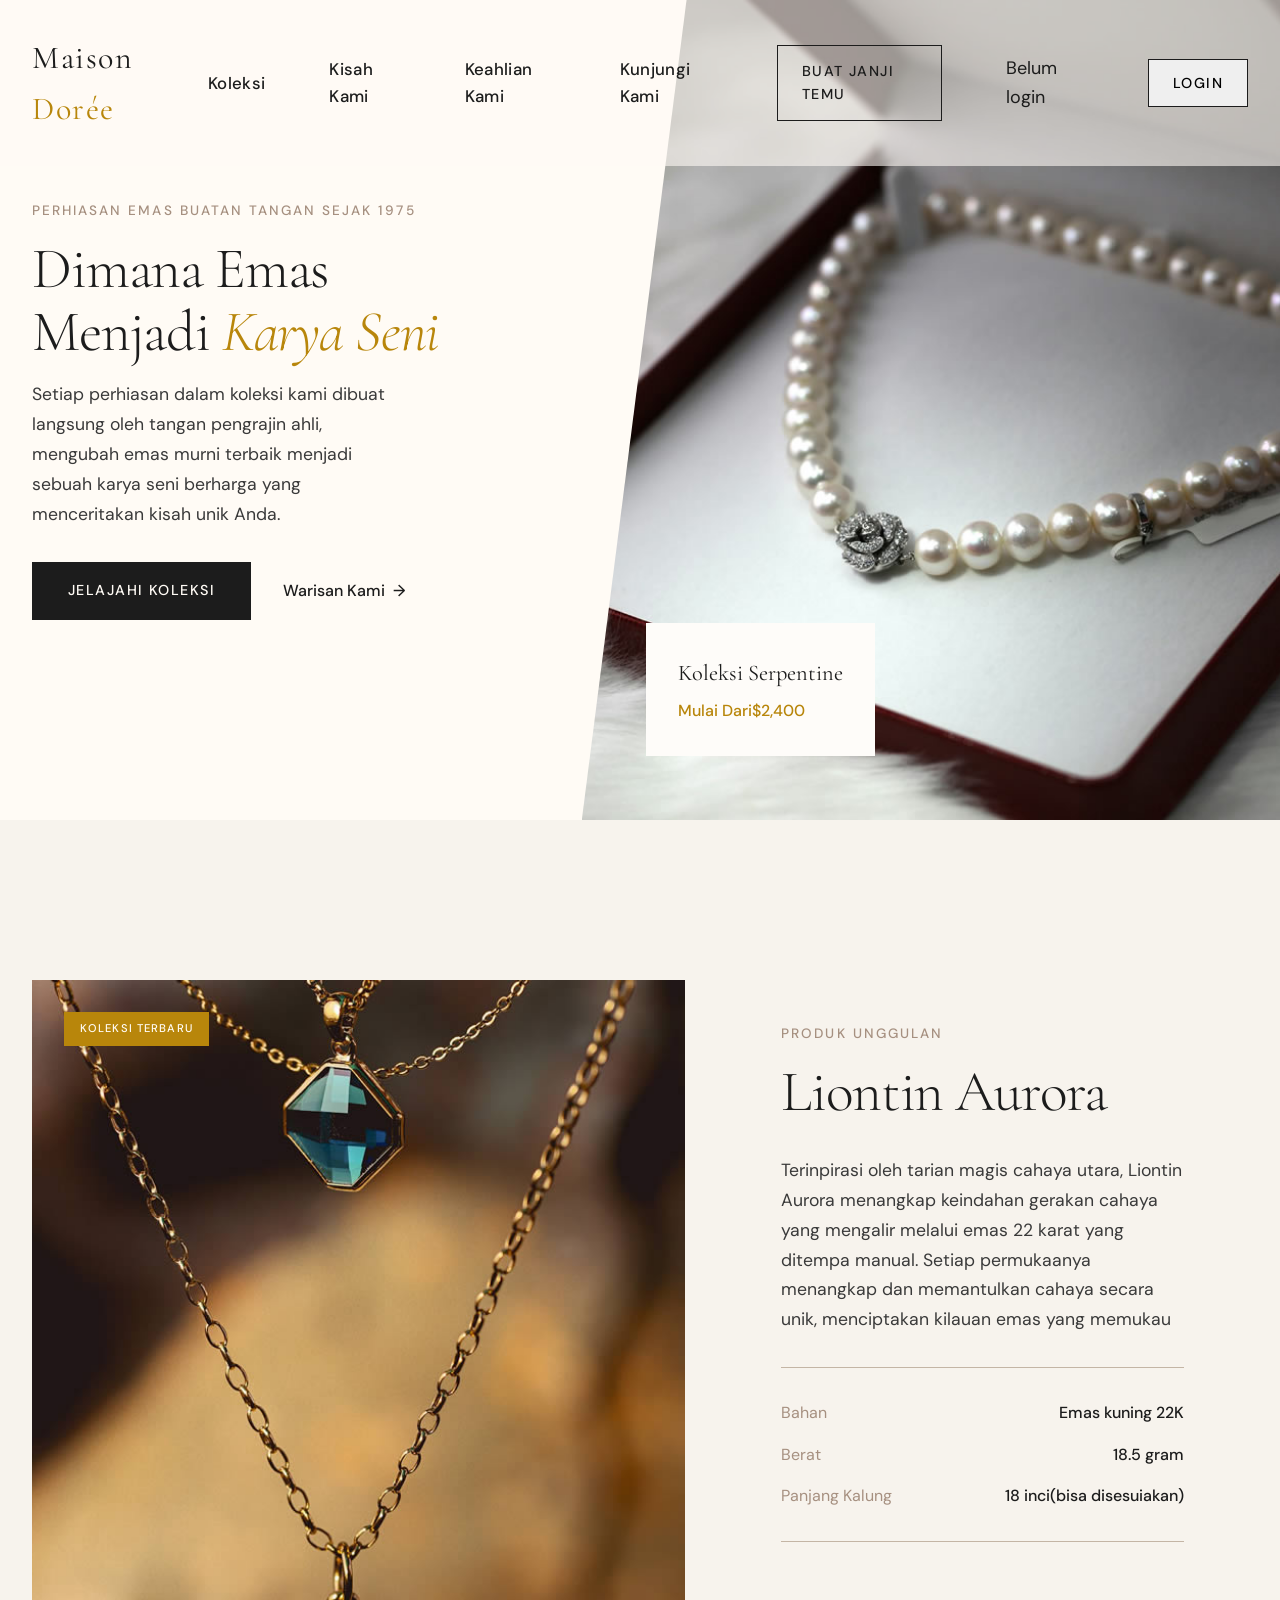
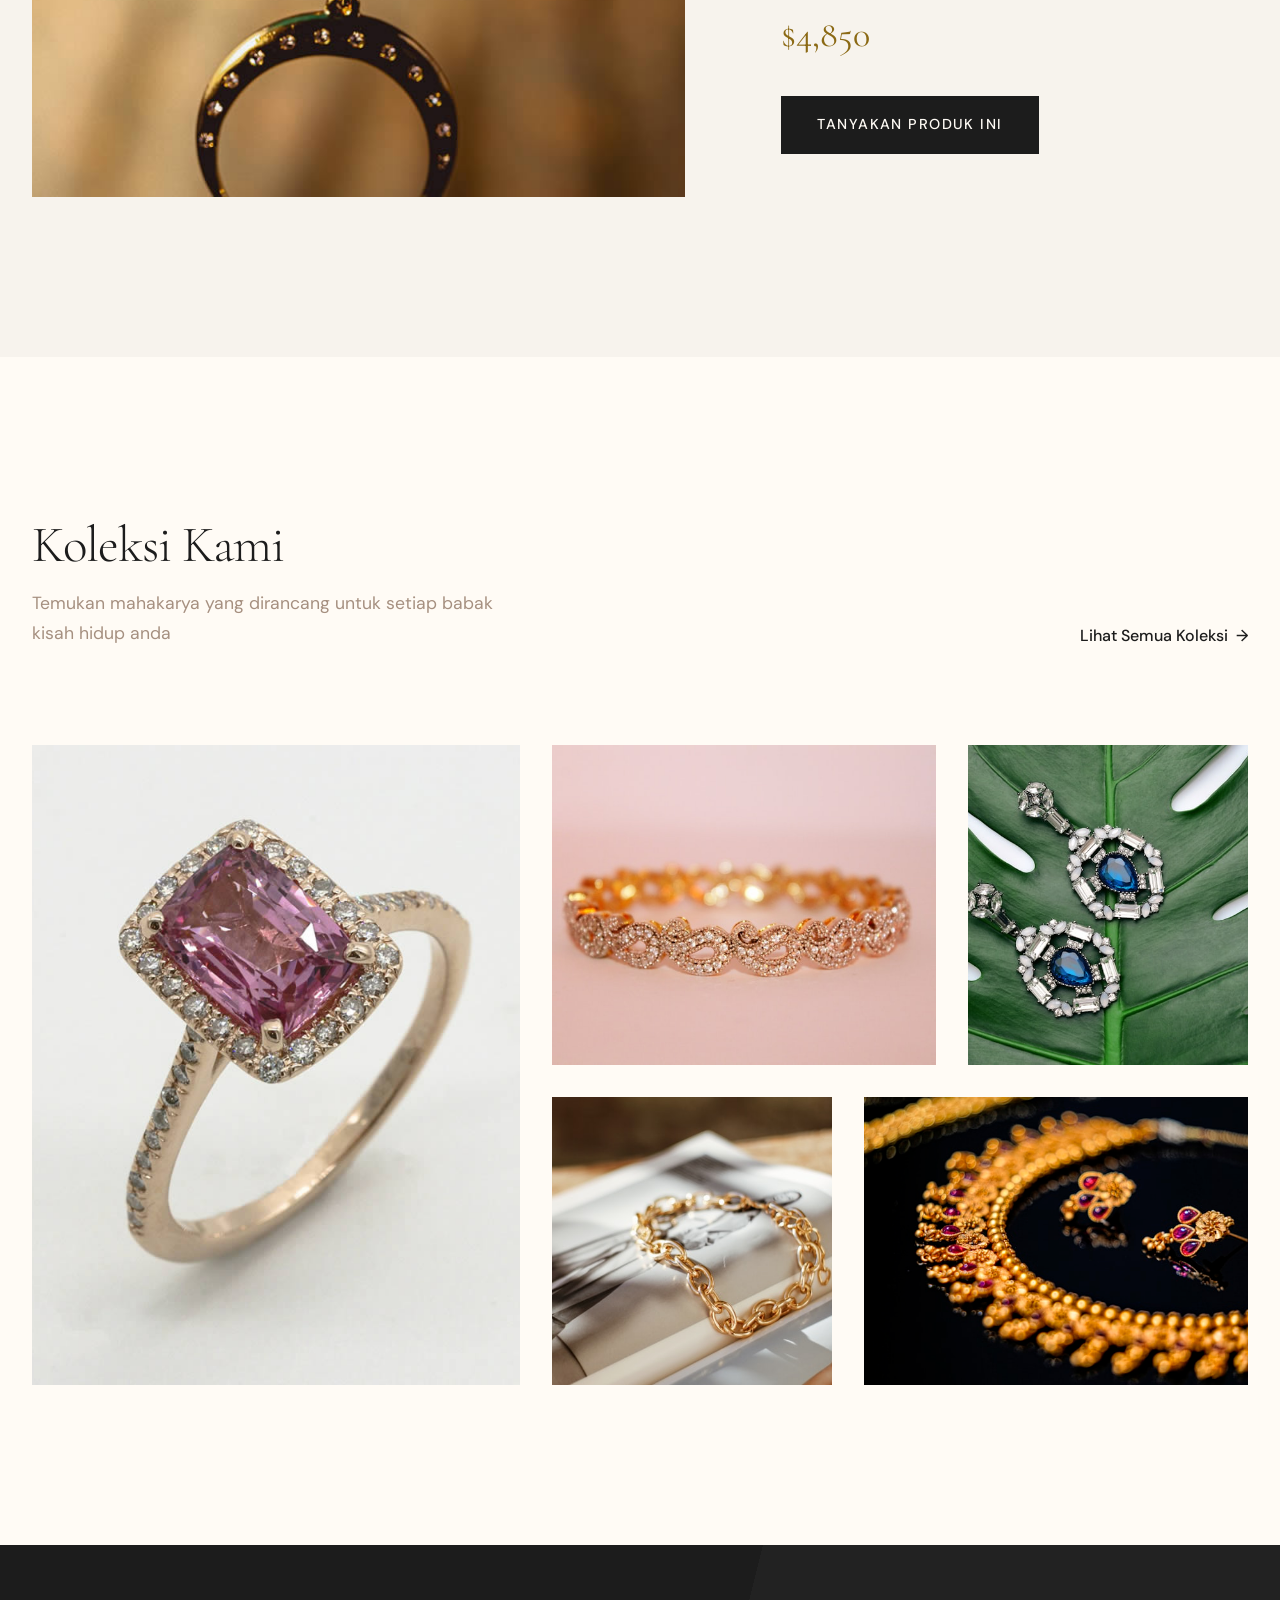
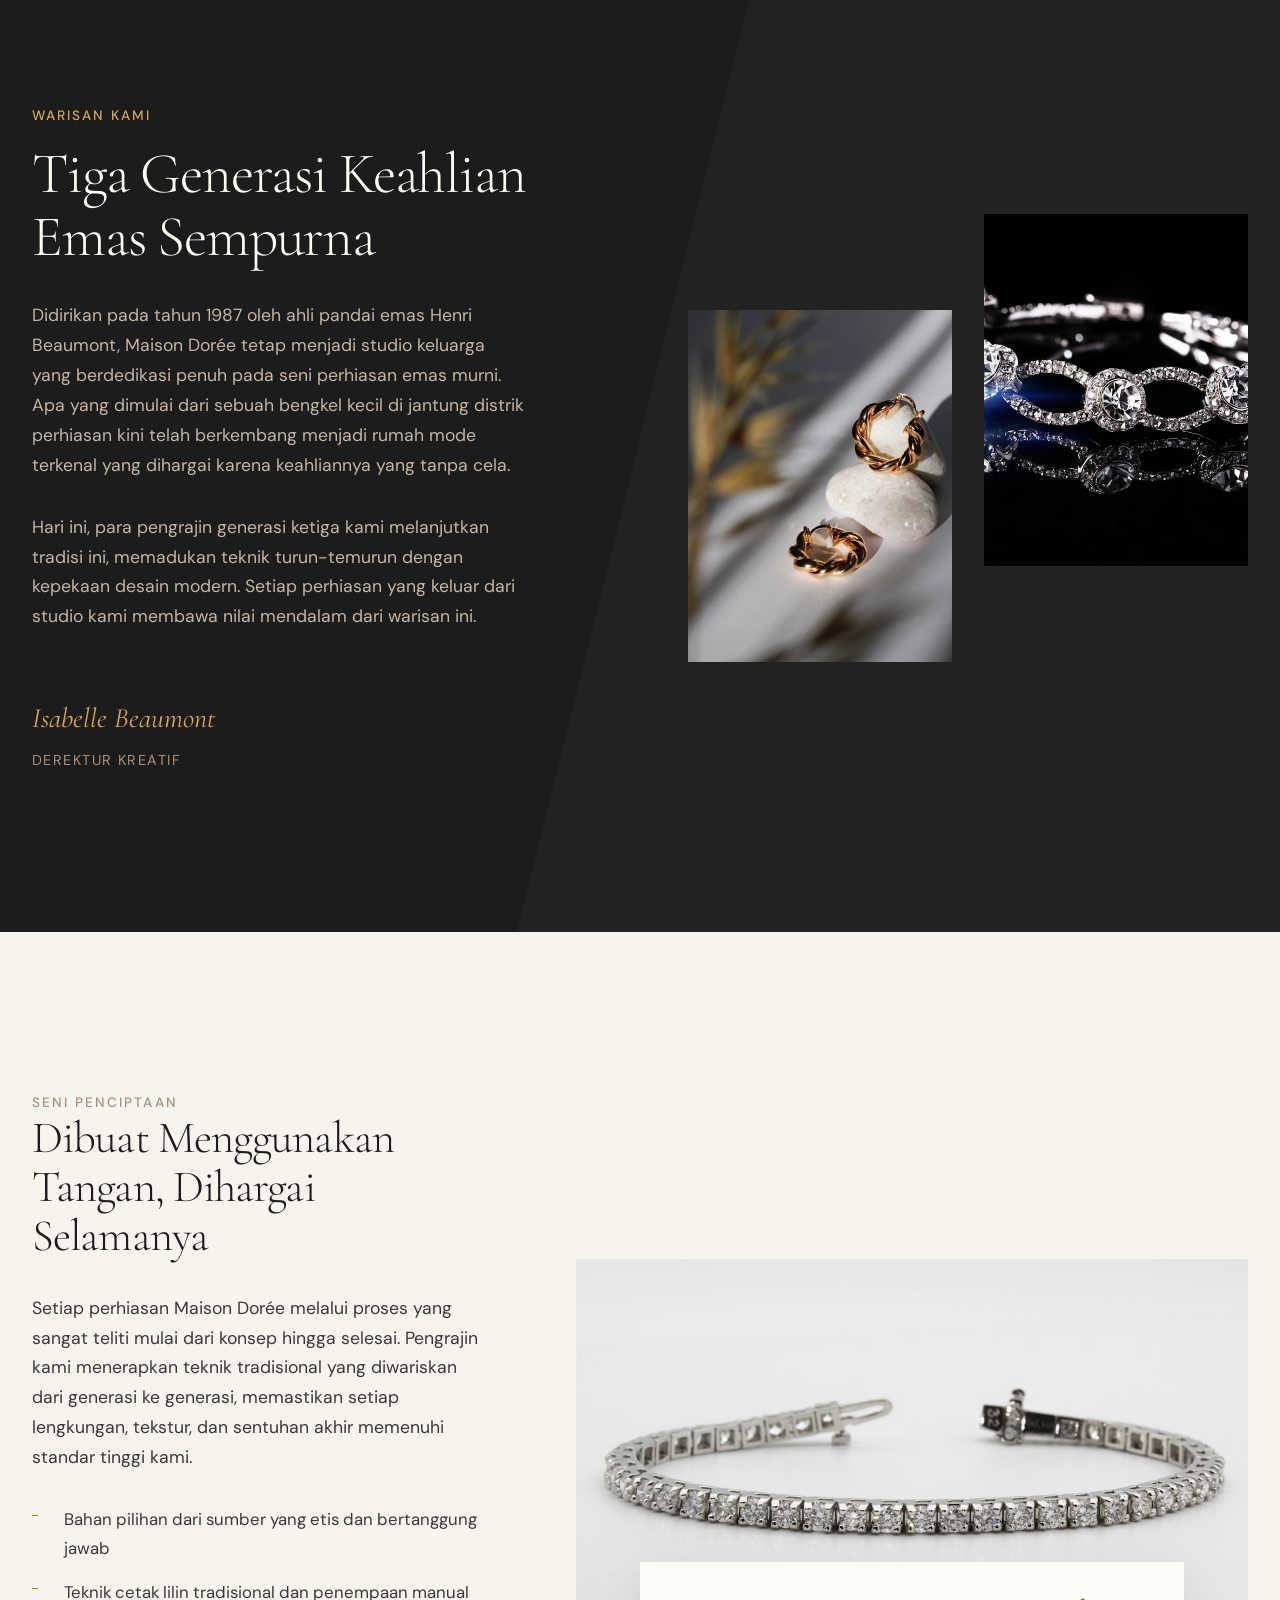
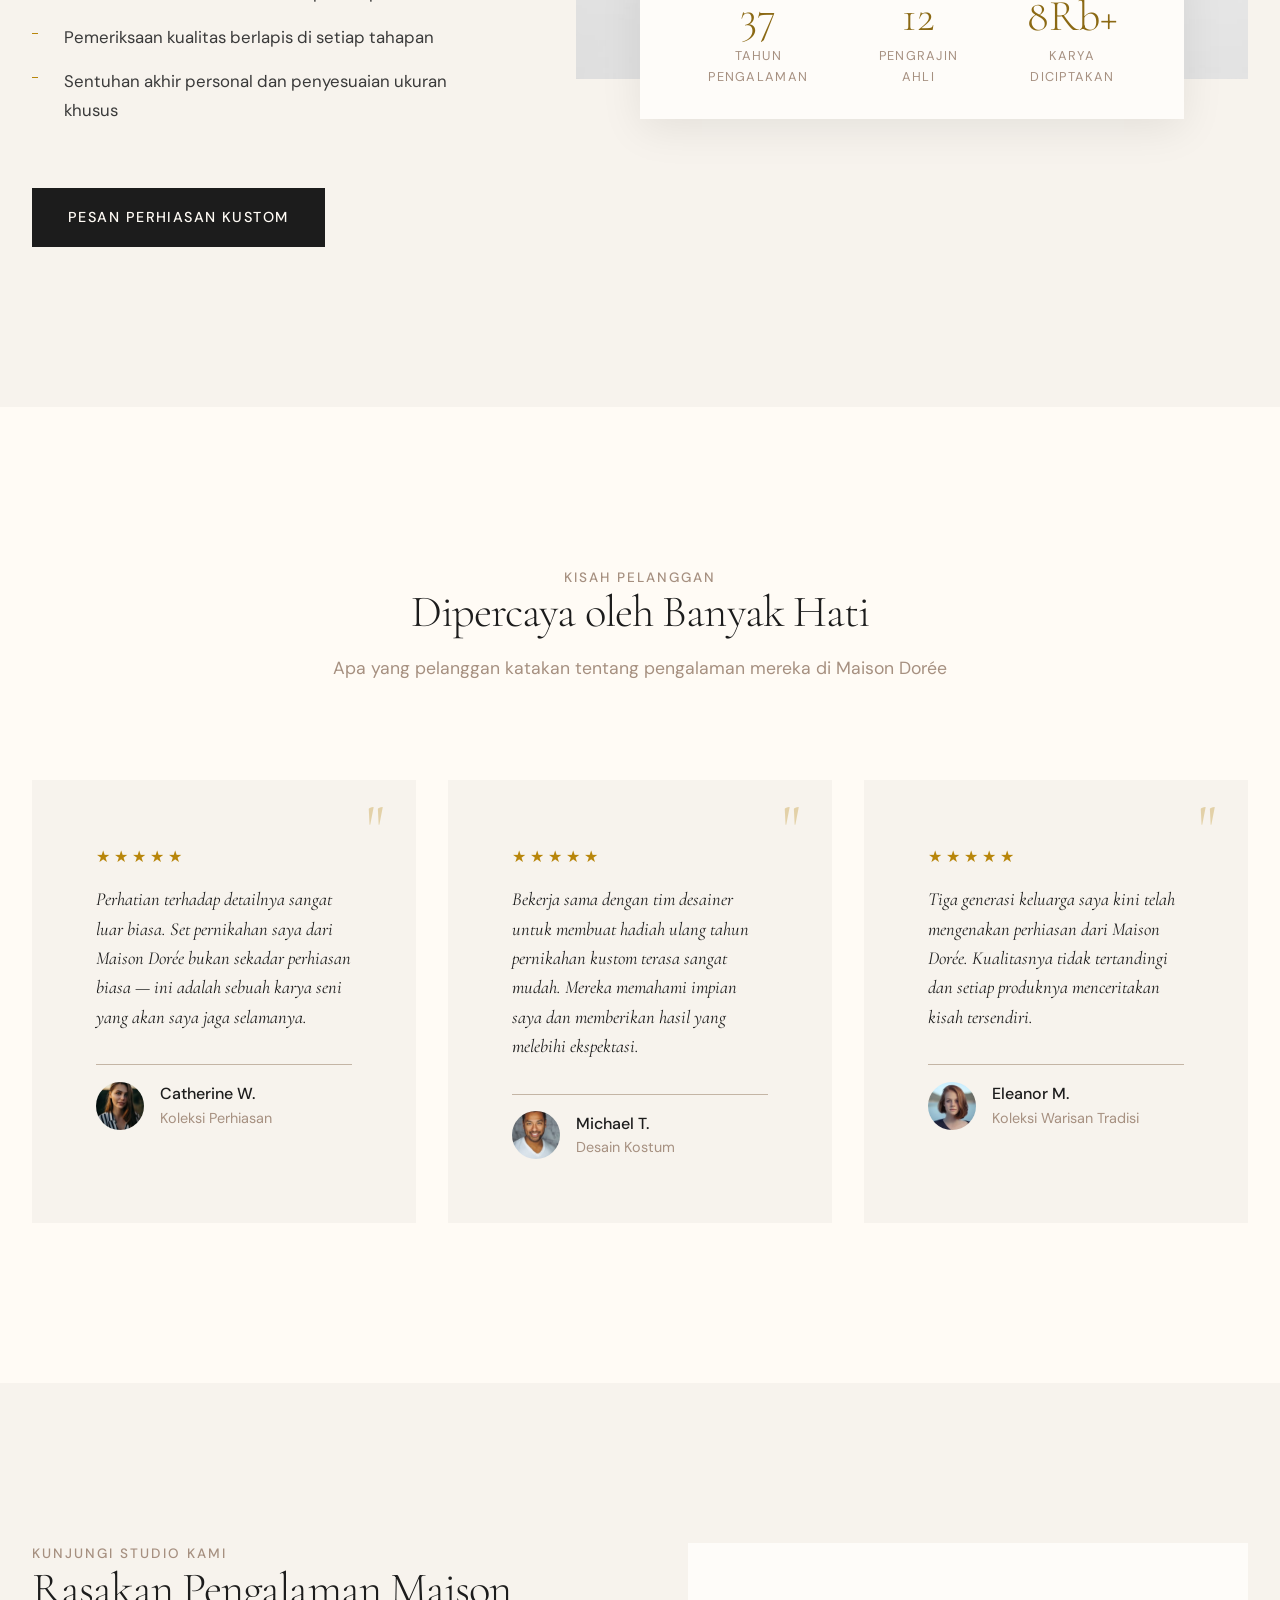
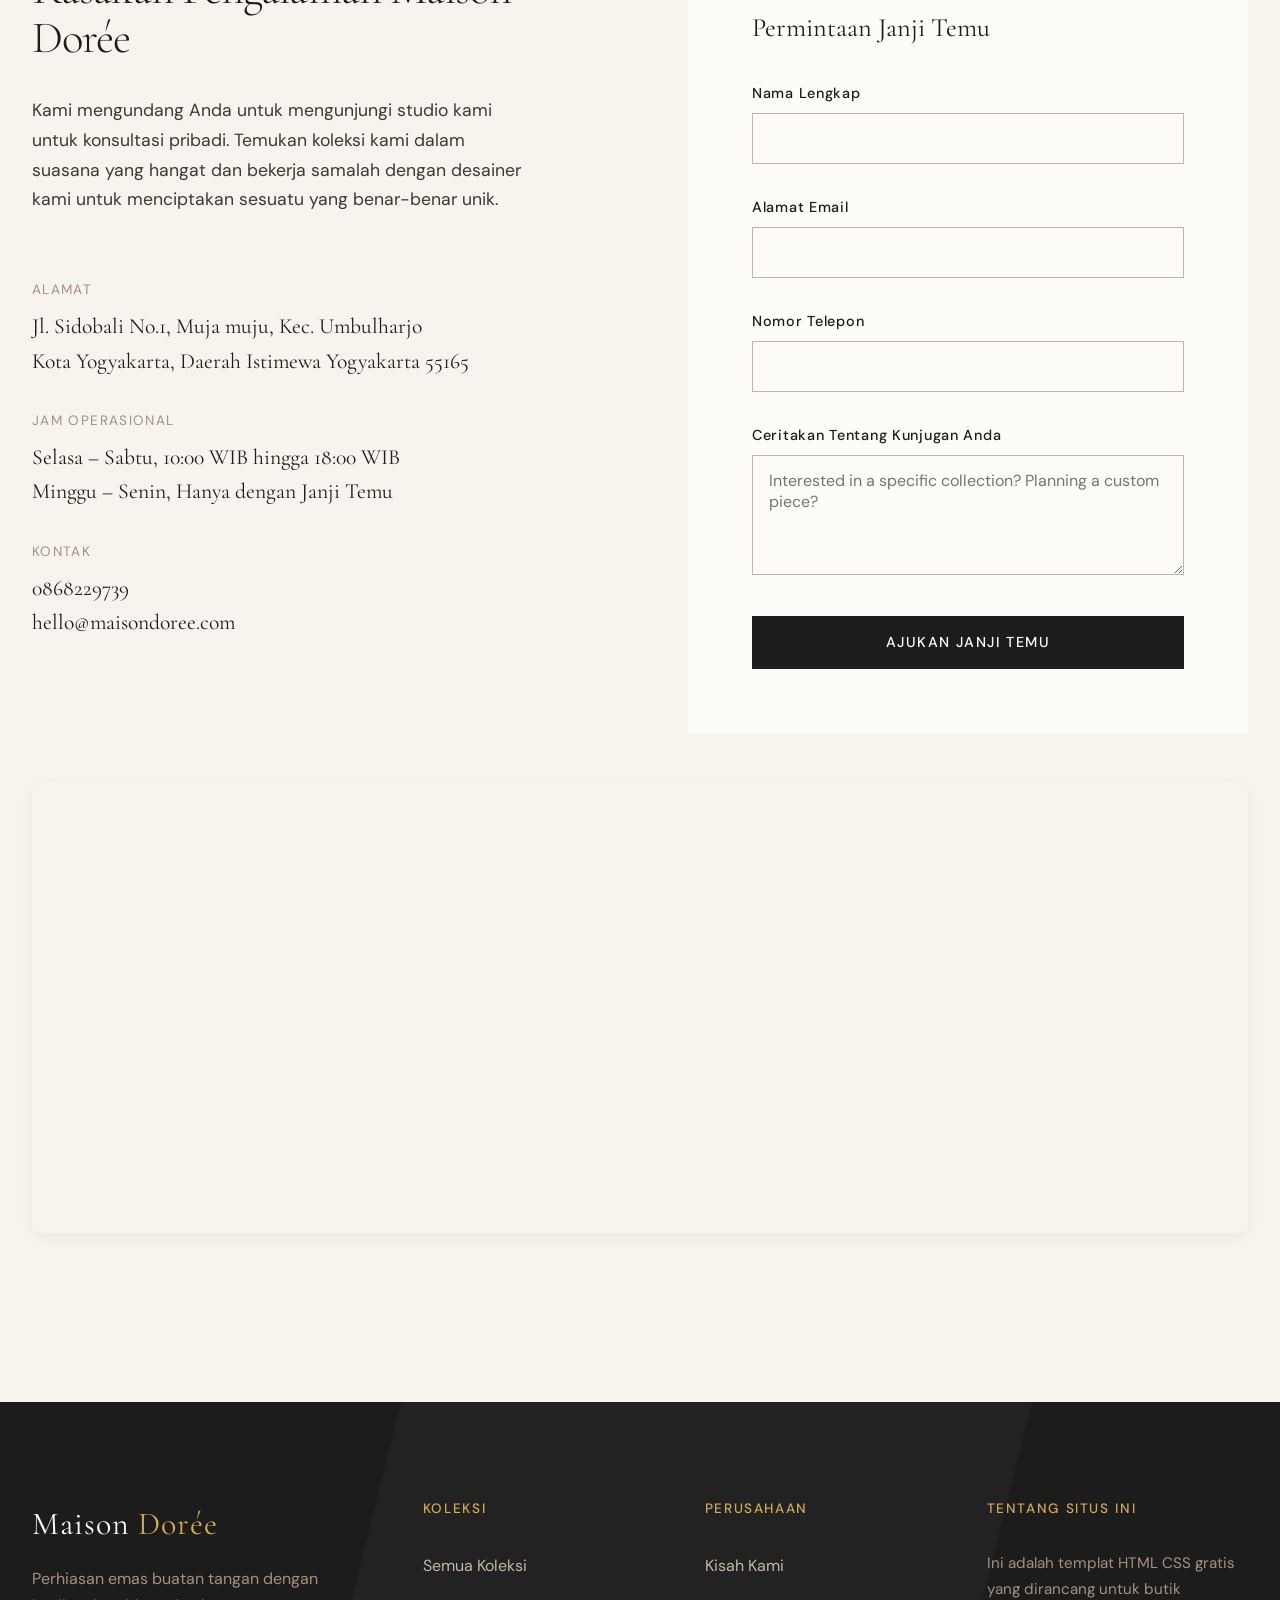
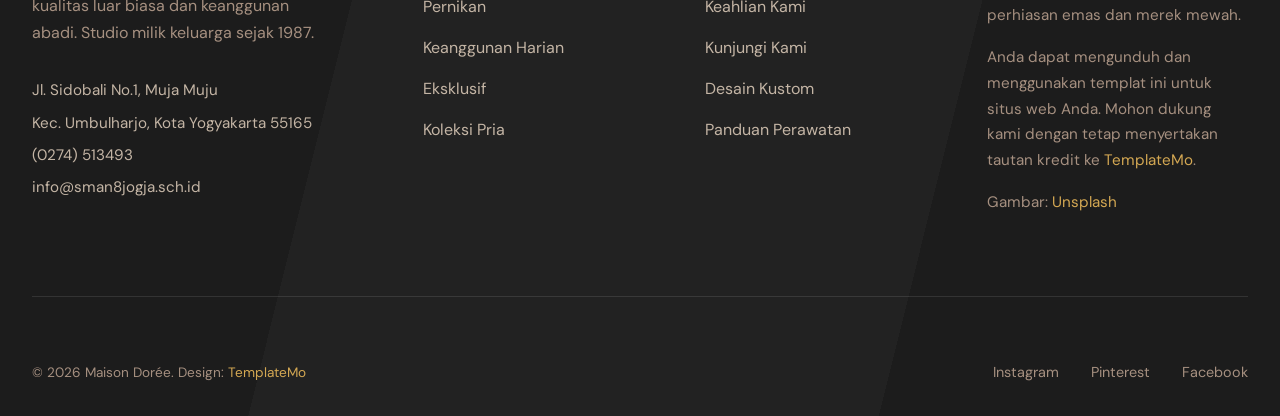
==== index.html @ 97352880 "Update index.html" ====
<!DOCTYPE html>
<html lang="en">
<head>
    <meta charset="UTF-8">
    <meta name="viewport" content="width=device-width, initial-scale=1.0">
    <title> Toko Emas </title>
    
    <!-- Google Fonts -->
    <link rel="preconnect" href="https://fonts.googleapis.com">
    <link rel="preconnect" href="https://fonts.gstatic.com" crossorigin>
    <link href="https://fonts.googleapis.com/css2?family=Cormorant+Garamond:ital,wght@0,300;0,400;0,500;0,600;1,300;1,400&family=DM+Sans:ital,wght@0,400;0,500;0,600;1,400&display=swap" rel="stylesheet">
    <link rel="stylesheet" href="templatemo-maison-style.css">
    <!--

TemplateMo 611 Maison Doree

https://templatemo.com/tm-611-maison-doree

-->
</head>
<body>
    <!-- Header -->
    <header class="site-header" id="header">
        <div class="container">
            <div class="header-inner">
                <a href="#" class="logo">Maison <span>Dorée</span></a>
                
                <nav class="nav-main">
                    <a href="#collections">Koleksi</a>
                    <a href="#story">Kisah Kami</a>
                    <a href="#craftsmanship">Keahlian Kami</a>
                    <a href="#contact">Kunjungi Kami</a>
                    <a href="#contact" class="nav-cta">Buat Janji Temu</a>
                    <p id="userInfo">Belum login</p>
                
<div id="authArea">
    <button onclick="window.location.href='login/form.html'" class="nav-cta">login</button>
</div> 
                </nav>
                
                
                <button class="menu-toggle" id="menuToggle" aria-label="Toggle menu">
                    <span></span>
                    <span></span>
                    <span></span>
                </button>
            </div>
        </div>
    </header>
    
    <!-- Mobile Navigation -->
    <div class="mobile-overlay" id="mobileOverlay"></div>
    <nav class="mobile-nav" id="mobileNav">
        <button class="mobile-nav-close" id="mobileNavClose">×</button>
        <ul class="mobile-nav-links">
            <li><a href="#collections">Koleksi</a></li>
            <li><a href="#story">Kisah Kami</a></li>
            <li><a href="#craftsmanship">Keahlian Kami</a></li>
            <li><a href="#contact">Kunjungi Kami</a></li>
        </ul>
        <div class="mobile-nav-cta">
            <a href="#contact" class="btn-primary">Buat Janji Temu</a>
        </div>
    </nav>
    
    <!-- Hero Section -->
    <section class="hero">
        <div class="hero-content">
            <p class="text-label hero-tagline">Perhiasan Emas Buatan Tangan Sejak 1975</p>
            <h1 class="heading-display hero-title">
                Dimana Emas<br>Menjadi <em>Karya Seni</em>
            </h1>
            <p class="text-body hero-description">
               Setiap perhiasan dalam koleksi kami dibuat langsung oleh tangan pengrajin ahli,
                mengubah emas murni terbaik menjadi sebuah karya seni berharga yang 
                menceritakan kisah unik Anda.
            </p>
            <div class="hero-actions">
                <a href="#collections" class="btn-primary">Jelajahi Koleksi</a>
                <a href="#story" class="btn-text">Warisan Kami</a>
            </div>
        </div>
        <div class="hero-image">
            <div class="hero-slide active" data-title="Serpentine Collection" data-price="From $2,400">
                <img src="images/maison-hero-01.jpg" 
                     alt="Serpentine gold jewelry collection">
            </div>
            <div class="hero-slide" data-title="Aurora Pendant" data-price="From $4,850">
                <img src="images/maison-hero-02.jpg" 
                     alt="Aurora gold pendant necklace">
            </div>
            <div class="hero-slide" data-title="Heritage Rings" data-price="From $3,200">
                <img src="images/maison-hero-03.jpg" 
                     alt="Heritage gold ring collection">
            </div>
            <div class="hero-image-overlay">
                <p class="overlay-title" id="heroTitle">Koleksi Serpentine</p>
                <p class="overlay-price" id="heroPrice">Mulai Dari$2,400</p>
            </div>
        </div>
    </section>
    
    <!-- Featured Piece -->
    <section class="featured-piece">
        <div class="container">
            <div class="featured-grid">
                <div class="featured-image-wrapper">
                    <div class="featured-image">
                        <img src="images/maison-hero-02.jpg" 
                             alt="Handcrafted gold necklace">
                    </div>
                    <div class="featured-badge">Koleksi Terbaru</div>
                </div>
                <div class="featured-content">
                    <p class="text-label featured-label">Produk Unggulan</p>
                    <h2 class="heading-display featured-title">
                        Liontin Aurora
                    </h2>
                    <p class="text-body featured-description">
                        Terinpirasi oleh tarian magis cahaya utara, 
                        Liontin Aurora menangkap keindahan gerakan cahaya yang mengalir 
                        melalui emas 22 karat yang ditempa manual. Setiap permukaanya menangkap
                        dan memantulkan cahaya secara unik, menciptakan kilauan emas yang memukau
                    </p>
                    <div class="featured-details">
                        <div class="detail-row">
                            <span class="detail-label">Bahan</span>
                            <span class="detail-value">Emas kuning 22K</span>
                        </div>
                        <div class="detail-row">
                            <span class="detail-label">Berat</span>
                            <span class="detail-value">18.5 gram</span>
                        </div>
                        <div class="detail-row">
                            <span class="detail-label">Panjang Kalung</span>
                            <span class="detail-value">18 inci(bisa disesuiakan)</span>
                        </div>
                    </div>
                    <p class="featured-price">$4,850</p>
                    <a href="#contact" class="btn-primary">Tanyakan ProduK Ini</a>
                </div>
            </div>
        </div>
    </section>
    
    <!-- Collections -->
    <section class="collections" id="collections">
        <div class="container">
            <div class="section-header">
                <div class="section-header-left">
                    <h2 class="heading-display section-title">Koleksi Kami</h2>
                    <p class="text-body section-subtitle">
                        Temukan mahakarya yang dirancang untuk setiap babak kisah hidup anda 
                    </p>
                </div>
                <a href="#" class="btn-text">Lihat Semua Koleksi</a>
            </div>
            
            <div class="collections-grid">
                <div class="collection-item">
                    <div class="collection-image">
                        <img src="images/maison-hero-03.jpg" 
                             alt="Bridal jewelry collection">
                    </div>
                    <div class="collection-overlay">
                        <h3 class="collection-name">Pernikahan</h3>
                        <p class="collection-count">24 produk</p>
                    </div>
                </div>
                
                <div class="collection-item">
                    <div class="collection-image">
                        <img src="images/maison-doree-01.jpg" 
                             alt="Everyday gold jewelry">
                    </div>
                    <div class="collection-overlay">
                        <h3 class="collection-name">Keanggunan Harian</h3>
                        <p class="collection-count">36 produk</p>
                    </div>
                </div>
                
                <div class="collection-item">
                    <div class="collection-image">
                        <img src="images/maison-doree-02.jpg" 
                             alt="Statement gold pieces">
                    </div>
                    <div class="collection-overlay">
                        <h3 class="collection-name">Eksklusif</h3>
                        <p class="collection-count">18 produk</p>
                    </div>
                </div>
                
                <div class="collection-item">
                    <div class="collection-image">
                        <img src="images/maison-doree-03.jpg" 
                             alt="Heritage collection">
                    </div>
                    <div class="collection-overlay">
                        <h3 class="collection-name">Warisan Tradisi</h3>
                        <p class="collection-count">12 produk</p>
                    </div>
                </div>
                
                <div class="collection-item">
                    <div class="collection-image">
                        <img src="images/maison-doree-04.jpg" 
                             alt="Men's gold collection">
                    </div>
                    <div class="collection-overlay">
                        <h3 class="collection-name">Koleksi Pria</h3>
                        <p class="collection-count">15 Produk</p>
                    </div>
                </div>
            </div>
        </div>
    </section>
    
    <!-- Our Story -->
    <section class="story" id="story">
        <div class="container">
            <div class="story-grid">
                <div class="story-content">
                    <p class="text-label story-label">Warisan Kami</p>
                    <h2 class="heading-display story-title">
                        Tiga Generasi Keahlian Emas Sempurna 
                    </h2>
                    <p class="text-body story-text">
                        Didirikan pada tahun 1987 oleh ahli pandai emas Henri Beaumont, 
                        Maison Dorée tetap menjadi studio keluarga yang berdedikasi penuh pada 
                        seni perhiasan emas murni. Apa yang dimulai dari sebuah bengkel kecil 
                        di jantung distrik perhiasan kini telah berkembang menjadi rumah mode 
                        terkenal yang dihargai karena keahliannya yang tanpa cela.
                    </p>
                    <p class="text-body story-text">
                        Hari ini, para pengrajin generasi ketiga kami melanjutkan tradisi ini, 
                        memadukan teknik turun-temurun dengan kepekaan desain modern. Setiap perhiasan 
                        yang keluar dari studio kami membawa nilai mendalam dari warisan ini.
                    </p>
                    <div class="story-signature">
                        <p class="signature-name">Isabelle Beaumont</p>
                        <p class="signature-title">Derektur Kreatif</p>
                    </div>
                </div>
                <div class="story-images">
                    <div class="story-image">
                        <img src="images/maison-doree-05.jpg" 
                             alt="Goldsmith at work">
                    </div>
                    <div class="story-image">
                        <img src="images/maison-doree-06.jpg" 
                             alt="Jewelry crafting detail">
                    </div>
                </div>
            </div>
        </div>
    </section>
    
    <!-- Craftsmanship -->
    <section class="craftsmanship" id="craftsmanship">
        <div class="container">
            <div class="craft-grid">
                <div class="craft-content">
                    <p class="text-label">Seni Penciptaan</p>
                    <h2 class="heading-display craft-title">
                        Dibuat Menggunakan Tangan, Dihargai Selamanya 
                    </h2>
                    <p class="text-body craft-text">
                        Setiap perhiasan Maison Dorée melalui proses yang sangat teliti 
                        mulai dari konsep hingga selesai. Pengrajin kami menerapkan teknik 
                        tradisional yang diwariskan dari generasi ke generasi, memastikan setiap 
                        lengkungan, tekstur, dan sentuhan akhir memenuhi standar tinggi kami.
                    </p>
                    <ul class="craft-list text-body">
                        <li>Bahan pilihan dari sumber yang etis dan bertanggung jawab</li>
                        <li>Teknik cetak lilin tradisional dan penempaan manual</li>
                        <li>Pemeriksaan kualitas berlapis di setiap tahapan</li>
                        <li>Sentuhan akhir personal dan penyesuaian ukuran khusus</li>
                    </ul>
                    <a href="#contact" class="btn-primary">Pesan Perhiasan Kustom</a>
                </div>
                <div class="craft-image-wrapper">
                    <div class="craft-image">
                        <img src="images/maison-doree-07.jpg" 
                             alt="Jewelry craftsmanship workshop">
                    </div>
                    <div class="craft-stats">
                        <div class="stat-item">
                            <p class="stat-number">37</p>
                            <p class="stat-label">Tahun Pengalaman</p>
                        </div>
                        <div class="stat-item">
                            <p class="stat-number">12</p>
                            <p class="stat-label">Pengrajin Ahli</p>
                        </div>
                        <div class="stat-item">
                            <p class="stat-number">8Rb+</p>
                            <p class="stat-label">Karya Diciptakan</p>
                        </div>
                    </div>
                </div>
            </div>
        </div>
    </section>
    
    <!-- Testimonials -->
    <section class="testimonials">
        <div class="container">
            <div class="testimonials-header">
                <p class="text-label">Kisah Pelanggan</p>
                <h2 class="heading-display testimonials-title">Dipercaya oleh Banyak Hati</h2>
                <p class="text-body testimonials-subtitle">Apa yang pelanggan katakan tentang pengalaman mereka di Maison Dorée</p>
            </div>
            
            <div class="testimonials-grid">
                <div class="testimonial-card">
                    <div class="testimonial-stars">
                        <span>★</span><span>★</span><span>★</span><span>★</span><span>★</span>
                    </div>
                    <p class="testimonial-text">
                        Perhatian terhadap detailnya sangat luar biasa. Set pernikahan saya dari Maison Dorée bukan sekadar perhiasan biasa — ini adalah sebuah karya seni yang akan saya jaga selamanya.
                    </p>
                    <div class="testimonial-author">
                        <div class="testimonial-avatar">
                            <img src="images/avatar-01.jpg" alt="Catherine W.">
                        </div>
                        <div class="testimonial-info">
                            <p class="testimonial-name">Catherine W.</p>
                            <p class="testimonial-detail">Koleksi Perhiasan</p>
                        </div>
                    </div>
                </div>
                
                <div class="testimonial-card">
                    <div class="testimonial-stars">
                        <span>★</span><span>★</span><span>★</span><span>★</span><span>★</span>
                    </div>
                    <p class="testimonial-text">
                        Bekerja sama dengan tim desainer untuk membuat hadiah ulang tahun pernikahan kustom terasa sangat mudah. Mereka memahami impian saya dan memberikan hasil yang melebihi ekspektasi.
                    </p>
                    <div class="testimonial-author">
                        <div class="testimonial-avatar">
                            <img src="images/avatar-02.jpg" alt="Michael T.">
                        </div>
                        <div class="testimonial-info">
                            <p class="testimonial-name">Michael T.</p>
                            <p class="testimonial-detail">Desain Kostum</p>
                        </div>
                    </div>
                </div>
                
                <div class="testimonial-card">
                    <div class="testimonial-stars">
                        <span>★</span><span>★</span><span>★</span><span>★</span><span>★</span>
                    </div>
                    <p class="testimonial-text">
                        Tiga generasi keluarga saya kini telah mengenakan perhiasan dari Maison Dorée. Kualitasnya tidak tertandingi dan setiap produknya menceritakan kisah tersendiri.
                    </p>
                    <div class="testimonial-author">
                        <div class="testimonial-avatar">
                            <img src="images/avatar-03.jpg" alt="Eleanor M.">
                        </div>
                        <div class="testimonial-info">
                            <p class="testimonial-name">Eleanor M.</p>
                            <p class="testimonial-detail">Koleksi Warisan Tradisi</p>
                        </div>
                    </div>
                </div>
            </div>
        </div>
    </section>
    
    <!-- Contact -->
    <section class="contact" id="contact">
        <div class="container">
            <div class="contact-grid">
                <div class="contact-content">
                    <p class="text-label">Kunjungi Studio Kami</p>
                    <h2 class="heading-display contact-title">
                        Rasakan Pengalaman Maison Dorée
                    </h2>
                    <p class="text-body contact-text">
                        Kami mengundang Anda untuk mengunjungi studio kami untuk konsultasi pribadi. 
                        Temukan koleksi kami dalam suasana yang hangat dan bekerja samalah dengan desainer kami 
                        untuk menciptakan sesuatu yang benar-benar unik.
                    </p>
                    
                    <div class="contact-details">
                        <div class="contact-item">
                            <p class="contact-item-label">Alamat</p>
                            <p class="contact-item-value">
                                Jl. Sidobali No.1, Muja muju, Kec. Umbulharjo<br>
                                Kota Yogyakarta, Daerah Istimewa Yogyakarta 55165
                            </p>
                        </div>
                        <div class="contact-item">
                            <p class="contact-item-label">Jam Operasional</p>
                            <p class="contact-item-value">
                                Selasa – Sabtu, 10:00 WIB hingga 18:00 WIB<br>
                                Minggu – Senin, Hanya dengan Janji Temu
                            </p>
                        </div>
                        <div class="contact-item">
                            <p class="contact-item-label">Kontak</p>
                            <p class="contact-item-value">
                                <a href="tel:+12125551234">0868229739</a><br>
                                <a href="mailto:hello@maisondoree.com">hello@maisondoree.com</a>
                            </p>
                        </div>
                    </div>
                </div>
                
                <div class="contact-form-wrapper">
                    <h3 class="form-title">Permintaan Janji Temu</h3>
                    <form id="appointmentForm">
                        <div class="form-group">
                            <label class="form-label" for="name">Nama Lengkap</label>
                            <input type="text" id="name" name="name" class="form-input" required>
                        </div>
                        <div class="form-group">
                            <label class="form-label" for="email">Alamat Email</label>
                            <input type="email" id="email" name="email" class="form-input" required>
                        </div>
                        <div class="form-group">
                            <label class="form-label" for="phone">Nomor Telepon</label>
                            <input type="tel" id="phone" name="phone" class="form-input">
                        </div>
                        <div class="form-group">
                            <label class="form-label" for="message">Ceritakan Tentang Kunjugan Anda</label>
                            <textarea id="message" name="message" class="form-textarea" 
                                placeholder="Interested in a specific collection? Planning a custom piece?"></textarea>
                        </div>
                        <button type="submit" class="form-submit">Ajukan Janji Temu</button>
                    </form>
                </div>
            </div>
            <div class="contact-map-wrapper" style="margin-top: 50px; width: 100%;">
                <iframe 
                    src="https://www.google.com/maps/embed?pb=!1m18!1m12!1m3!1d3952.8465132890635!2d110.39414597587788!3d-7.806037777494464!2m3!1f0!2f0!3f0!3m2!1i1024!2i768!4f13.1!3m3!1m2!1s0x2e7a57790b8f72eb%3A0x6b876fc15c06cb3!2sSMA%20Negeri%208%20Yogyakarta!5e0!3m2!1sid!2sid!4v1716820000000!5m2!1sid!2sid" 
                    width="100%" 
                    height="450" 
                    style="border:0; border-radius: 8px; box-shadow: 0 4px 15px rgba(0,0,0,0.05);" 
                    allowfullscreen="" 
                    loading="lazy" 
                    referrerpolicy="no-referrer-when-downgrade">
                </iframe>
            </div>
        </div>
    </section>
    
    <!-- Footer -->
    <footer class="site-footer">
        <div class="container">
            <div class="footer-grid">
                <!-- Column 1: Brand & Contact -->
                <div class="footer-brand">
                    <p class="footer-logo">Maison <span>Dorée</span></p>
                    <p class="footer-tagline">
                       Perhiasan emas buatan tangan dengan kualitas luar biasa dan keanggunan abadi. Studio milik keluarga sejak 1987.
                    </p>
                   <div class="footer-contact-info">
                       <p>Jl. Sidobali No.1, Muja Muju</p>
                       <p>Kec. Umbulharjo, Kota Yogyakarta 55165</p>
                       <p><a href="tel:+625371169">(0274) 513493</a></p>
                       <p><a href="mailto:info@sman8jogja.sch.id">info@sman8jogja.sch.id</a></p>
                   </div>
                       
                </div>
                
                <!-- Column 2: Quick Links -->
                <div class="footer-column">
                    <h4 class="footer-column-title">Koleksi</h4>
                    <ul class="footer-links">
                        <li><a href="#collections">Semua Koleksi</a></li>
                        <li><a href="#">Pernikan</a></li>
                        <li><a href="#">Keanggunan Harian</a></li>
                        <li><a href="#">Eksklusif</a></li>
                        <li><a href="#">Koleksi Pria</a></li>
                    </ul>
                </div>
                
                <!-- Column 3: Company -->
                <div class="footer-column">
                    <h4 class="footer-column-title">Perusahaan</h4>
                    <ul class="footer-links">
                        <li><a href="#story">Kisah Kami</a></li>
                        <li><a href="#craftsmanship">Keahlian Kami</a></li>
                        <li><a href="#contact">Kunjungi Kami</a></li>
                        <li><a href="#">Desain Kustom</a></li>
                        <li><a href="#">Panduan Perawatan</a></li>
                    </ul>
                </div>
                
                <!-- Column 4: About This Website -->
                <div class="footer-column footer-about">
                    <h4 class="footer-column-title">Tentang Situs Ini</h4>
                    <p>
                        Ini adalah templat HTML CSS gratis yang dirancang untuk butik perhiasan emas dan merek mewah.
                    </p>
                    <p>
                        Anda dapat mengunduh dan menggunakan templat ini untuk situs web Anda. Mohon dukung kami dengan tetap menyertakan tautan kredit ke <a href="https://templatemo.com" target="_blank">TemplateMo</a>.
                    </p>
                    <p>
                        Gambar: <a href="https://unsplash.com" target="_blank">Unsplash</a>
                    </p>
                </div>
            </div>
            
            <!-- Footer Bottom -->
            <div class="footer-bottom">
                <p class="footer-copyright">© 2026 Maison Dorée. Design: <a href="https://templatemo.com" target="_blank" rel="nofollow">TemplateMo</a></p>
                <div class="footer-social">
                    <a href="#">Instagram</a>
                    <a href="#">Pinterest</a>
                    <a href="#">Facebook</a>
                </div>
            </div>
        </div>
    </footer>
    <script src="templatemo-maison-doree.js"></script>  
    <script src="login/js/welcome.js"></script>
</body>
</html>
---- templatemo-maison-style.css ----
@charset "utf-8";
/* 

CSS Document 

TemplateMo 611 Maison Doree

https://templatemo.com/tm-611-maison-doree

*/

:root {
	--color-cream: #FFFBF5;
	--color-ivory: #F7F3ED;
	--color-warm-white: #FEFCF9;
	--color-gold: #B8860B;
	--color-gold-light: #D4A853;
	--color-gold-dark: #8B6914;
	--color-charcoal: #1C1C1C;
	--color-charcoal-soft: #3A3A3A;
	--color-taupe: #A69080;
	--color-taupe-light: #C4B5A5;

	--font-display: 'Cormorant Garamond', Georgia, serif;
	--font-body: 'DM Sans', -apple-system, sans-serif;

	--space-xs: 0.5rem;
	--space-sm: 1rem;
	--space-md: 2rem;
	--space-lg: 4rem;
	--space-xl: 6rem;
	--space-2xl: 10rem;
}

*,
*::before,
*::after {
	margin: 0;
	padding: 0;
	box-sizing: border-box;
}

html {
	scroll-behavior: smooth;
}

body {
	font-family: var(--font-body);
	font-size: 18px;
	line-height: 1.6;
	color: var(--color-charcoal);
	background-color: var(--color-cream);
	-webkit-font-smoothing: antialiased;
}

img {
	max-width: 100%;
	height: auto;
	display: block;
}

a {
	color: inherit;
	text-decoration: none;
}

/* Typography */
.heading-display {
	font-family: var(--font-display);
	font-weight: 300;
	line-height: 1.1;
	letter-spacing: -0.02em;
}

.heading-editorial {
	font-family: var(--font-display);
	font-weight: 400;
	font-style: italic;
	line-height: 1.2;
}

.text-label {
	font-family: var(--font-body);
	font-size: 0.85rem;
	font-weight: 500;
	letter-spacing: 0.15em;
	text-transform: uppercase;
	color: var(--color-taupe);
}

.text-body {
	font-family: var(--font-body);
	font-size: 1.1rem;
	line-height: 1.7;
	color: var(--color-charcoal-soft);
}

/* Layout Utilities */
.container {
	width: 100%;
	max-width: 1400px;
	margin: 0 auto;
	padding: 0 var(--space-md);
}

.container--narrow {
	max-width: 900px;
}

.container--wide {
	max-width: 1600px;
}

/* ========================================
           HEADER / NAVIGATION
        ======================================== */
.site-header {
	position: fixed;
	top: 0;
	left: 0;
	right: 0;
	z-index: 1000;
	padding: var(--space-md) 0;
	transition: background 0.4s ease, padding 0.4s ease;
}

.site-header::before {
	content: '';
	position: absolute;
	top: 0;
	left: 0;
	right: 0;
	bottom: 0;
	background-color: rgba(255, 251, 245, 0.6);
	z-index: -1;
}

.site-header.scrolled {
	background: rgba(255, 251, 245, 0.98);
	backdrop-filter: blur(10px);
	padding: var(--space-sm) 0;
	box-shadow: 0 1px 0 rgba(0, 0, 0, 0.05);
}

.site-header.scrolled::before {
	display: none;
}

.header-inner {
	display: flex;
	align-items: center;
	justify-content: space-between;
}

.logo {
	font-family: var(--font-display);
	font-size: 2rem;
	font-weight: 400;
	letter-spacing: 0.05em;
}

.logo span {
	color: var(--color-gold);
}

.nav-main {
	display: flex;
	align-items: center;
	gap: var(--space-lg);
}

.nav-main a:not(.nav-cta) {
	font-family: var(--font-body);
	font-size: 1.05rem;
	font-weight: 500;
	letter-spacing: 0.02em;
	position: relative;
	padding: var(--space-xs) 0;
	transition: color 0.3s ease;
}

.nav-main a:not(.nav-cta):hover {
	color: var(--color-gold);
}

.nav-cta {
	font-family: var(--font-body);
	font-size: 0.9rem;
	font-weight: 500;
	letter-spacing: 0.1em;
	text-transform: uppercase;
	padding: 0.875rem 1.5rem;
	border: 1px solid var(--color-charcoal);
	transition: all 0.3s ease;
}

.nav-cta:hover {
	background-color: var(--color-charcoal);
	color: var(--color-cream);
}

/* Mobile Menu Toggle */
.menu-toggle {
	display: none;
	flex-direction: column;
	gap: 5px;
	background: none;
	border: none;
	cursor: pointer;
	padding: 10px;
}

.menu-toggle span {
	display: block;
	width: 24px;
	height: 1.5px;
	background-color: var(--color-charcoal);
	transition: all 0.3s ease;
}

/* ========================================
           HERO SECTION
        ======================================== */
.hero {
	min-height: 600px;
	max-height: 820px;
	height: 100vh;
	display: grid;
	grid-template-columns: 1fr 1.2fr;
	background-color: var(--color-cream);
	overflow: hidden;
}

.hero-content {
	display: flex;
	flex-direction: column;
	justify-content: center;
	padding: var(--space-md) var(--space-lg);
	padding-left: max(var(--space-md), calc((100vw - 1400px) / 2 + var(--space-md)));
}

.hero-tagline {
	margin-bottom: var(--space-sm);
	opacity: 0;
	transform: translateY(20px);
	animation: fadeUp 0.8s ease forwards;
	animation-delay: 0.3s;
}

.hero-title {
	font-size: clamp(2.5rem, 4.5vw, 4rem);
	margin-bottom: var(--space-sm);
	opacity: 0;
	transform: translateY(30px);
	animation: fadeUp 0.8s ease forwards;
	animation-delay: 0.5s;
}

.hero-title em {
	font-style: italic;
	color: var(--color-gold);
}

.hero-description {
	max-width: 380px;
	margin-bottom: var(--space-md);
	opacity: 0;
	transform: translateY(20px);
	animation: fadeUp 0.8s ease forwards;
	animation-delay: 0.7s;
}

.hero-actions {
	display: flex;
	align-items: center;
	gap: var(--space-md);
	opacity: 0;
	transform: translateY(20px);
	animation: fadeUp 0.8s ease forwards;
	animation-delay: 0.9s;
}

.btn-primary {
	display: inline-flex;
	align-items: center;
	gap: var(--space-sm);
	font-family: var(--font-body);
	font-size: 0.9rem;
	font-weight: 500;
	letter-spacing: 0.1em;
	text-transform: uppercase;
	padding: 1.1rem 2.25rem;
	background-color: var(--color-charcoal);
	color: var(--color-cream);
	border: none;
	cursor: pointer;
	transition: all 0.3s ease;
}

.btn-primary:hover {
	background-color: var(--color-gold-dark);
}

.btn-text {
	font-family: var(--font-body);
	font-size: 1rem;
	font-weight: 500;
	color: var(--color-charcoal);
	position: relative;
}

.btn-text::after {
	content: '→';
	margin-left: 0.5rem;
	transition: margin-left 0.3s ease;
}

.btn-text:hover::after {
	margin-left: 0.75rem;
}

.hero-image {
	position: relative;
	overflow: hidden;
	clip-path: polygon(15% 0, 100% 0, 100% 100%, 0 100%);
}

.hero-slide {
	position: absolute;
	inset: 0;
	opacity: 0;
	transition: opacity 1s ease-in-out;
}

.hero-slide.active {
	opacity: 1;
}

.hero-slide img {
	width: 100%;
	height: 100%;
	object-fit: cover;
}

.hero-image-overlay {
	position: absolute;
	bottom: var(--space-lg);
	left: var(--space-lg);
	background-color: var(--color-warm-white);
	padding: var(--space-md);
	max-width: 280px;
	z-index: 10;
	opacity: 0;
	transform: translateY(20px);
	animation: fadeUp 0.8s ease forwards;
	animation-delay: 1.1s;
}

.overlay-title {
	font-family: var(--font-display);
	font-size: 1.4rem;
	font-weight: 400;
	margin-bottom: var(--space-xs);
	transition: opacity 0.5s ease;
}

.overlay-price {
	font-family: var(--font-body);
	font-size: 1rem;
	color: var(--color-gold);
	font-weight: 500;
	transition: opacity 0.5s ease;
}

@keyframes fadeUp {
	to {
		opacity: 1;
		transform: translateY(0);
	}
}

/* ========================================
           FEATURED PIECE SECTION
        ======================================== */
.featured-piece {
	padding: var(--space-2xl) 0;
	background-color: var(--color-ivory);
}

.featured-grid {
	display: grid;
	grid-template-columns: 1.4fr 1fr;
	gap: var(--space-xl);
	align-items: center;
}

.featured-image-wrapper {
	position: relative;
}

.featured-image {
	aspect-ratio: 4/5;
	overflow: hidden;
}

.featured-image img {
	width: 100%;
	height: 100%;
	object-fit: cover;
	transition: transform 0.8s ease;
}

.featured-image-wrapper:hover .featured-image img {
	transform: scale(1.03);
}

.featured-badge {
	position: absolute;
	top: var(--space-md);
	left: var(--space-md);
	background-color: var(--color-gold);
	color: var(--color-cream);
	font-family: var(--font-body);
	font-size: 0.7rem;
	font-weight: 500;
	letter-spacing: 0.1em;
	text-transform: uppercase;
	padding: 0.5rem 1rem;
}

.featured-content {
	padding-right: var(--space-lg);
}

.featured-label {
	margin-bottom: var(--space-sm);
}

.featured-title {
	font-size: clamp(2.75rem, 4.5vw, 4rem);
	margin-bottom: var(--space-md);
}

.featured-description {
	margin-bottom: var(--space-md);
}

.featured-details {
	display: flex;
	flex-direction: column;
	gap: var(--space-sm);
	margin-bottom: var(--space-lg);
	padding: var(--space-md) 0;
	border-top: 1px solid var(--color-taupe-light);
	border-bottom: 1px solid var(--color-taupe-light);
}

.detail-row {
	display: flex;
	justify-content: space-between;
	font-size: 1rem;
}

.detail-label {
	color: var(--color-taupe);
}

.detail-value {
	font-weight: 500;
}

.featured-price {
	font-family: var(--font-display);
	font-size: 2.25rem;
	font-weight: 400;
	color: var(--color-gold-dark);
	margin-bottom: var(--space-md);
}

/* ========================================
           COLLECTIONS SECTION
        ======================================== */
.collections {
	padding: var(--space-2xl) 0;
	background-color: var(--color-cream);
}

.section-header {
	display: flex;
	justify-content: space-between;
	align-items: flex-end;
	margin-bottom: var(--space-xl);
}

.section-header-left {
	max-width: 500px;
}

.section-title {
	font-size: clamp(2.25rem, 4vw, 3.5rem);
	margin-bottom: var(--space-sm);
}

.section-subtitle {
	color: var(--color-taupe);
}

/* Asymmetric Masonry Grid */
.collections-grid {
	display: grid;
	grid-template-columns: repeat(12, 1fr);
	grid-template-rows: repeat(2, auto);
	gap: var(--space-md);
}

.collection-item {
	position: relative;
	overflow: hidden;
	cursor: pointer;
}

.collection-item:nth-child(1) {
	grid-column: 1 / 6;
	grid-row: 1 / 3;
}

.collection-item:nth-child(2) {
	grid-column: 6 / 10;
	grid-row: 1 / 2;
}

.collection-item:nth-child(3) {
	grid-column: 10 / 13;
	grid-row: 1 / 2;
}

.collection-item:nth-child(4) {
	grid-column: 6 / 9;
	grid-row: 2 / 3;
}

.collection-item:nth-child(5) {
	grid-column: 9 / 13;
	grid-row: 2 / 3;
}

.collection-image {
	width: 100%;
	height: 100%;
	min-height: 280px;
	overflow: hidden;
}

.collection-item:nth-child(1) .collection-image {
	min-height: 600px;
}

.collection-image img {
	width: 100%;
	height: 100%;
	object-fit: cover;
	transition: transform 0.6s ease;
}

.collection-item:hover .collection-image img {
	transform: scale(1.05);
}

.collection-overlay {
	position: absolute;
	inset: 0;
	background: linear-gradient(to top, rgba(28, 28, 28, 0.7) 0%, transparent 60%);
	display: flex;
	flex-direction: column;
	justify-content: flex-end;
	padding: var(--space-md);
	opacity: 0;
	transition: opacity 0.4s ease;
}

.collection-item:hover .collection-overlay {
	opacity: 1;
}

.collection-name {
	font-family: var(--font-display);
	font-size: 1.75rem;
	font-weight: 400;
	color: var(--color-cream);
	margin-bottom: var(--space-xs);
}

.collection-count {
	font-size: 0.9rem;
	color: var(--color-taupe-light);
	letter-spacing: 0.05em;
}

/* ========================================
           ABOUT / STORY SECTION
        ======================================== */
.story {
	padding: var(--space-2xl) 0;
	background: linear-gradient(104deg,
			#1C1C1C 0%,
			#1C1C1C 50%,
			#222222 50%,
			#222222 100%);
	color: var(--color-cream);
	overflow: hidden;
}

.story-grid {
	display: grid;
	grid-template-columns: 1fr 1fr;
	gap: var(--space-xl);
	align-items: center;
}

.story-content {
	padding-right: var(--space-lg);
}

.story-label {
	color: var(--color-gold-light);
	margin-bottom: var(--space-sm);
}

.story-title {
	font-size: clamp(2.75rem, 4.5vw, 4.5rem);
	margin-bottom: var(--space-md);
	color: var(--color-cream);
}

.story-text {
	color: var(--color-taupe-light);
	margin-bottom: var(--space-md);
}

.story-signature {
	margin-top: var(--space-lg);
}

.signature-name {
	font-family: var(--font-display);
	font-style: italic;
	font-size: 1.75rem;
	color: var(--color-gold-light);
	margin-bottom: var(--space-xs);
}

.signature-title {
	font-size: 0.9rem;
	color: var(--color-taupe);
	letter-spacing: 0.1em;
	text-transform: uppercase;
}

.story-images {
	display: grid;
	grid-template-columns: 1fr 1fr;
	gap: var(--space-md);
	position: relative;
}

.story-image:first-child {
	margin-top: var(--space-xl);
}

.story-image {
	aspect-ratio: 3/4;
	overflow: hidden;
}

.story-image img {
	width: 100%;
	height: 100%;
	object-fit: cover;
}

/* ========================================
           CRAFTSMANSHIP SECTION
        ======================================== */
.craftsmanship {
	padding: var(--space-2xl) 0;
	background-color: var(--color-ivory);
	overflow: hidden;
}

.craft-grid {
	display: grid;
	grid-template-columns: 1fr 1.5fr;
	gap: var(--space-xl);
	align-items: center;
}

.craft-content {
	order: 1;
}

.craft-image-wrapper {
	order: 2;
	position: relative;
}

.craft-image {
	aspect-ratio: 16/10;
	overflow: hidden;
}

.craft-image img {
	width: 100%;
	height: 100%;
	object-fit: cover;
}

.craft-stats {
	position: absolute;
	bottom: -40px;
	left: var(--space-lg);
	right: var(--space-lg);
	display: flex;
	gap: var(--space-lg);
	background-color: var(--color-warm-white);
	padding: var(--space-md) var(--space-lg);
	box-shadow: 0 10px 40px rgba(0, 0, 0, 0.08);
}

.stat-item {
	text-align: center;
}

.stat-number {
	font-family: var(--font-display);
	font-size: 2.75rem;
	font-weight: 300;
	color: var(--color-gold-dark);
	line-height: 1;
	margin-bottom: var(--space-xs);
}

.stat-label {
	font-size: 0.8rem;
	letter-spacing: 0.1em;
	text-transform: uppercase;
	color: var(--color-taupe);
}

.craft-title {
	font-size: clamp(2.25rem, 3.5vw, 3rem);
	margin-bottom: var(--space-md);
}

.craft-text {
	margin-bottom: var(--space-md);
}

.craft-list {
	list-style: none;
	margin-bottom: var(--space-lg);
}

.craft-list li {
	position: relative;
	padding-left: var(--space-md);
	margin-bottom: var(--space-sm);
	font-size: 1.05rem;
}

.craft-list li::before {
	content: '';
	position: absolute;
	left: 0;
	top: 0.6em;
	width: 6px;
	height: 1px;
	background-color: var(--color-gold);
}

/* ========================================
           TESTIMONIALS SECTION
        ======================================== */
.testimonials {
	padding: var(--space-2xl) 0;
	background-color: var(--color-cream);
}

.testimonials-header {
	text-align: center;
	margin-bottom: var(--space-xl);
}

.testimonials-title {
	font-size: clamp(2.25rem, 3.5vw, 3rem);
	margin-bottom: var(--space-sm);
}

.testimonials-subtitle {
	color: var(--color-taupe);
}

.testimonials-grid {
	display: grid;
	grid-template-columns: repeat(3, 1fr);
	gap: var(--space-md);
}

.testimonial-card {
	background-color: var(--color-ivory);
	padding: var(--space-lg);
	position: relative;
	transition: transform 0.3s ease, box-shadow 0.3s ease;
}

.testimonial-card:hover {
	transform: translateY(-5px);
	box-shadow: 0 15px 40px rgba(0, 0, 0, 0.08);
}

.testimonial-card::before {
	content: '"';
	position: absolute;
	top: var(--space-sm);
	right: var(--space-md);
	font-family: var(--font-display);
	font-size: 4rem;
	line-height: 1;
	color: var(--color-gold);
	opacity: 0.3;
}

.testimonial-stars {
	display: flex;
	gap: 4px;
	margin-bottom: var(--space-sm);
}

.testimonial-stars span {
	color: var(--color-gold);
	font-size: 1rem;
}

.testimonial-text {
	font-family: var(--font-display);
	font-size: 1.15rem;
	font-style: italic;
	line-height: 1.6;
	color: var(--color-charcoal);
	margin-bottom: var(--space-md);
}

.testimonial-author {
	display: flex;
	align-items: center;
	gap: var(--space-sm);
	padding-top: var(--space-sm);
	border-top: 1px solid var(--color-taupe-light);
}

.testimonial-avatar {
	width: 48px;
	height: 48px;
	border-radius: 50%;
	overflow: hidden;
	flex-shrink: 0;
}

.testimonial-avatar img {
	width: 100%;
	height: 100%;
	object-fit: cover;
}

.testimonial-info {
	flex: 1;
}

.testimonial-name {
	font-family: var(--font-body);
	font-size: 1rem;
	font-weight: 500;
	color: var(--color-charcoal);
}

.testimonial-detail {
	font-size: 0.9rem;
	color: var(--color-taupe);
}

/* ========================================
           CONTACT / VISIT SECTION
        ======================================== */
.contact {
	padding: var(--space-2xl) 0;
	background-color: var(--color-ivory);
}

.contact-grid {
	display: grid;
	grid-template-columns: 1fr 1fr;
	gap: var(--space-xl);
}

.contact-content {
	padding-right: var(--space-lg);
}

.contact-title {
	font-size: clamp(2.25rem, 3.5vw, 3rem);
	margin-bottom: var(--space-md);
}

.contact-text {
	margin-bottom: var(--space-lg);
}

.contact-details {
	margin-bottom: var(--space-lg);
}

.contact-item {
	margin-bottom: var(--space-md);
}

.contact-item-label {
	font-size: 0.85rem;
	letter-spacing: 0.1em;
	text-transform: uppercase;
	color: var(--color-taupe);
	margin-bottom: var(--space-xs);
}

.contact-item-value {
	font-family: var(--font-display);
	font-size: 1.35rem;
}

.contact-item-value a {
	transition: color 0.3s ease;
}

.contact-item-value a:hover {
	color: var(--color-gold);
}

.contact-form-wrapper {
	background-color: var(--color-warm-white);
	padding: var(--space-lg);
}

.form-title {
	font-family: var(--font-display);
	font-size: 1.65rem;
	font-weight: 400;
	margin-bottom: var(--space-md);
}

.form-group {
	margin-bottom: var(--space-md);
}

.form-label {
	display: block;
	font-size: 0.9rem;
	font-weight: 500;
	letter-spacing: 0.05em;
	margin-bottom: var(--space-xs);
}

.form-input,
.form-textarea {
	width: 100%;
	padding: 0.875rem 1rem;
	font-family: var(--font-body);
	font-size: 1rem;
	border: 1px solid var(--color-taupe-light);
	background-color: transparent;
	transition: border-color 0.3s ease;
}

.form-input:focus,
.form-textarea:focus {
	outline: none;
	border-color: var(--color-gold);
}

.form-textarea {
	min-height: 120px;
	resize: vertical;
}

.form-submit {
	width: 100%;
	padding: 1.1rem;
	font-family: var(--font-body);
	font-size: 0.9rem;
	font-weight: 500;
	letter-spacing: 0.1em;
	text-transform: uppercase;
	background-color: var(--color-charcoal);
	color: var(--color-cream);
	border: none;
	cursor: pointer;
	transition: background-color 0.3s ease;
}

.form-submit:hover {
	background-color: var(--color-gold-dark);
}

/* ========================================
           FOOTER - 4 Column Layout
        ======================================== */
.site-footer {
	background: linear-gradient(104deg,
			#1C1C1C 0%,
			#1C1C1C 28%,
			#222222 28%,
			#222222 72%,
			#1C1C1C 72%,
			#1C1C1C 100%);
	color: var(--color-cream);
	padding: var(--space-xl) 0 var(--space-md);
	position: relative;
}

.footer-grid {
	display: grid;
	grid-template-columns: 1.5fr 1fr 1fr 1.2fr;
	gap: var(--space-lg);
	margin-bottom: var(--space-lg);
	padding-bottom: var(--space-lg);
	border-bottom: 1px solid rgba(255, 255, 255, 0.1);
}

/* Column 1: Brand */
.footer-brand {
	padding-right: var(--space-md);
}

.footer-logo {
	font-family: var(--font-display);
	font-size: 2rem;
	font-weight: 400;
	letter-spacing: 0.03em;
	margin-bottom: var(--space-sm);
}

.footer-logo span {
	color: var(--color-gold-light);
}

.footer-tagline {
	font-size: 1rem;
	color: var(--color-taupe);
	line-height: 1.7;
	margin-bottom: var(--space-md);
}

.footer-contact-info p {
	font-size: 0.95rem;
	color: var(--color-taupe-light);
	margin-bottom: var(--space-xs);
}

.footer-contact-info a {
	color: var(--color-taupe-light);
	transition: color 0.3s ease;
}

.footer-contact-info a:hover {
	color: var(--color-gold-light);
}

/* Column Headers */
.footer-column-title {
	font-family: var(--font-body);
	font-size: 0.85rem;
	font-weight: 500;
	letter-spacing: 0.12em;
	text-transform: uppercase;
	color: var(--color-gold-light);
	margin-bottom: var(--space-md);
}

/* Column Links */
.footer-links {
	list-style: none;
}

.footer-links li {
	margin-bottom: 0.75rem;
}

.footer-links a {
	font-size: 1rem;
	color: var(--color-taupe-light);
	transition: color 0.3s ease;
}

.footer-links a:hover {
	color: var(--color-cream);
}

/* Column 4: About Website */
.footer-about p {
	font-size: 0.95rem;
	color: var(--color-taupe);
	line-height: 1.7;
	margin-bottom: var(--space-sm);
}

.footer-about a {
	color: var(--color-gold-light);
	transition: color 0.3s ease;
}

.footer-about a:hover {
	color: var(--color-cream);
}

/* Footer Bottom */
.footer-bottom {
	display: flex;
	justify-content: space-between;
	align-items: center;
}

.footer-copyright {
	font-size: 0.85rem;
	color: var(--color-taupe);
}

.footer-copyright a {
	color: var(--color-gold-light);
	transition: color 0.3s ease;
}

.footer-copyright a:hover {
	color: var(--color-cream);
}

.footer-social {
	display: flex;
	gap: var(--space-md);
}

.footer-social a {
	font-size: 0.9rem;
	color: var(--color-taupe);
	transition: color 0.3s ease;
}

.footer-social a:hover {
	color: var(--color-gold-light);
}

/* ========================================
           RESPONSIVE STYLES
        ======================================== */
@media (max-width: 1200px) {
	.hero {
		grid-template-columns: 1fr 1fr;
	}

	.hero-content {
		padding: var(--space-md) var(--space-md);
		padding-left: var(--space-lg);
	}

	.collections-grid {
		grid-template-columns: repeat(6, 1fr);
	}

	.collection-item:nth-child(1) {
		grid-column: 1 / 4;
		grid-row: 1 / 2;
	}

	.collection-item:nth-child(2) {
		grid-column: 4 / 7;
		grid-row: 1 / 2;
	}

	.collection-item:nth-child(3) {
		grid-column: 1 / 3;
		grid-row: 2 / 3;
	}

	.collection-item:nth-child(4) {
		grid-column: 3 / 5;
		grid-row: 2 / 3;
	}

	.collection-item:nth-child(5) {
		grid-column: 5 / 7;
		grid-row: 2 / 3;
	}

	.collection-item:nth-child(1) .collection-image {
		min-height: 350px;
	}
}

@media (max-width: 1100px) {
	.logo {
		font-size: 1.5rem;
	}

	.nav-main {
		gap: var(--space-md);
	}

	.nav-main a:not(.nav-cta) {
		font-size: 0.85rem;
	}

	.nav-cta {
		font-size: 0.75rem;
		padding: 0.7rem 1rem;
	}

	.craft-stats {
		gap: var(--space-md);
		padding: var(--space-sm) var(--space-md);
		left: var(--space-md);
		right: var(--space-md);
	}
}

@media (max-width: 860px) {
	.nav-main {
		display: none;
	}

	.menu-toggle {
		display: flex;
	}

	.hero {
		grid-template-columns: 1fr;
		height: auto;
		max-height: none;
	}

	.hero-content {
		padding: calc(var(--space-lg) + 60px) var(--space-md) var(--space-lg);
		order: 2;
	}

	.hero-image {
		order: 1;
		height: 400px;
		clip-path: none;
	}

	.hero-image-overlay {
		display: none;
	}

	.featured-grid,
	.story-grid,
	.craft-grid,
	.contact-grid {
		grid-template-columns: 1fr;
	}

	.featured-content {
		padding-right: 0;
		order: 2;
	}

	.featured-image-wrapper {
		order: 1;
	}

	.story-content {
		padding-right: 0;
	}

	.craft-content {
		order: 2;
	}

	.craft-image-wrapper {
		order: 1;
	}

	.craft-stats {
		position: static;
		margin-top: var(--space-md);
		justify-content: center;
	}

	.testimonials-grid {
		grid-template-columns: 1fr;
		gap: var(--space-md);
	}

	.contact-content {
		padding-right: 0;
	}

	.footer-grid {
		grid-template-columns: 1fr 1fr;
		gap: var(--space-lg);
	}

	.footer-brand {
		grid-column: 1 / -1;
		padding-right: 0;
	}

	.footer-bottom {
		flex-direction: column;
		gap: var(--space-md);
		text-align: center;
	}
}

@media (max-width: 768px) {
	.collections-grid {
		grid-template-columns: 1fr 1fr;
	}

	.collection-item:nth-child(1) {
		grid-column: 1 / -1;
		grid-row: auto;
	}

	.collection-item:nth-child(2),
	.collection-item:nth-child(3),
	.collection-item:nth-child(4),
	.collection-item:nth-child(5) {
		grid-column: auto;
		grid-row: auto;
	}

	.collection-item:nth-child(1) .collection-image {
		min-height: 300px;
	}

	.collection-overlay {
		opacity: 1;
	}

	.story-images {
		grid-template-columns: 1fr;
		gap: var(--space-sm);
	}

	.story-image:first-child {
		margin-top: 0;
	}

	.section-header {
		flex-direction: column;
		align-items: flex-start;
		gap: var(--space-md);
	}

	.testimonials-grid {
		grid-template-columns: repeat(2, 1fr);
	}

	.testimonial-card:nth-child(3) {
		grid-column: 1 / -1;
	}
}

@media (max-width: 576px) {
	:root {
		--space-lg: 3rem;
		--space-xl: 4rem;
		--space-2xl: 6rem;
	}

	.hero-actions {
		flex-direction: column;
		align-items: flex-start;
	}

	.collections-grid {
		grid-template-columns: 1fr;
	}

	.collection-item:nth-child(n) {
		grid-column: 1;
	}

	.craft-stats {
		flex-direction: column;
		gap: var(--space-md);
	}

	.testimonials-grid {
		grid-template-columns: 1fr;
	}

	.testimonial-card:nth-child(3) {
		grid-column: auto;
	}

	.footer-grid {
		grid-template-columns: 1fr;
	}
}

/* Mobile Navigation */
.mobile-nav {
	position: fixed;
	top: 0;
	right: -100%;
	width: 100%;
	max-width: 400px;
	height: 100vh;
	height: 100dvh;
	background-color: var(--color-warm-white);
	z-index: 2000;
	padding: var(--space-xl) var(--space-md);
	transition: right 0.4s ease;
	display: flex;
	flex-direction: column;
	overflow-y: auto;
	overscroll-behavior: contain;
}

.mobile-nav.active {
	right: 0;
}

.mobile-nav-close {
	position: absolute;
	top: var(--space-md);
	right: var(--space-md);
	background: none;
	border: none;
	font-size: 1.5rem;
	cursor: pointer;
	color: var(--color-charcoal);
}

.mobile-nav-links {
	list-style: none;
	margin-top: var(--space-xl);
}

.mobile-nav-links li {
	margin-bottom: var(--space-md);
}

.mobile-nav-links a {
	font-family: var(--font-display);
	font-size: 2rem;
	font-weight: 400;
	color: var(--color-charcoal);
	transition: color 0.3s ease;
}

.mobile-nav-links a:hover {
	color: var(--color-gold);
}

.mobile-nav-cta {
	margin-top: var(--space-xl);
	padding-bottom: var(--space-md);
}

.mobile-overlay {
	position: fixed;
	inset: 0;
	background-color: rgba(0, 0, 0, 0.4);
	z-index: 1999;
	opacity: 0;
	visibility: hidden;
	transition: opacity 0.4s ease, visibility 0.4s ease;
}

.mobile-overlay.active {
	opacity: 1;
	visibility: visible;
}
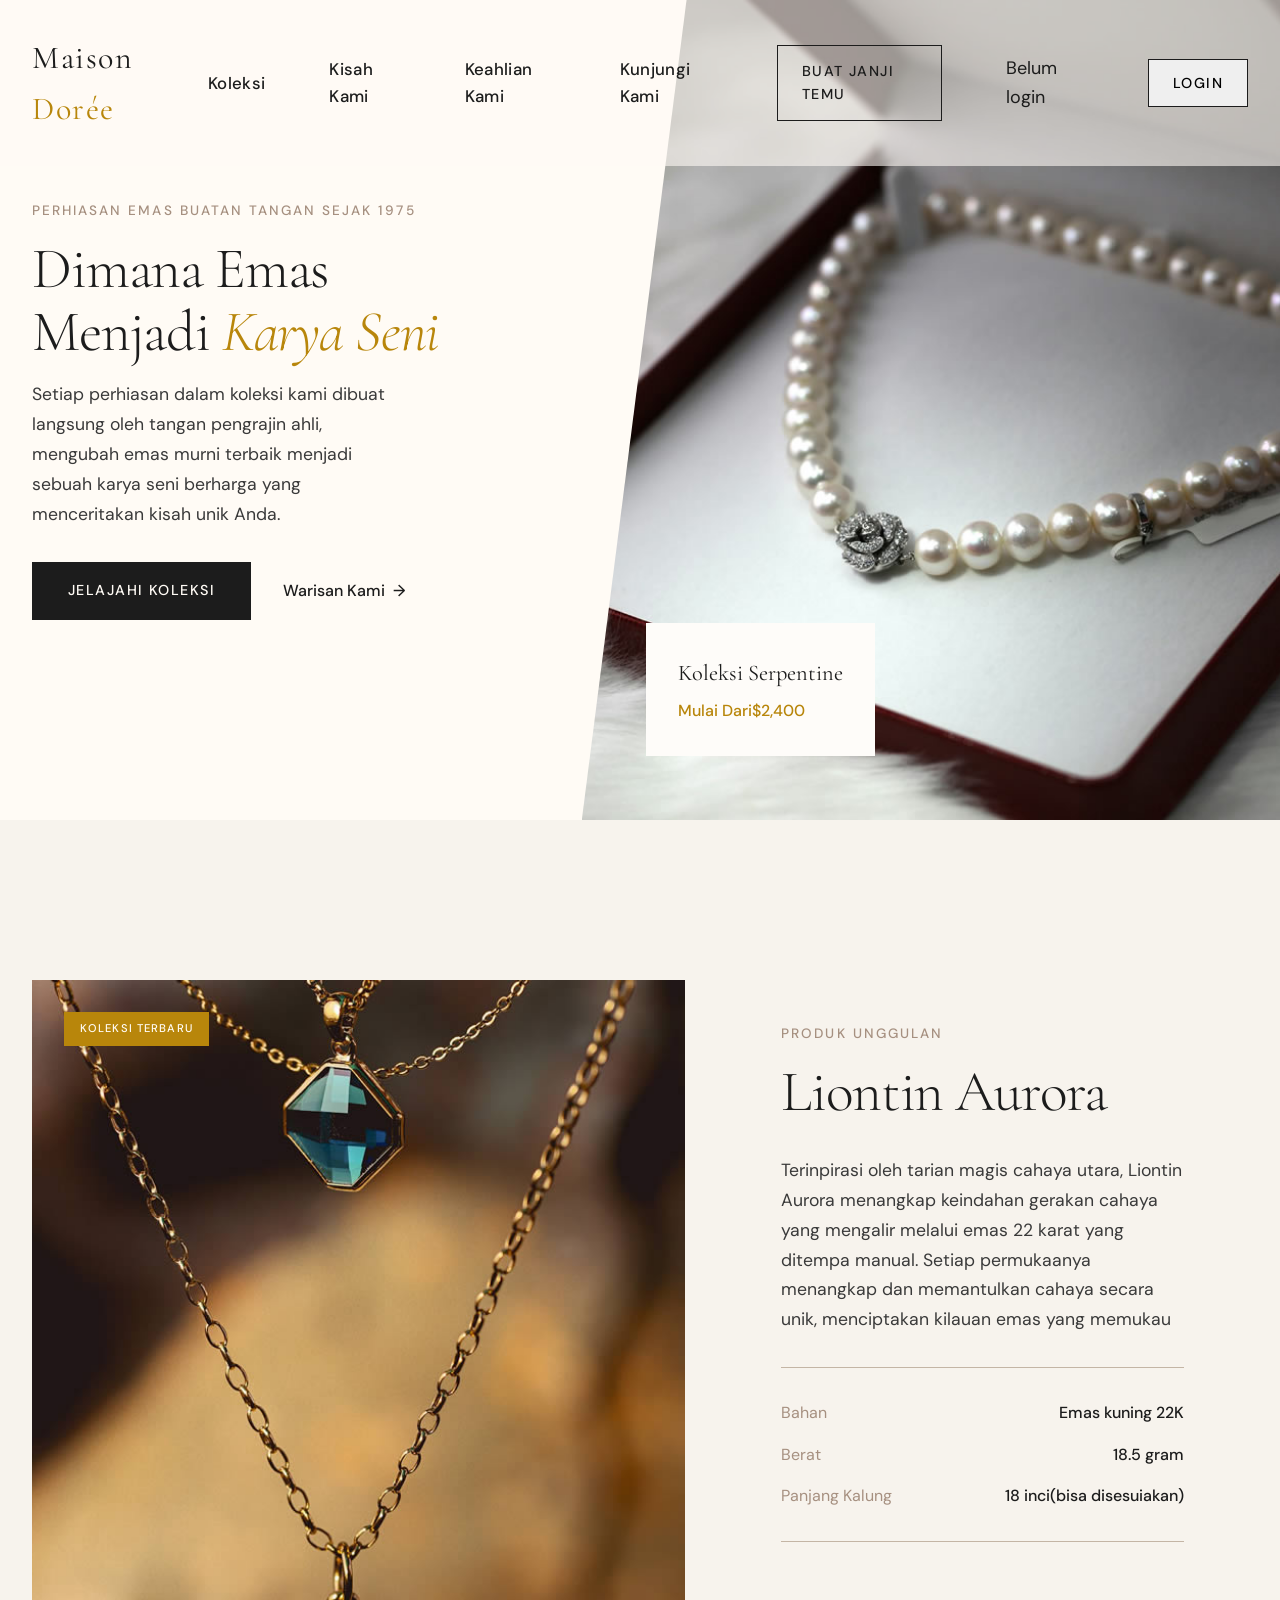
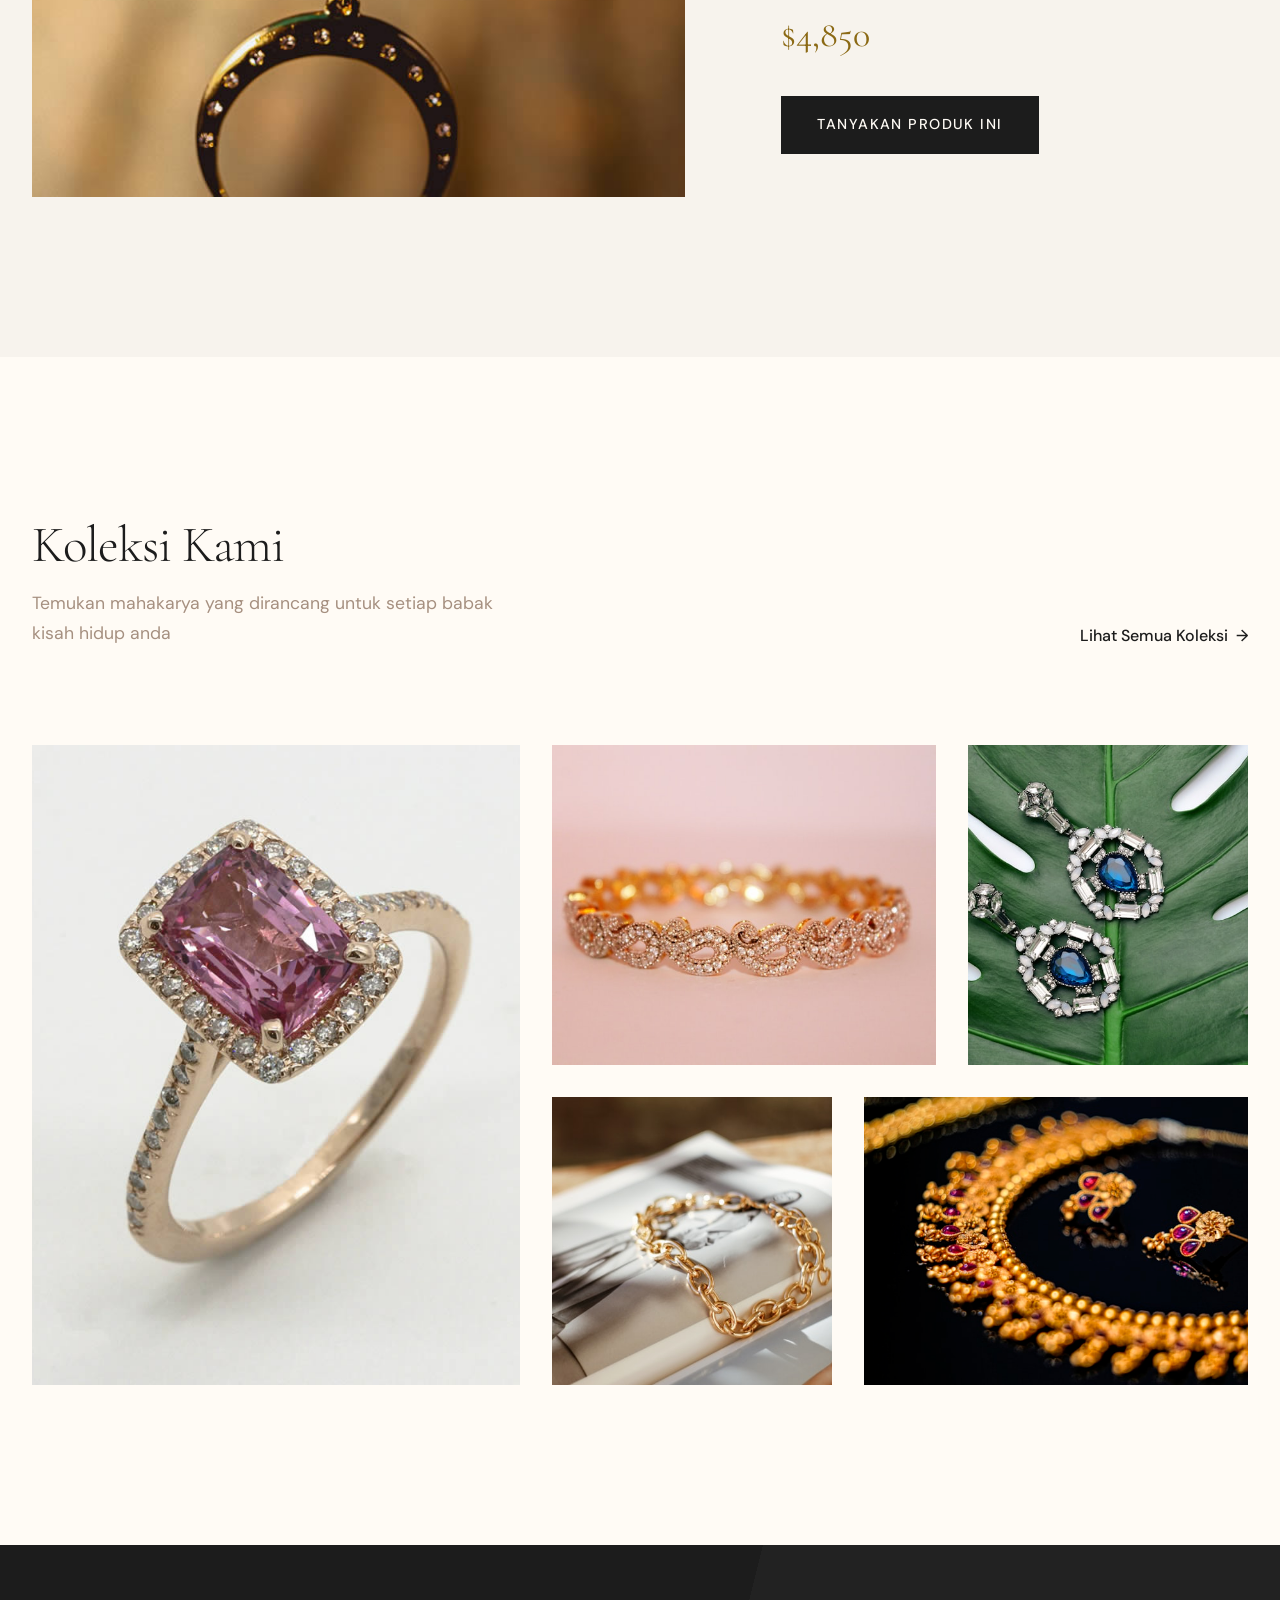
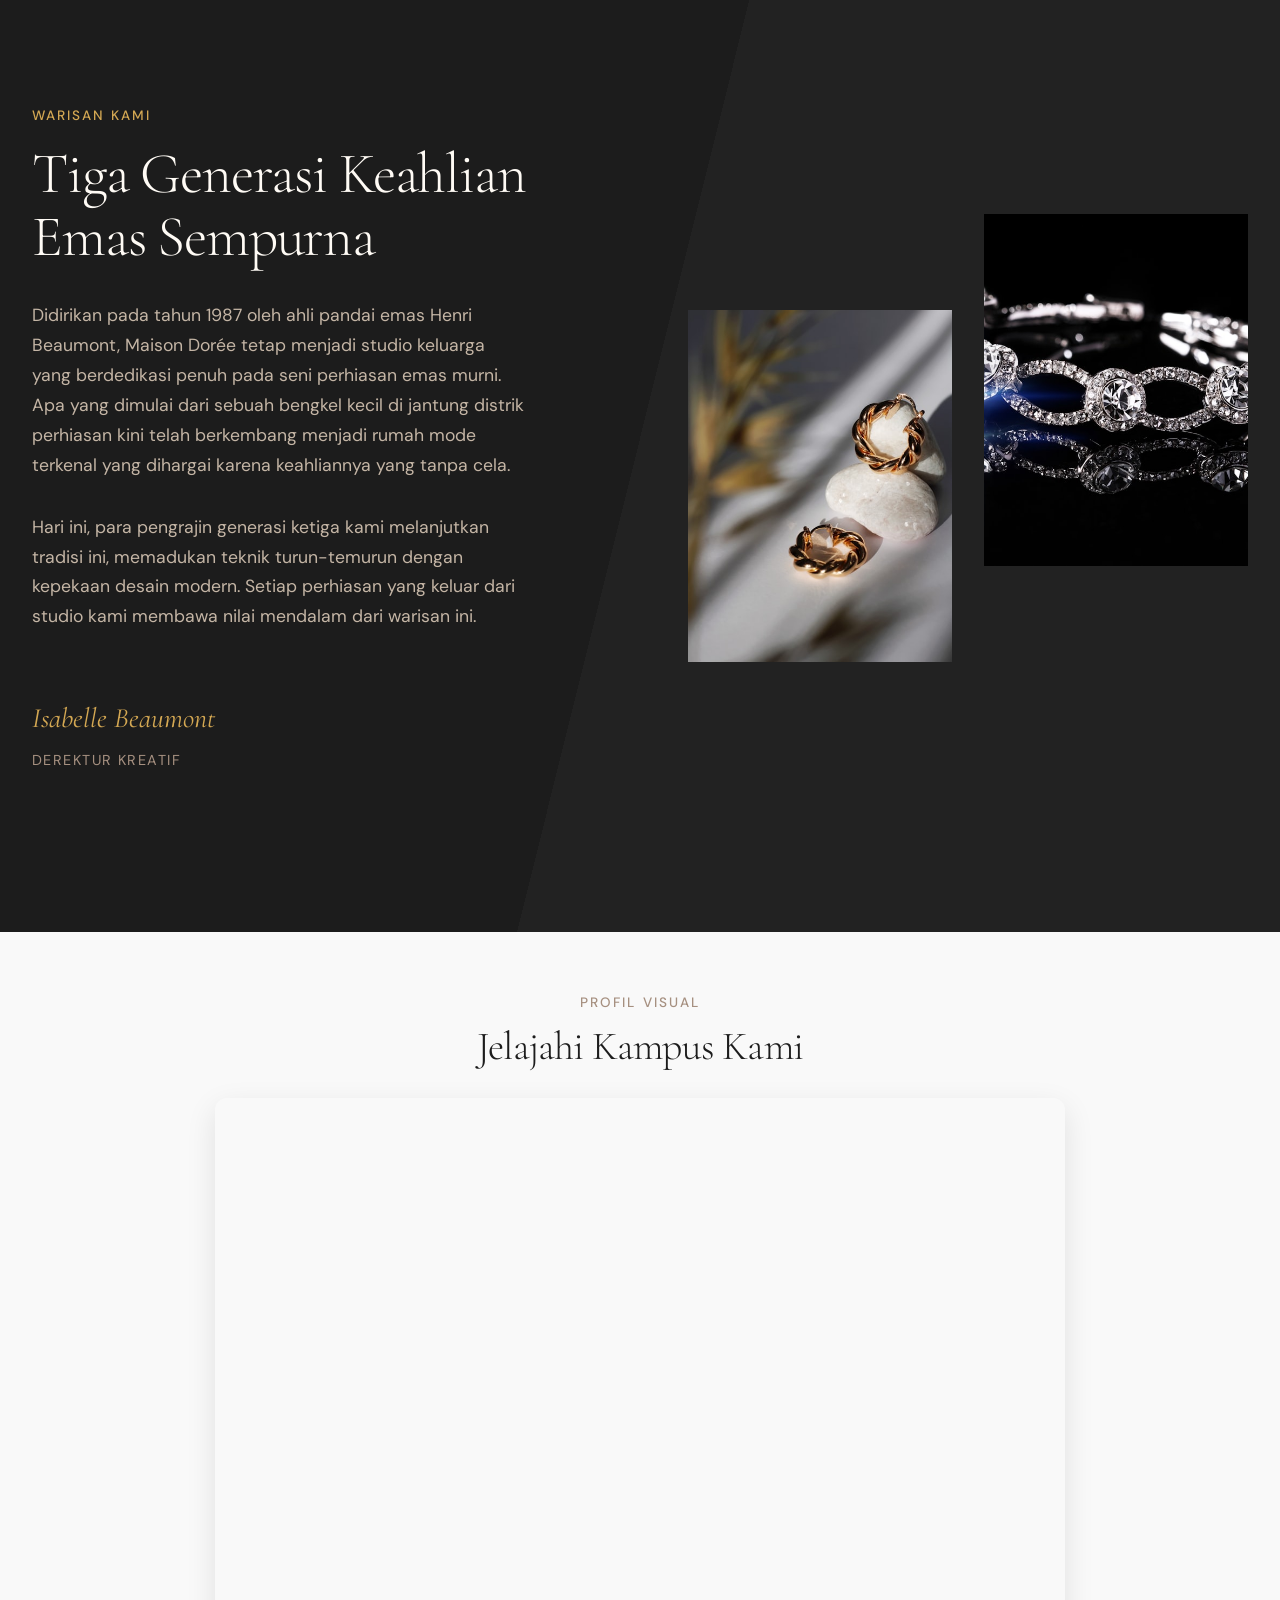
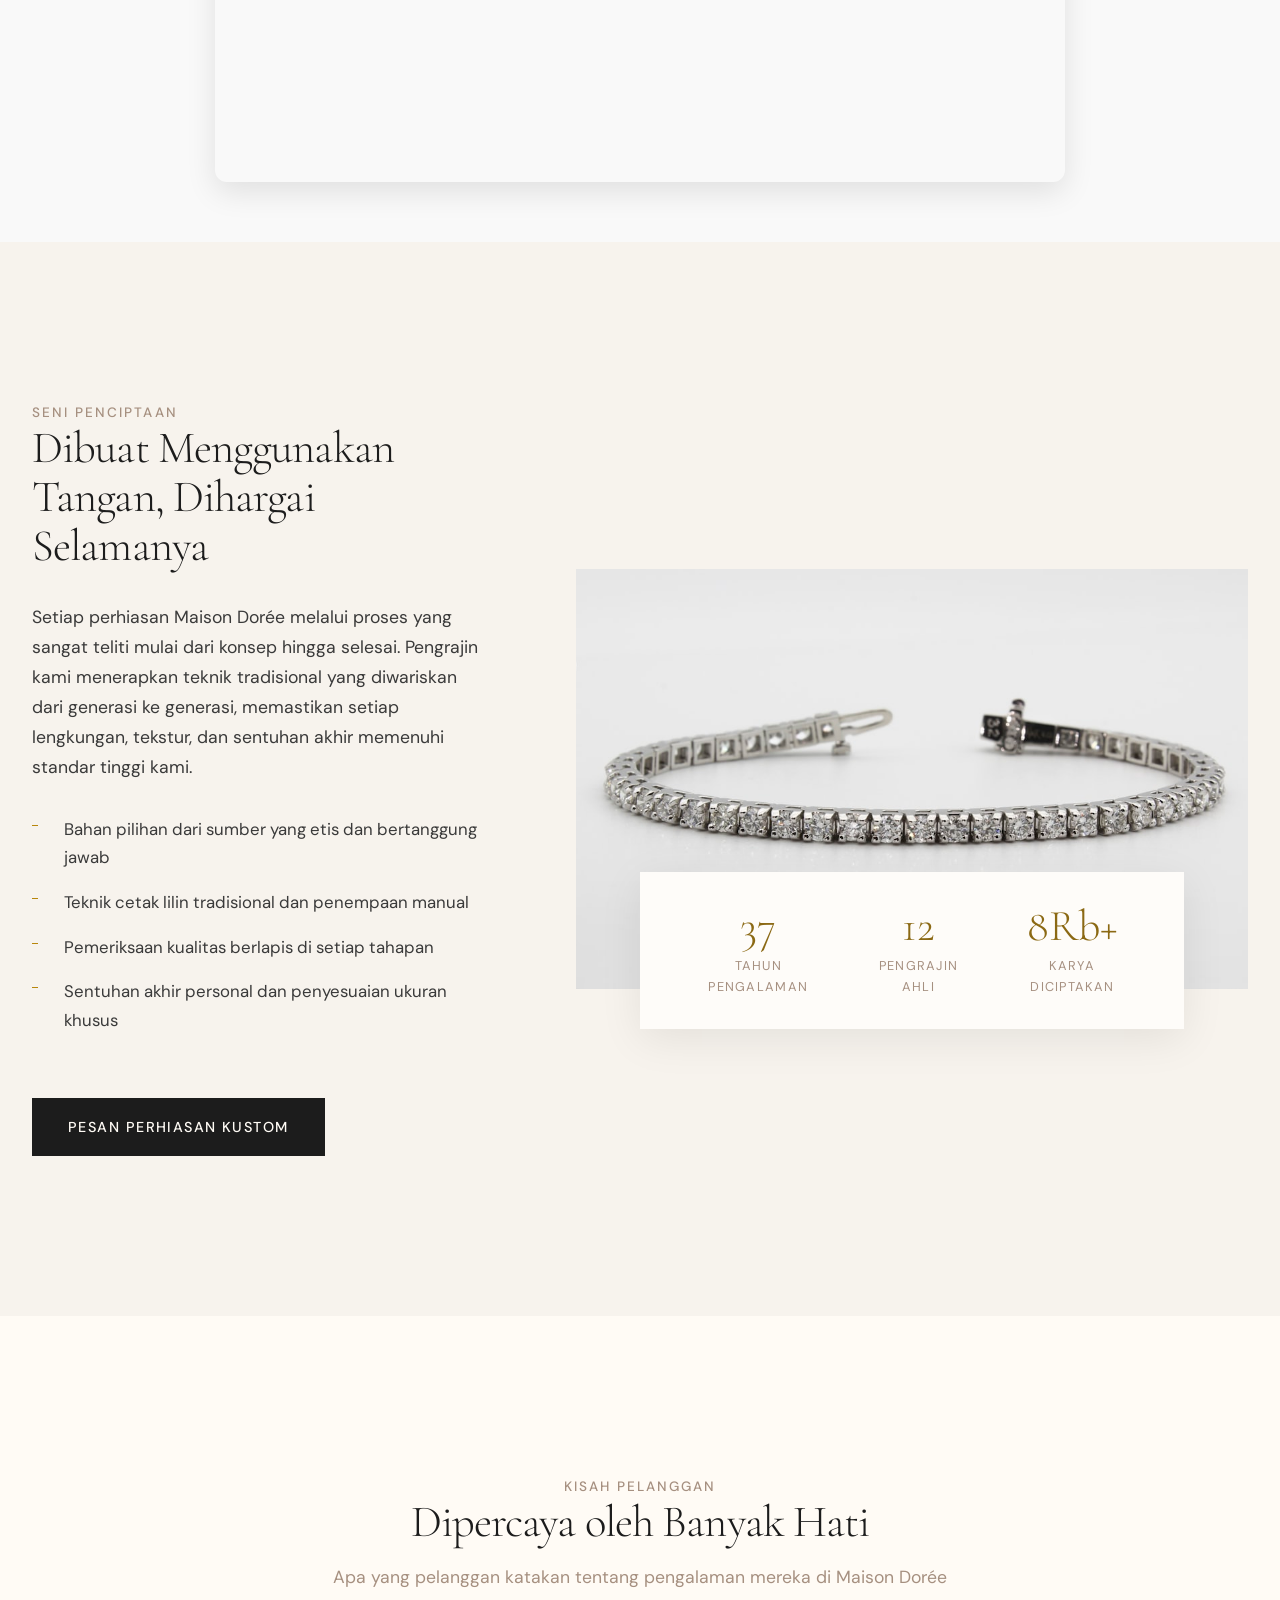
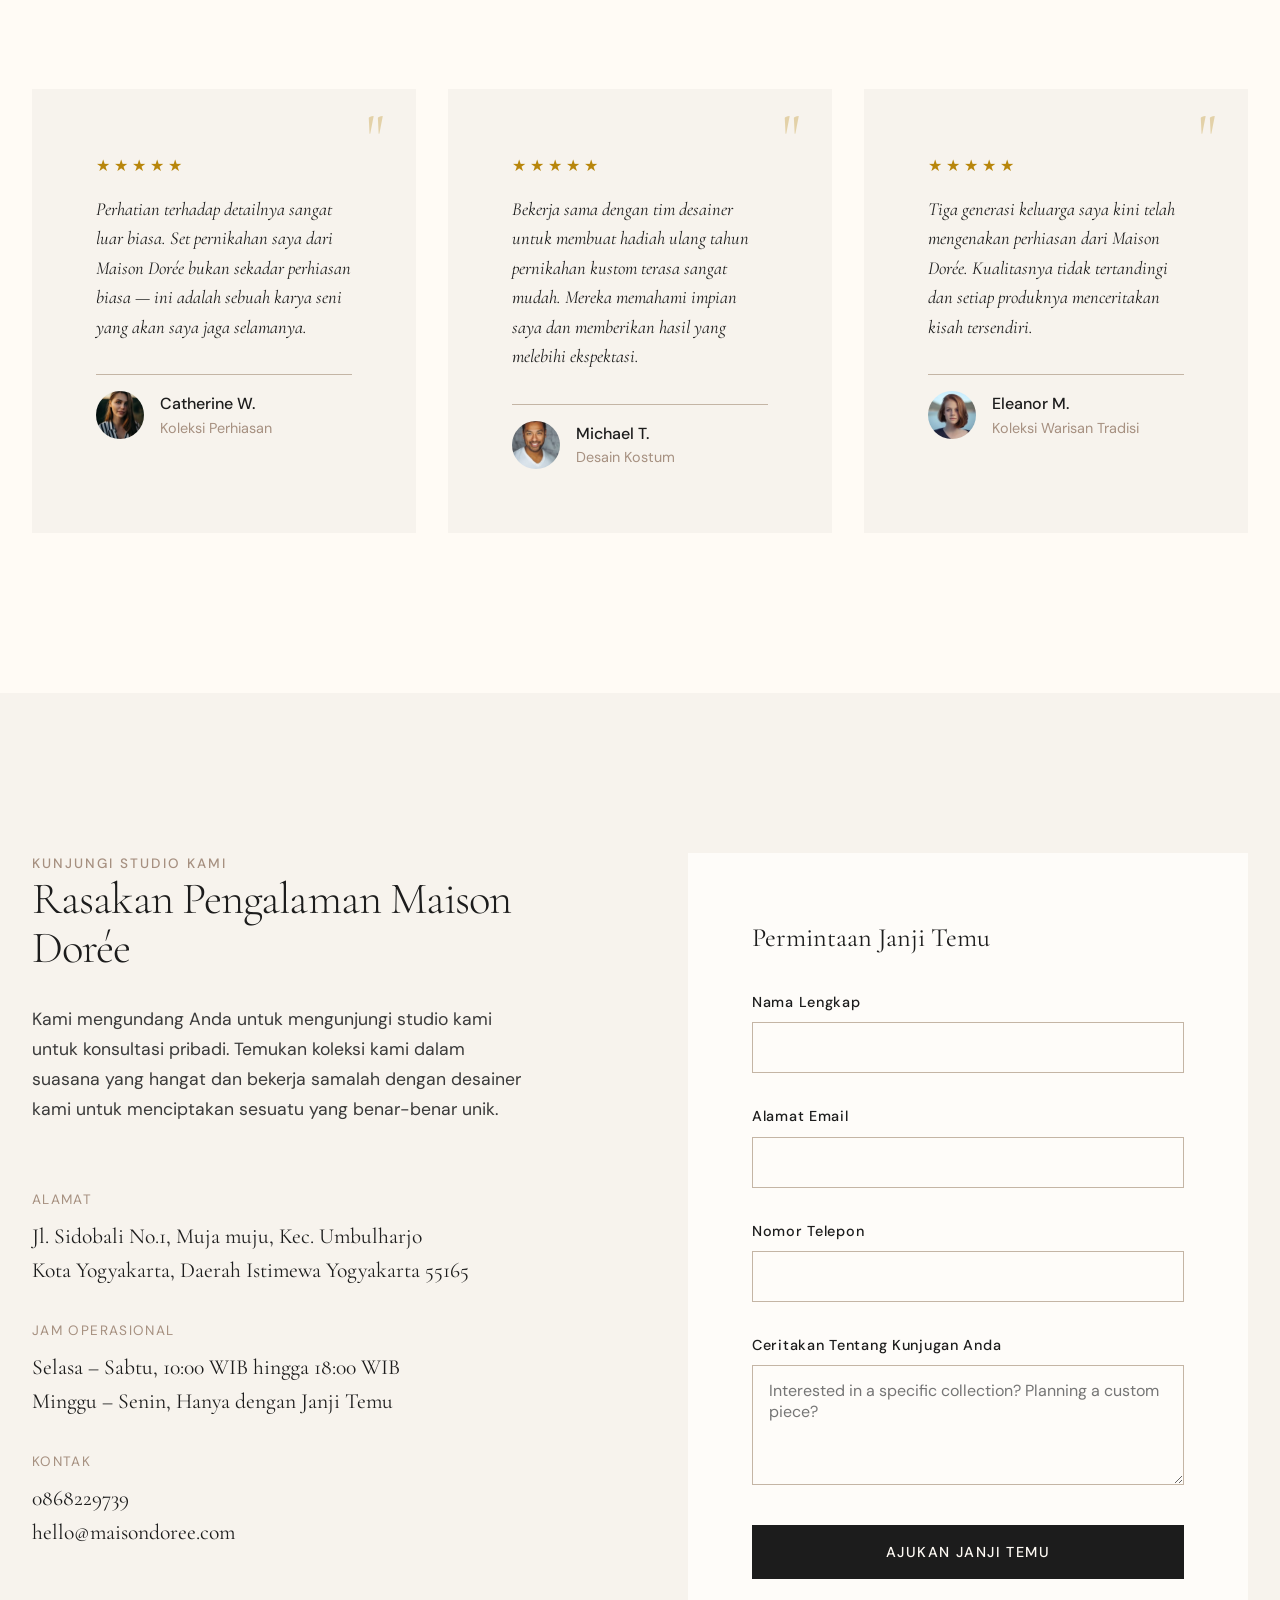
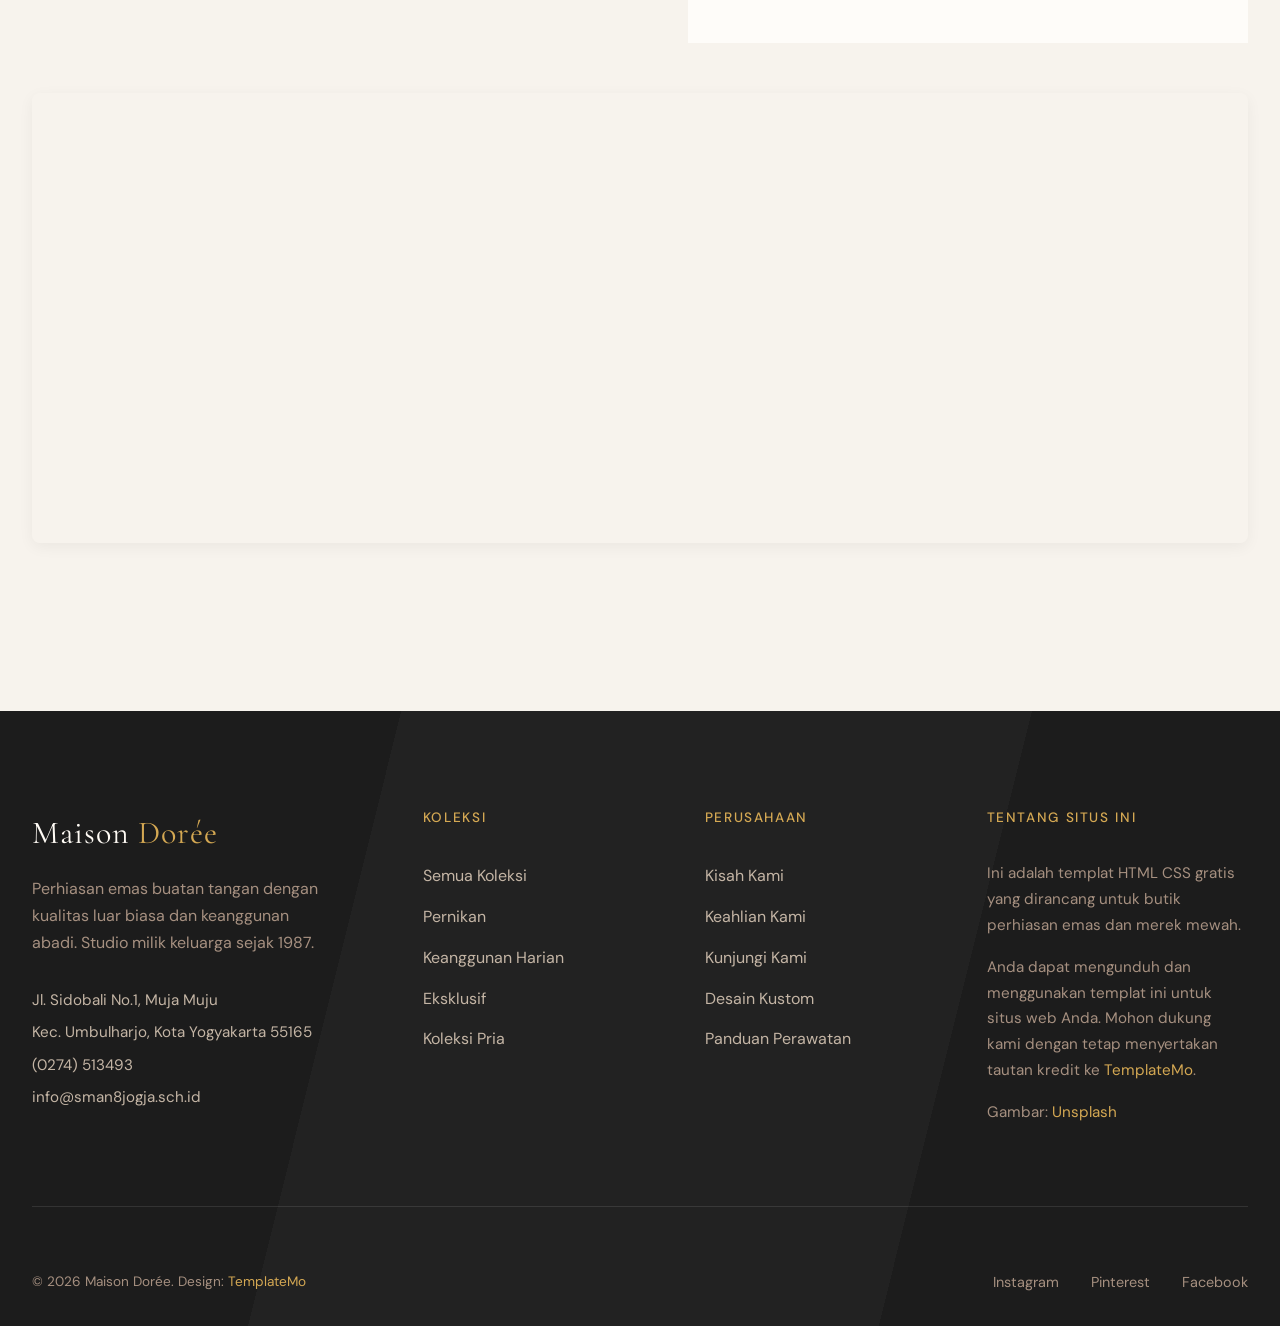
==== commit 9cf0cdf6: "Update index.html" ====
--- a/index.html
+++ b/index.html
@@ -254,6 +254,22 @@
             </div>
         </div>
     </section>
+    <section class="school-video" style="padding: 60px 0; background-color: #f9f9f9; text-align: center;">
+        <div class="container">
+            <p class="text-label" style="margin-bottom: 10px;">Profil Visual</p>
+            <h2 class="heading-display" style="margin-bottom: 30px; font-size: 2.5rem;">Jelajahi Kampus Kami</h2>
+            
+            <div class="video-container" style="position: relative; width: 100%; max-width: 850px; margin: 0 auto; padding-bottom: 56.25%; height: 0; overflow: hidden; border-radius: 12px; box-shadow: 0 10px 30px rgba(0,0,0,0.1);">
+                <iframe 
+                    style="position: absolute; top: 0; left: 0; width: 100%; height: 100%; border: 0;"
+                    src="https://www.youtube.com/embed/dt9mRDJ97Q0" 
+                    title="Video Pembuatan Hiasan Emas" 
+                    allow="accelerometer; autoplay; clipboard-write; encrypted-media; gyroscope; picture-in-picture; web-share" 
+                    allowfullscreen>
+                </iframe>
+            </div>
+        </div>
+    </section>
     
     <!-- Craftsmanship -->
     <section class="craftsmanship" id="craftsmanship">
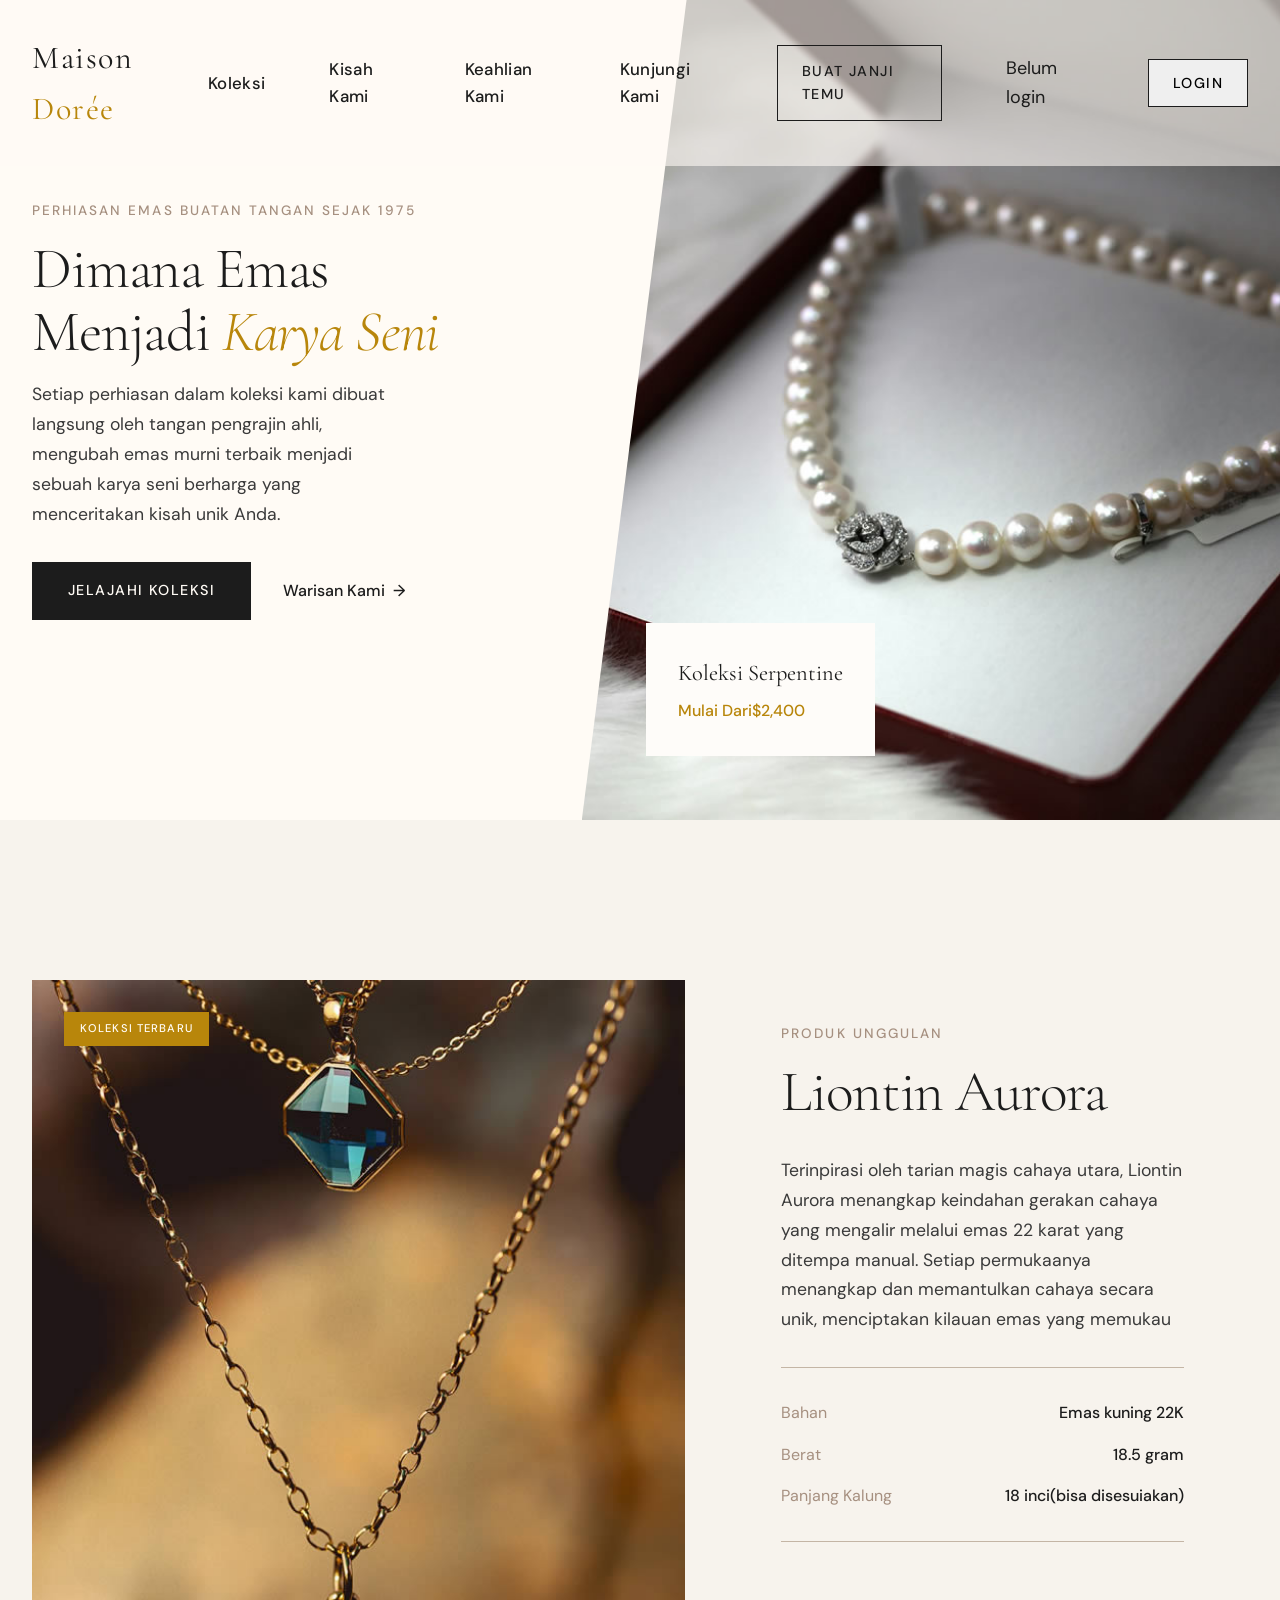
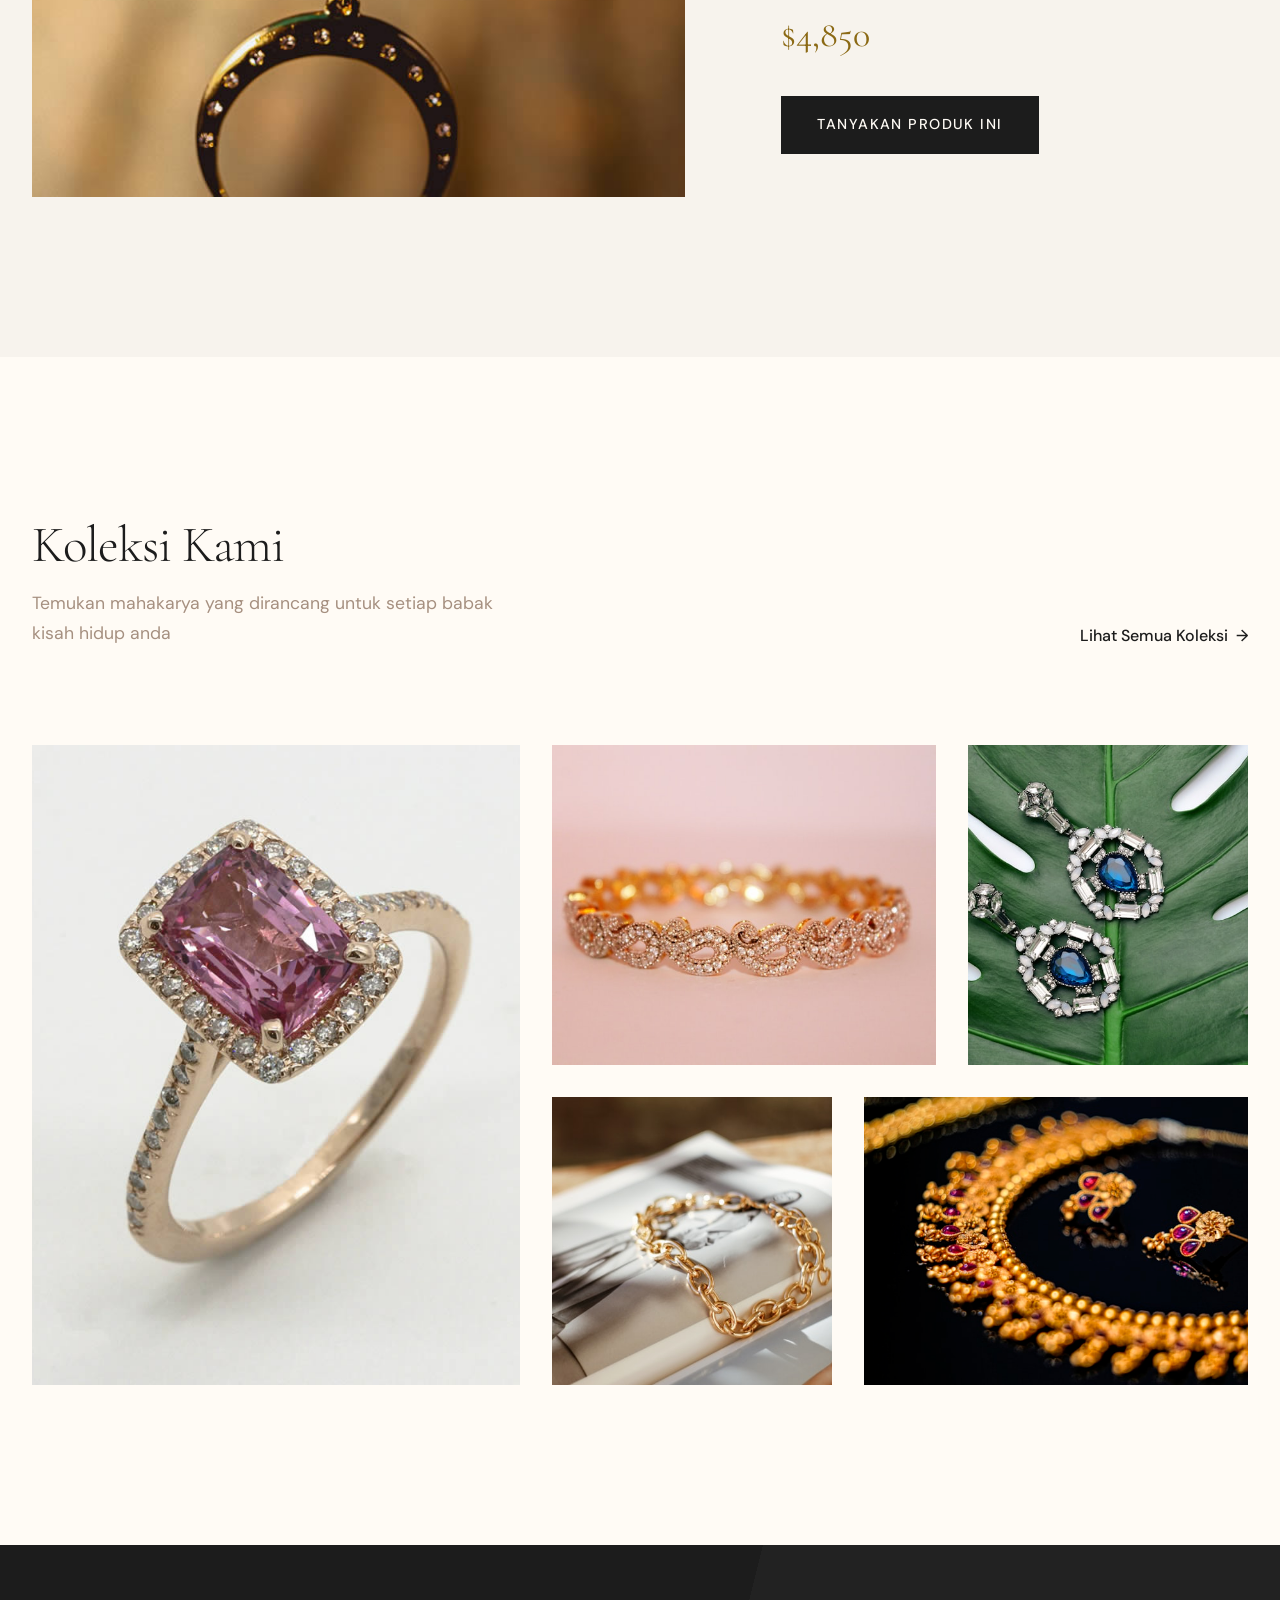
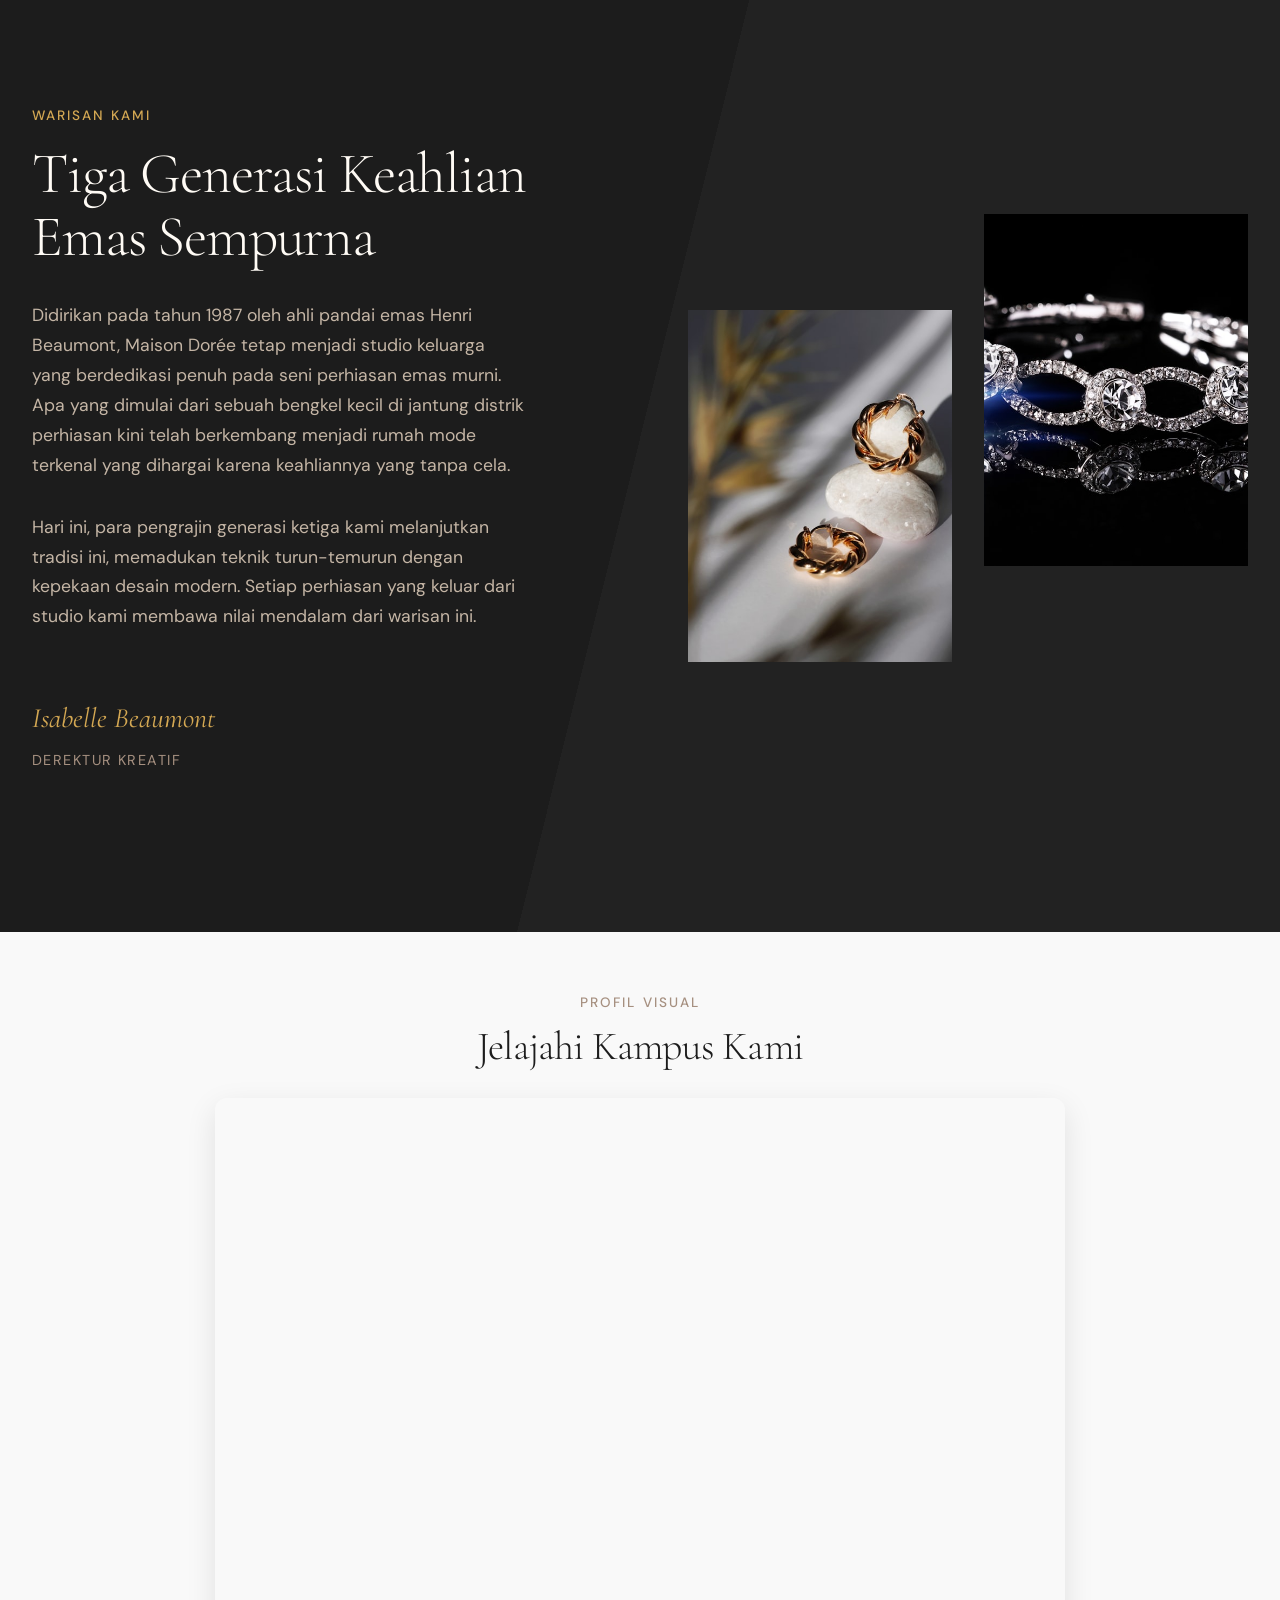
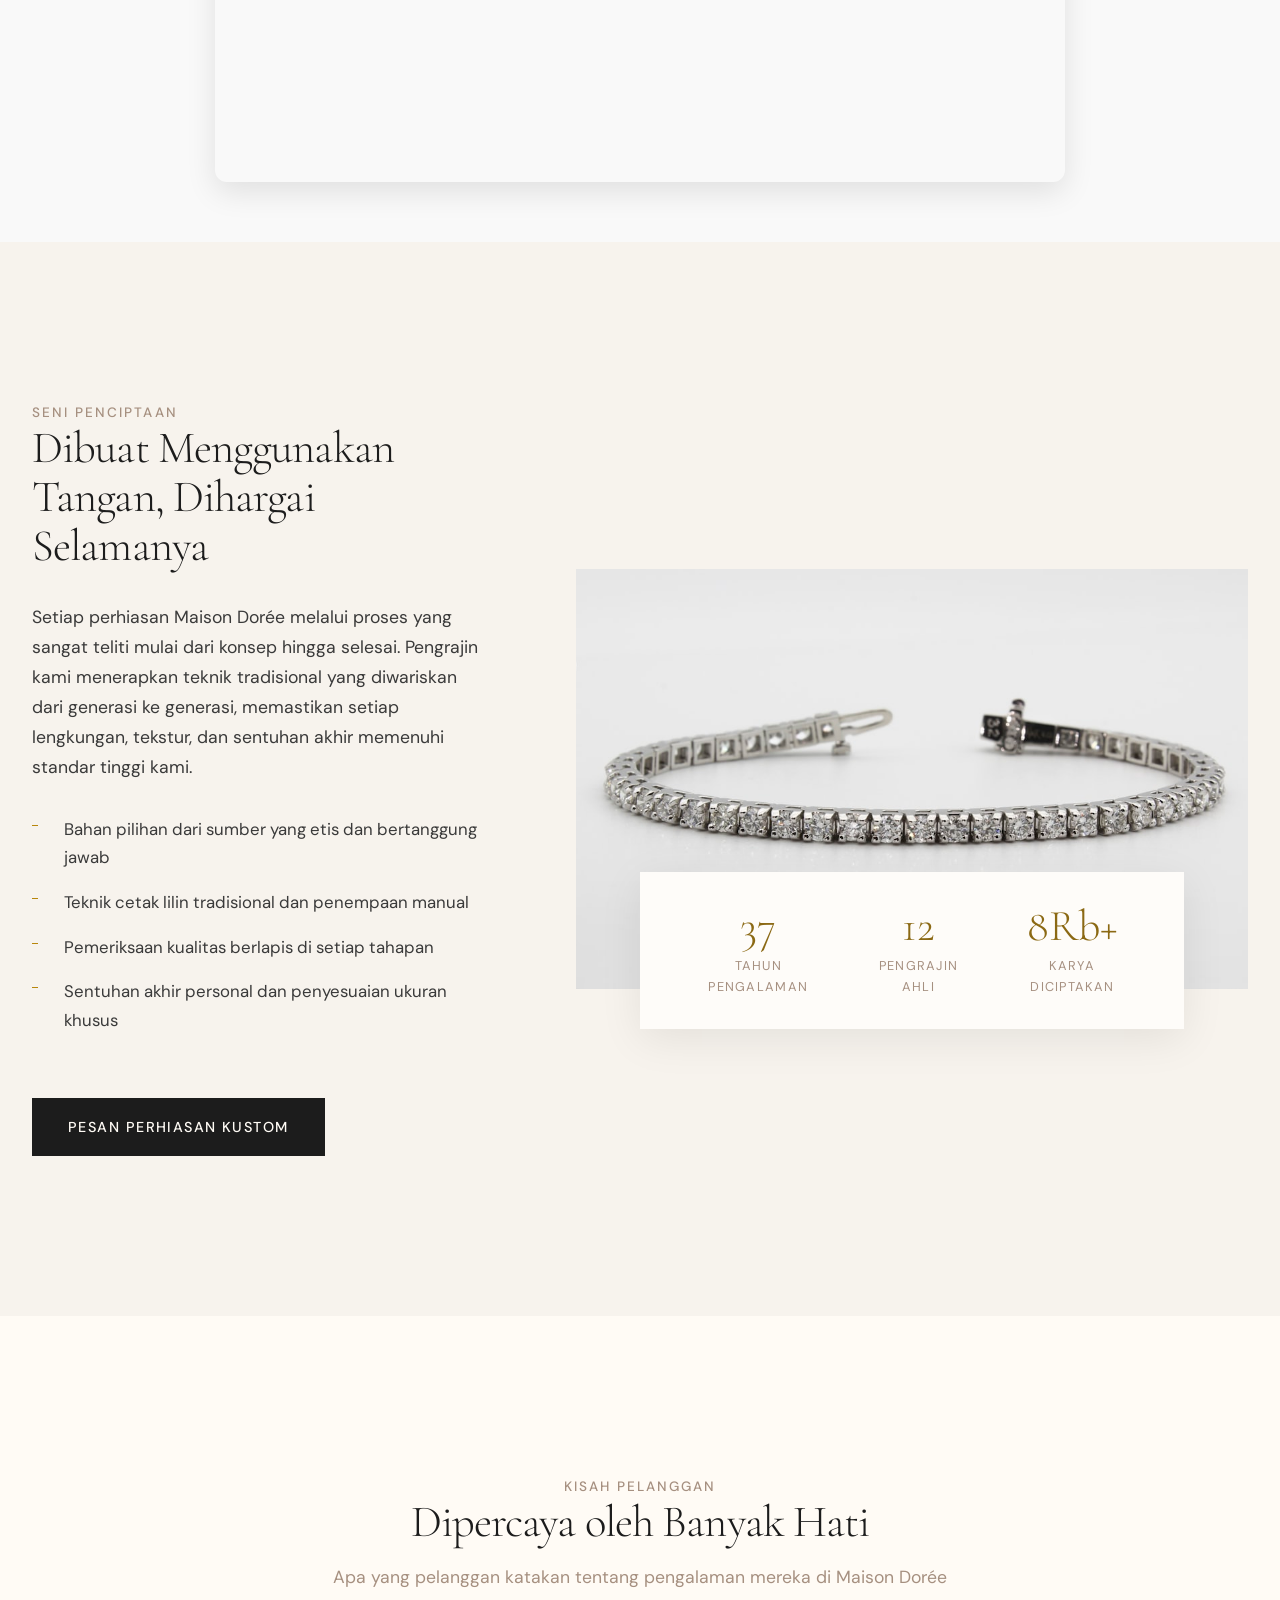
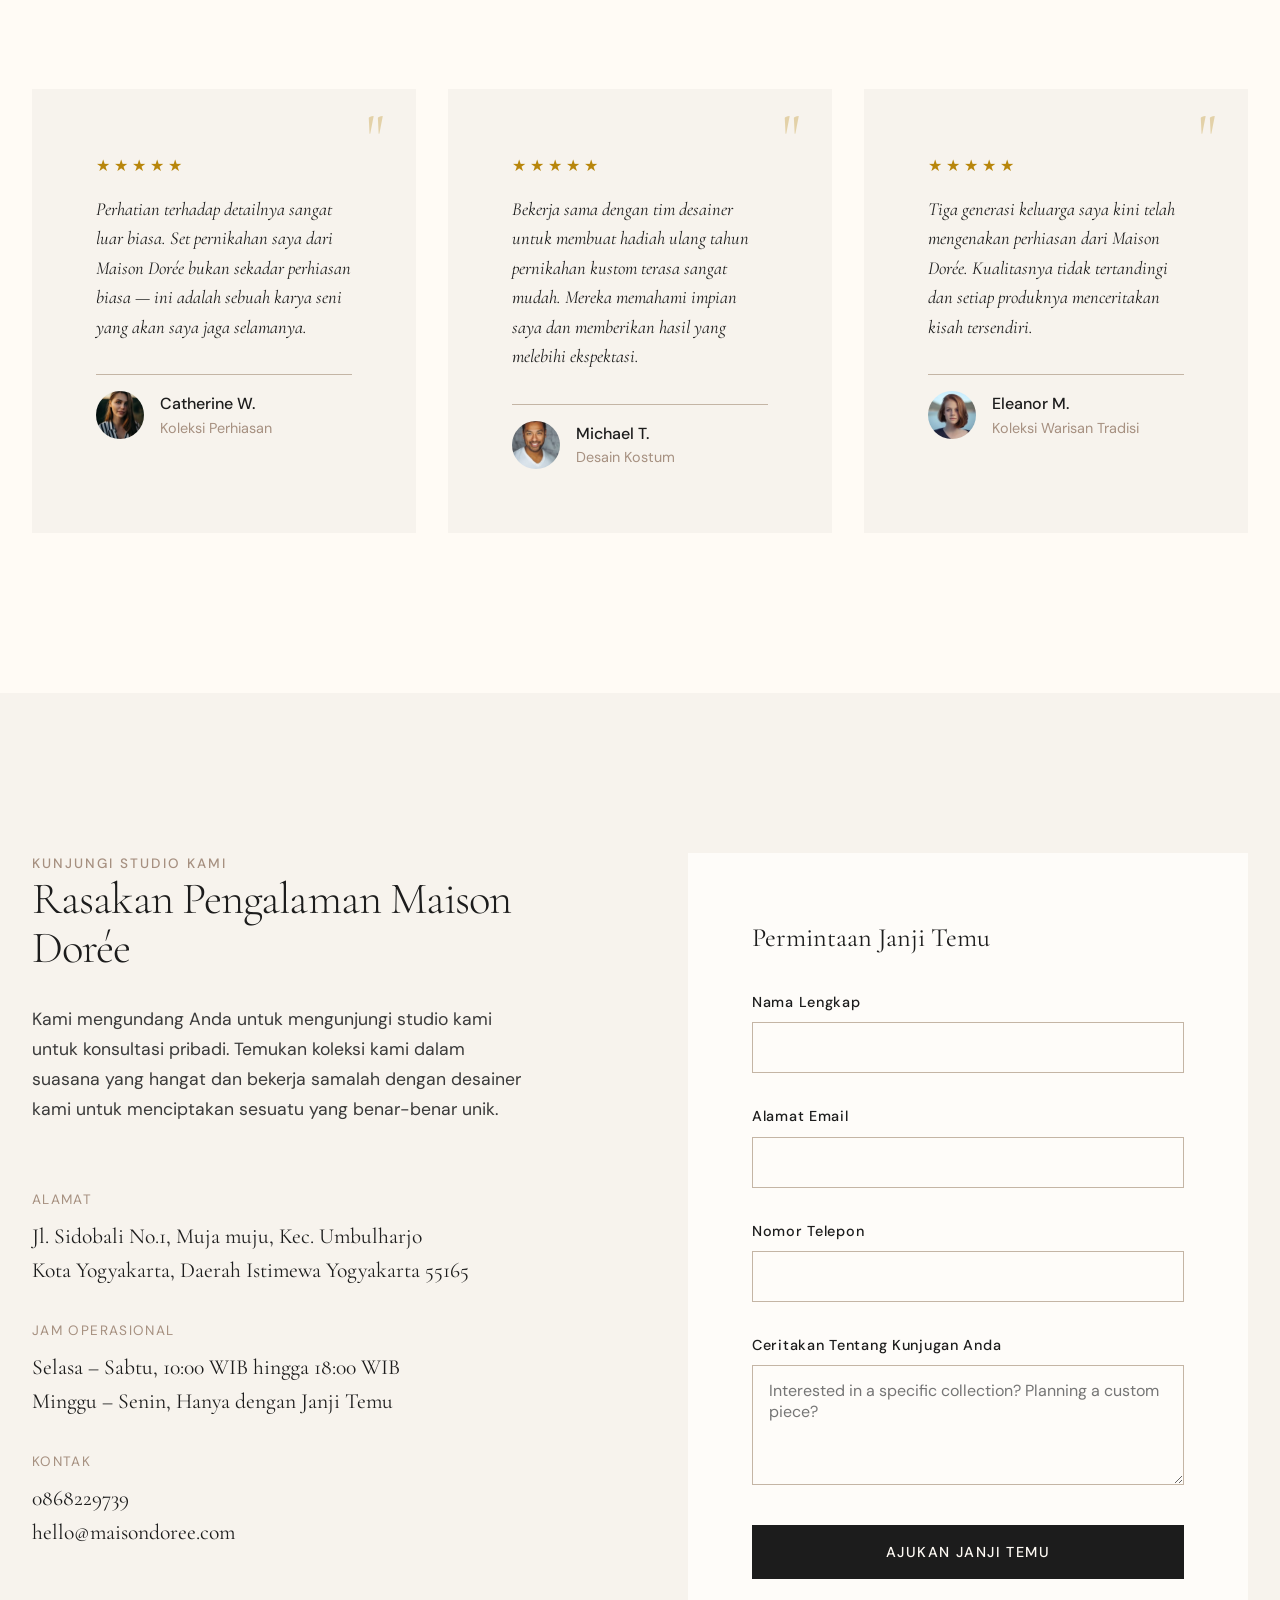
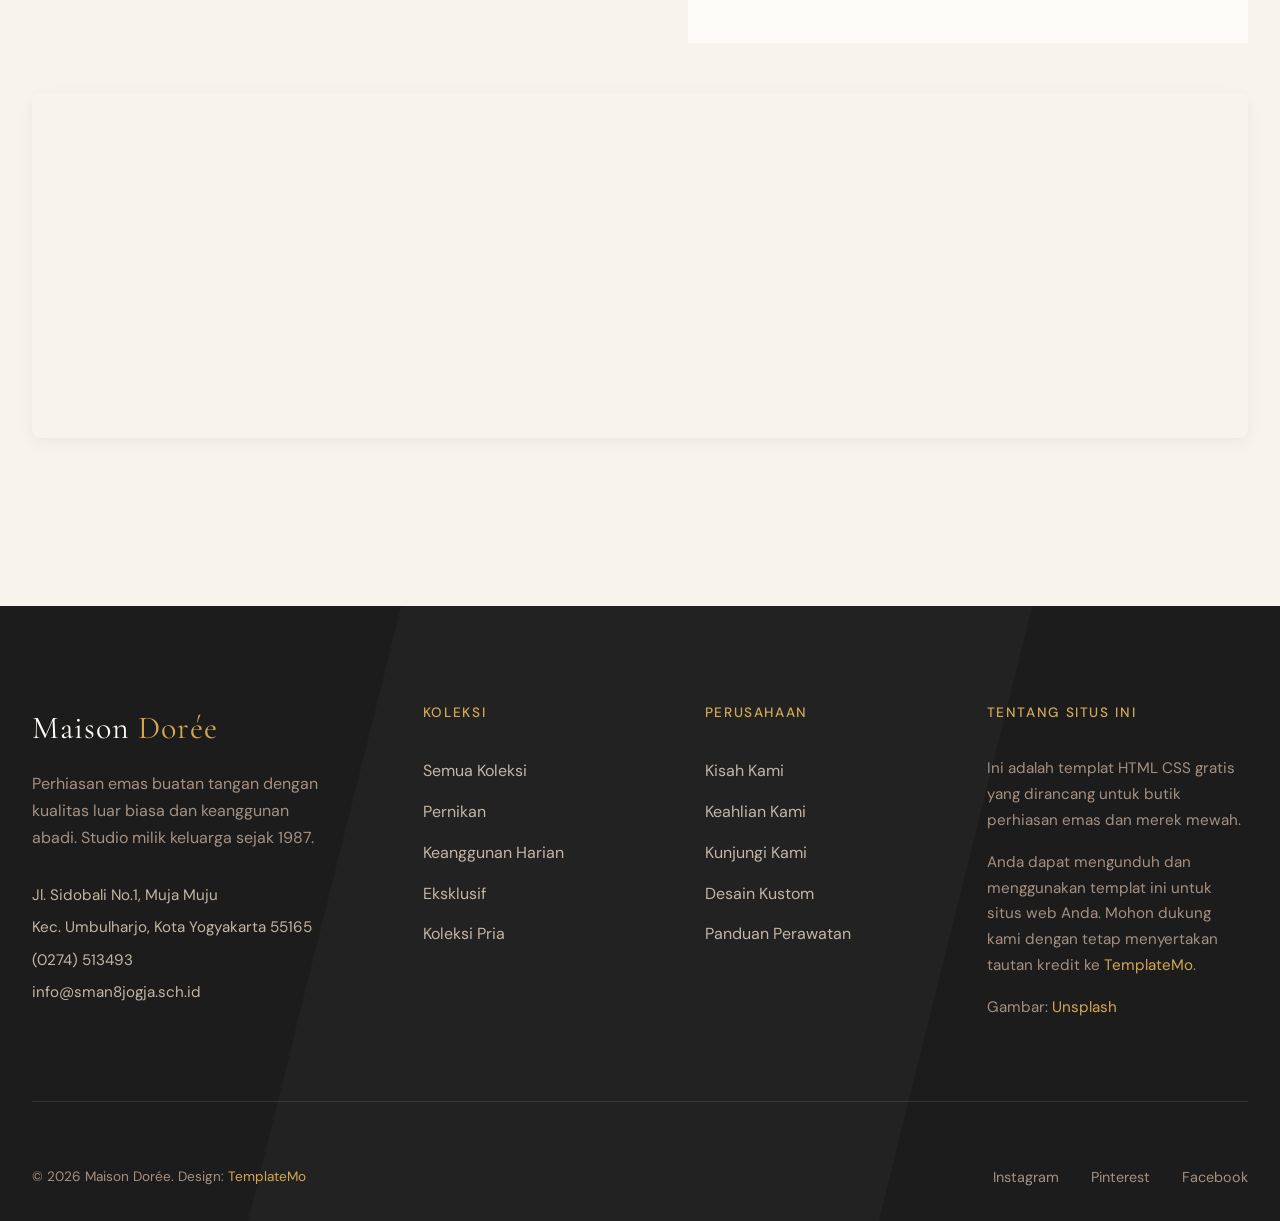
==== commit 2aadf9e9: "Update index.html" ====
--- a/index.html
+++ b/index.html
@@ -451,9 +451,9 @@
             </div>
             <div class="contact-map-wrapper" style="margin-top: 50px; width: 100%;">
                 <iframe 
-                    src="https://www.google.com/maps/embed?pb=!1m18!1m12!1m3!1d3952.8465132890635!2d110.39414597587788!3d-7.806037777494464!2m3!1f0!2f0!3f0!3m2!1i1024!2i768!4f13.1!3m3!1m2!1s0x2e7a57790b8f72eb%3A0x6b876fc15c06cb3!2sSMA%20Negeri%208%20Yogyakarta!5e0!3m2!1sid!2sid!4v1716820000000!5m2!1sid!2sid" 
+                    src="https://www.google.com/maps/embed?pb=!1m14!1m8!1m3!1d15811.386052964893!2d110.394146!3d-7.8060378!3m2!1i1024!2i768!4f13.1!3m3!1m2!1s0x2e7a57790b8f72eb%3A0x6b876fc15c06cb3!2sSMA%20Negeri%208%20Yogyakarta!5e0!3m2!1sid!2sid!4v1716823500000!5m2!1sid!2sid" 
                     width="100%" 
-                    height="450" 
+                    height="345" 
                     style="border:0; border-radius: 8px; box-shadow: 0 4px 15px rgba(0,0,0,0.05);" 
                     allowfullscreen="" 
                     loading="lazy" 
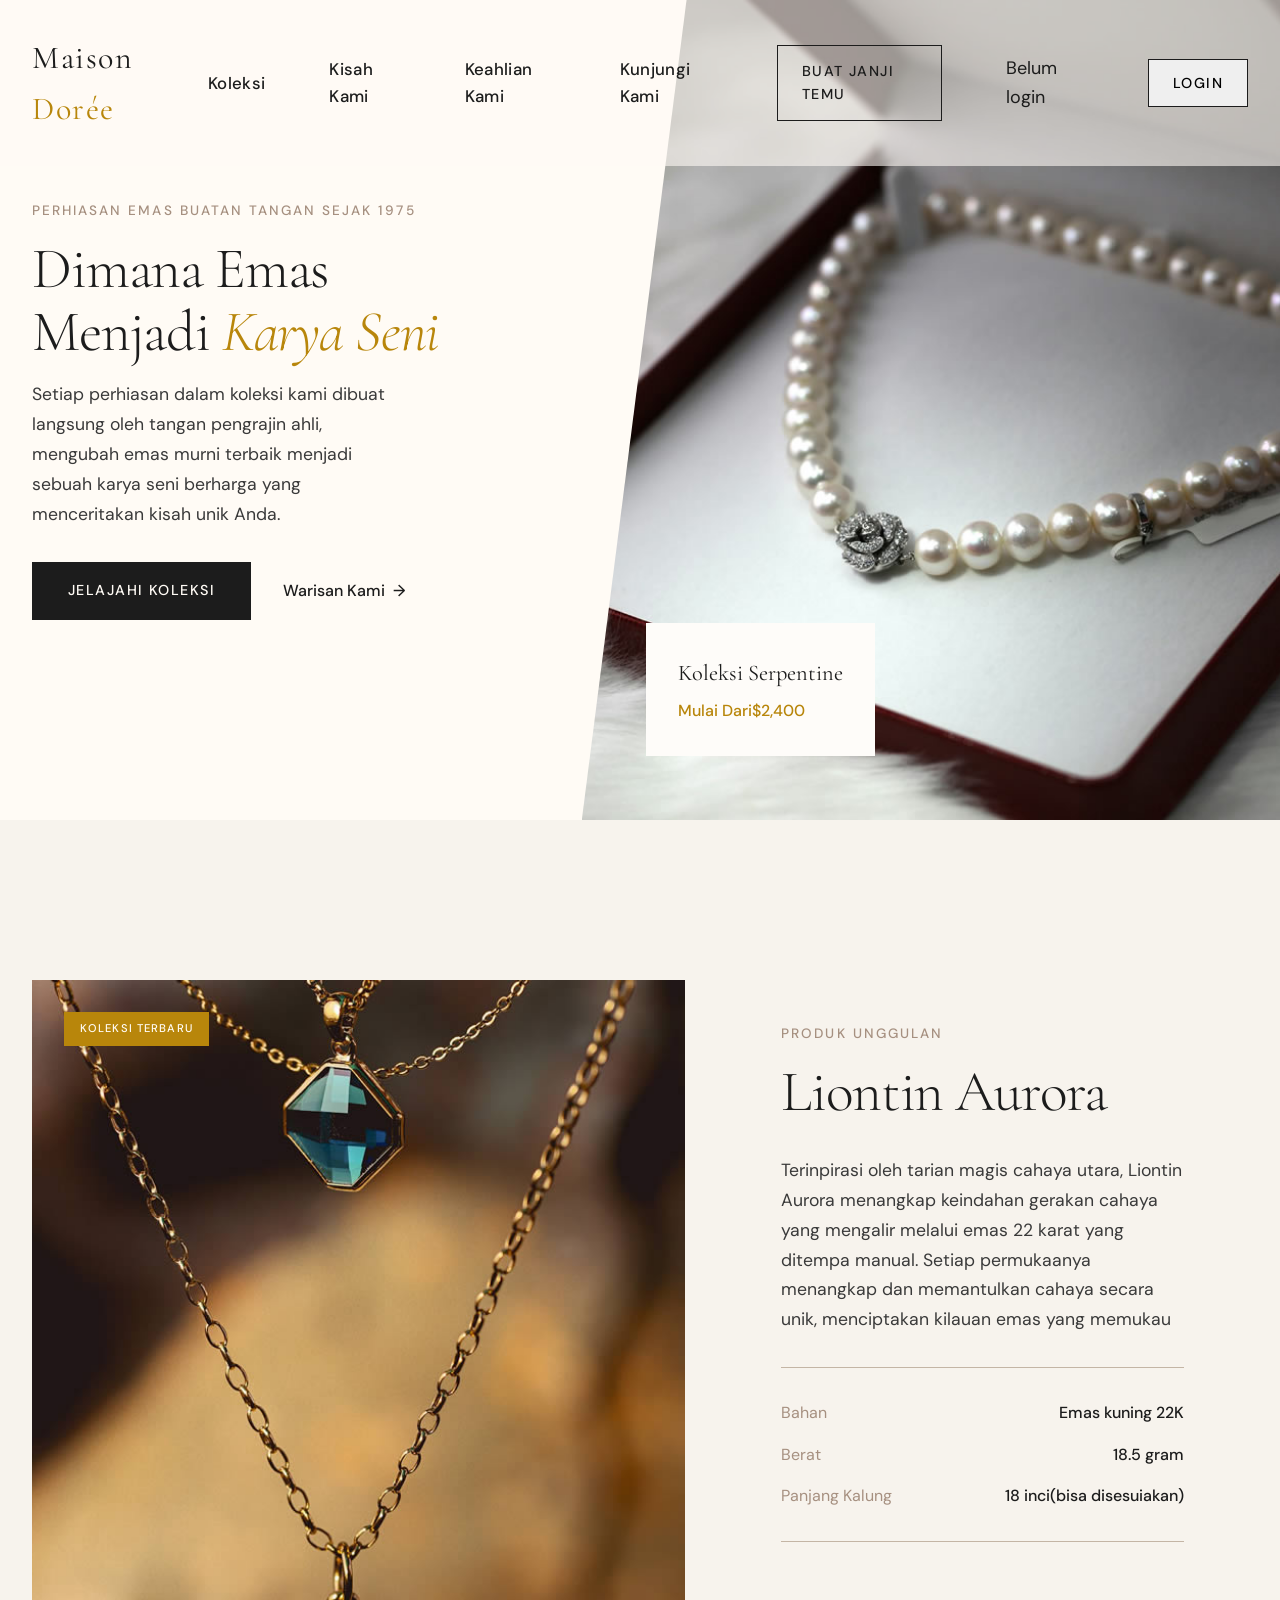
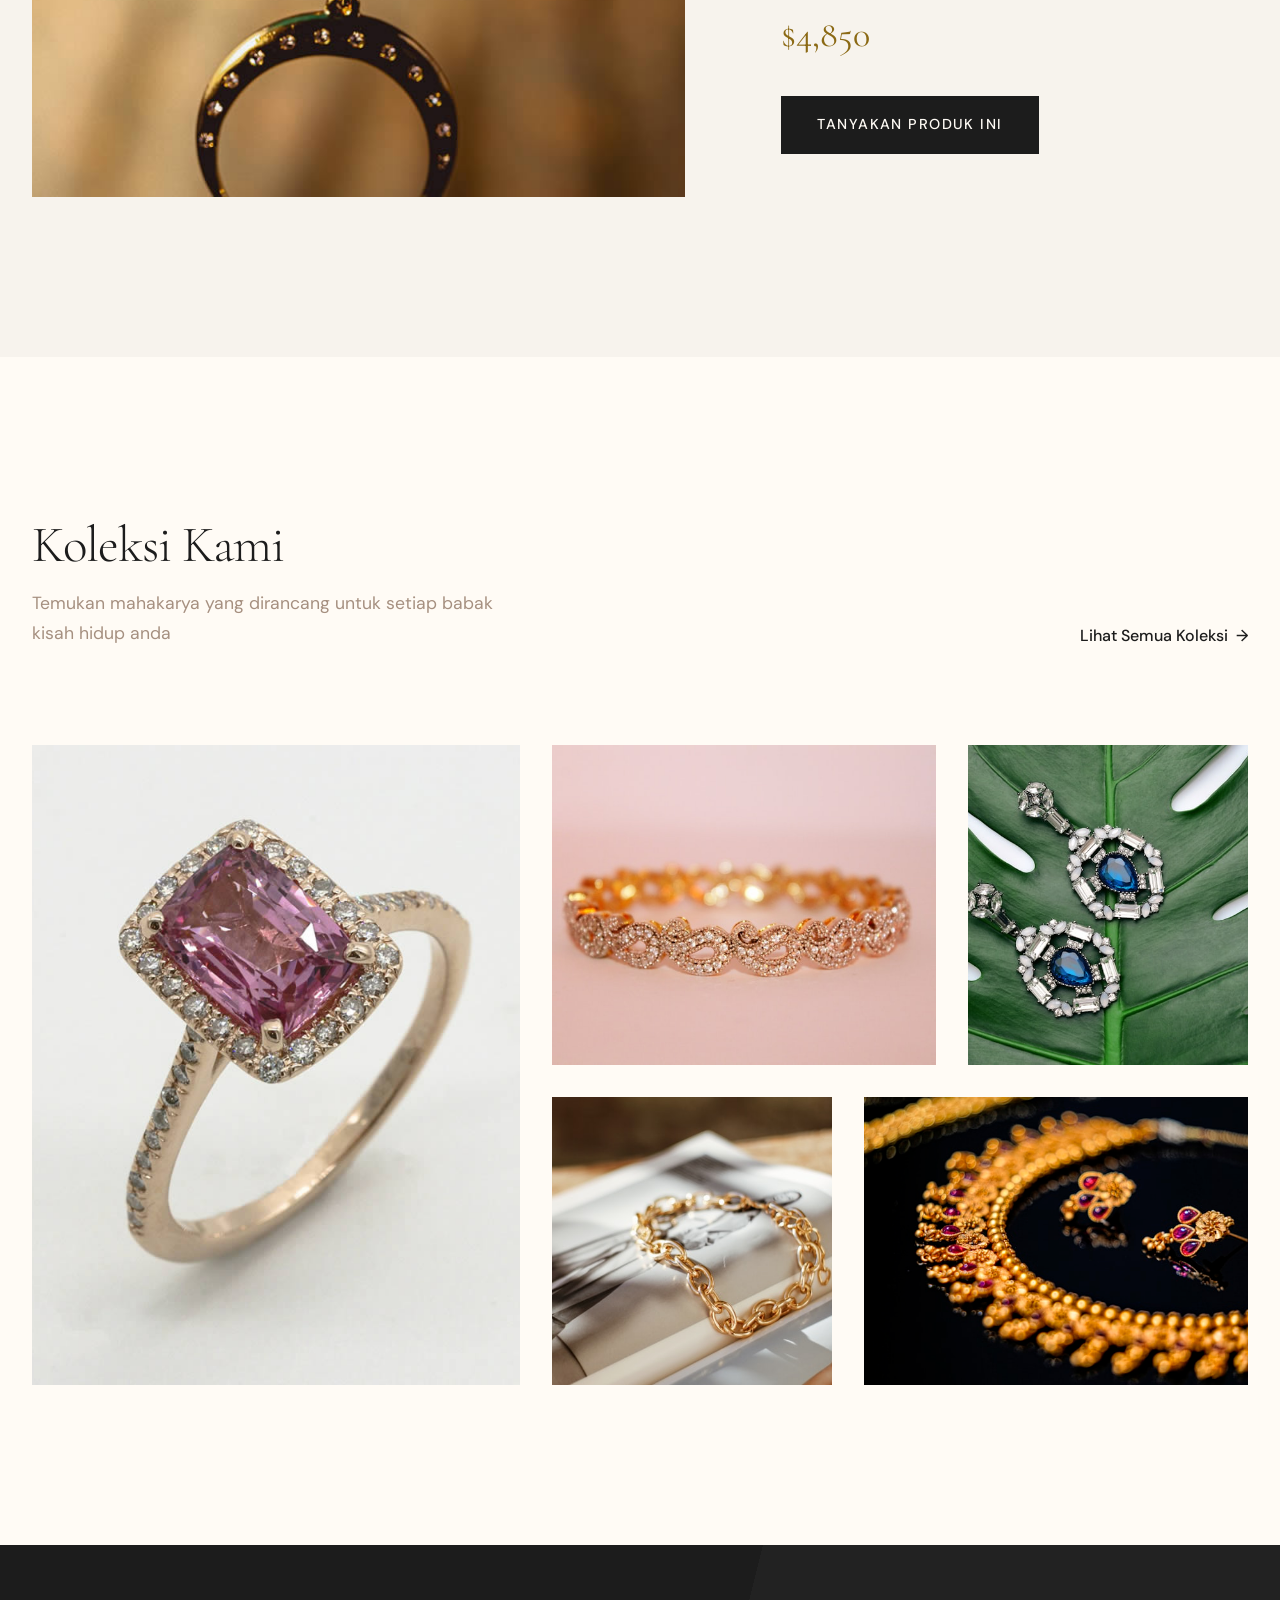
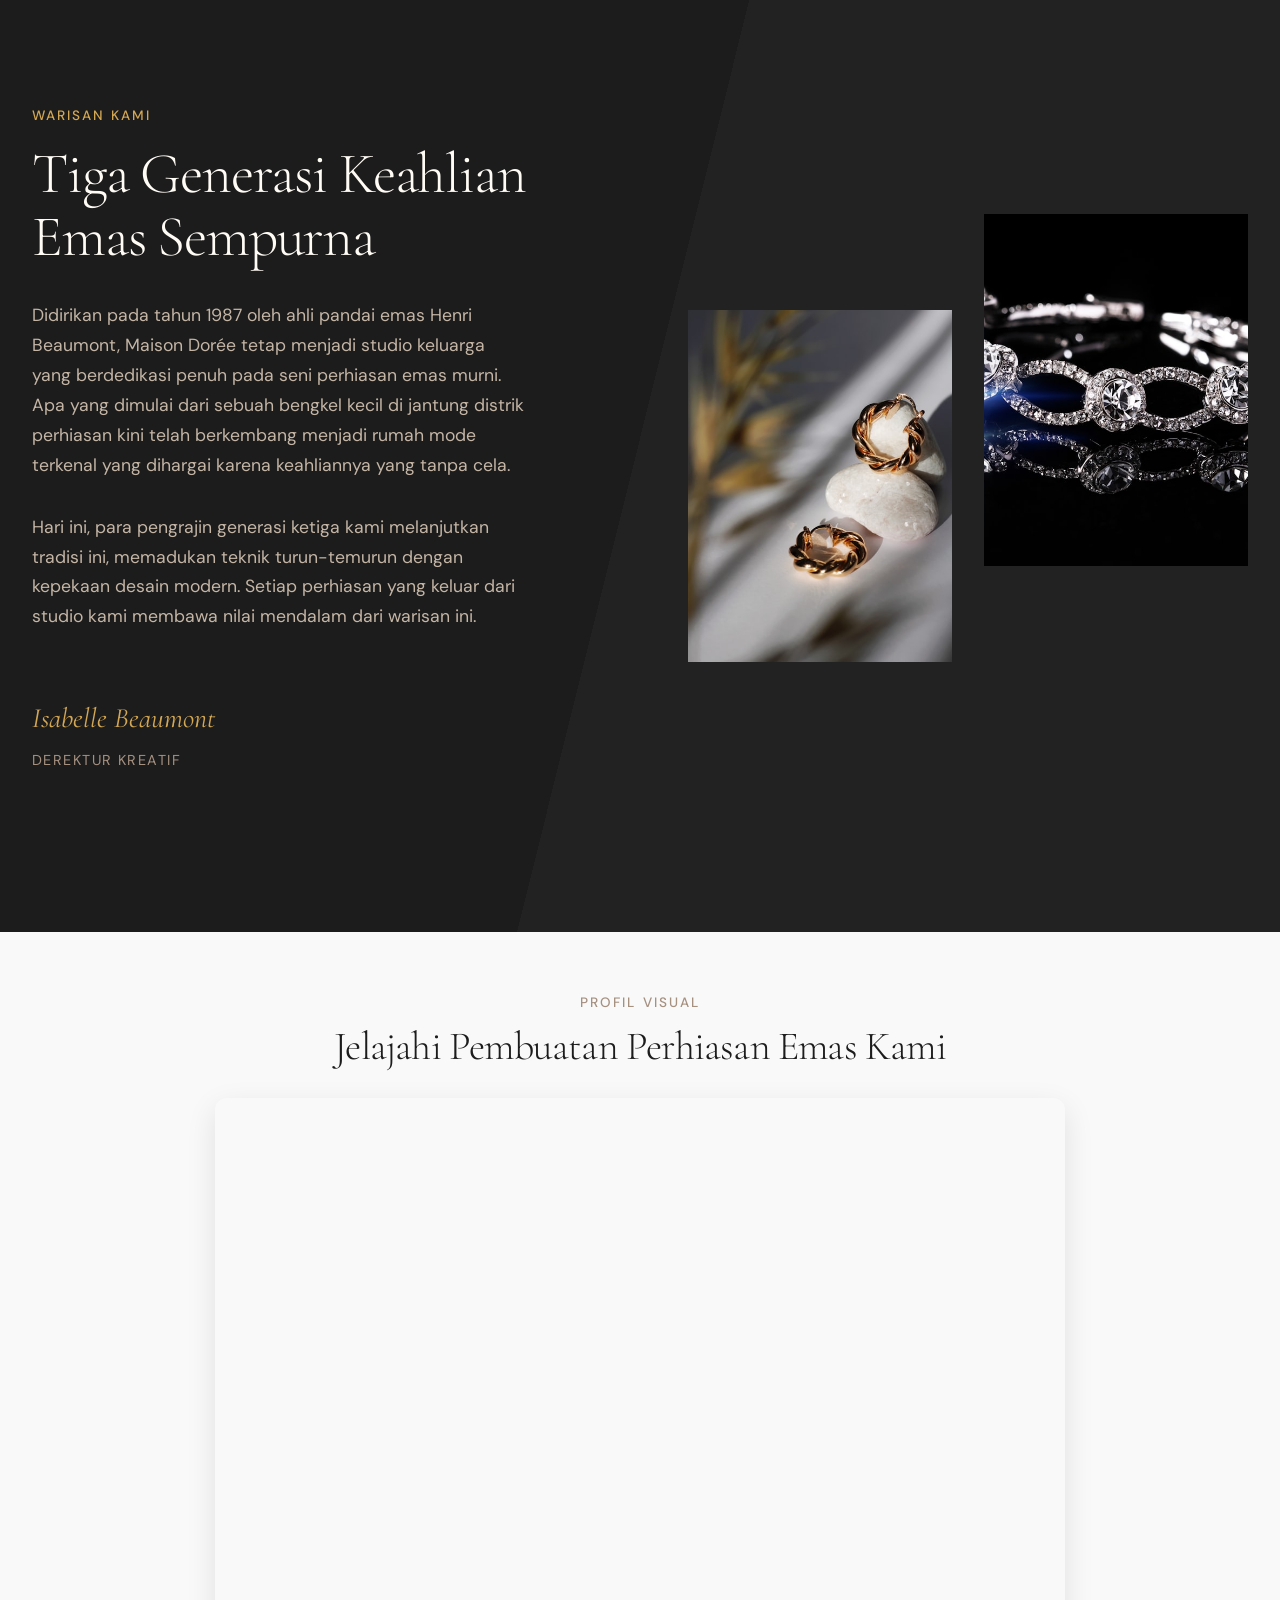
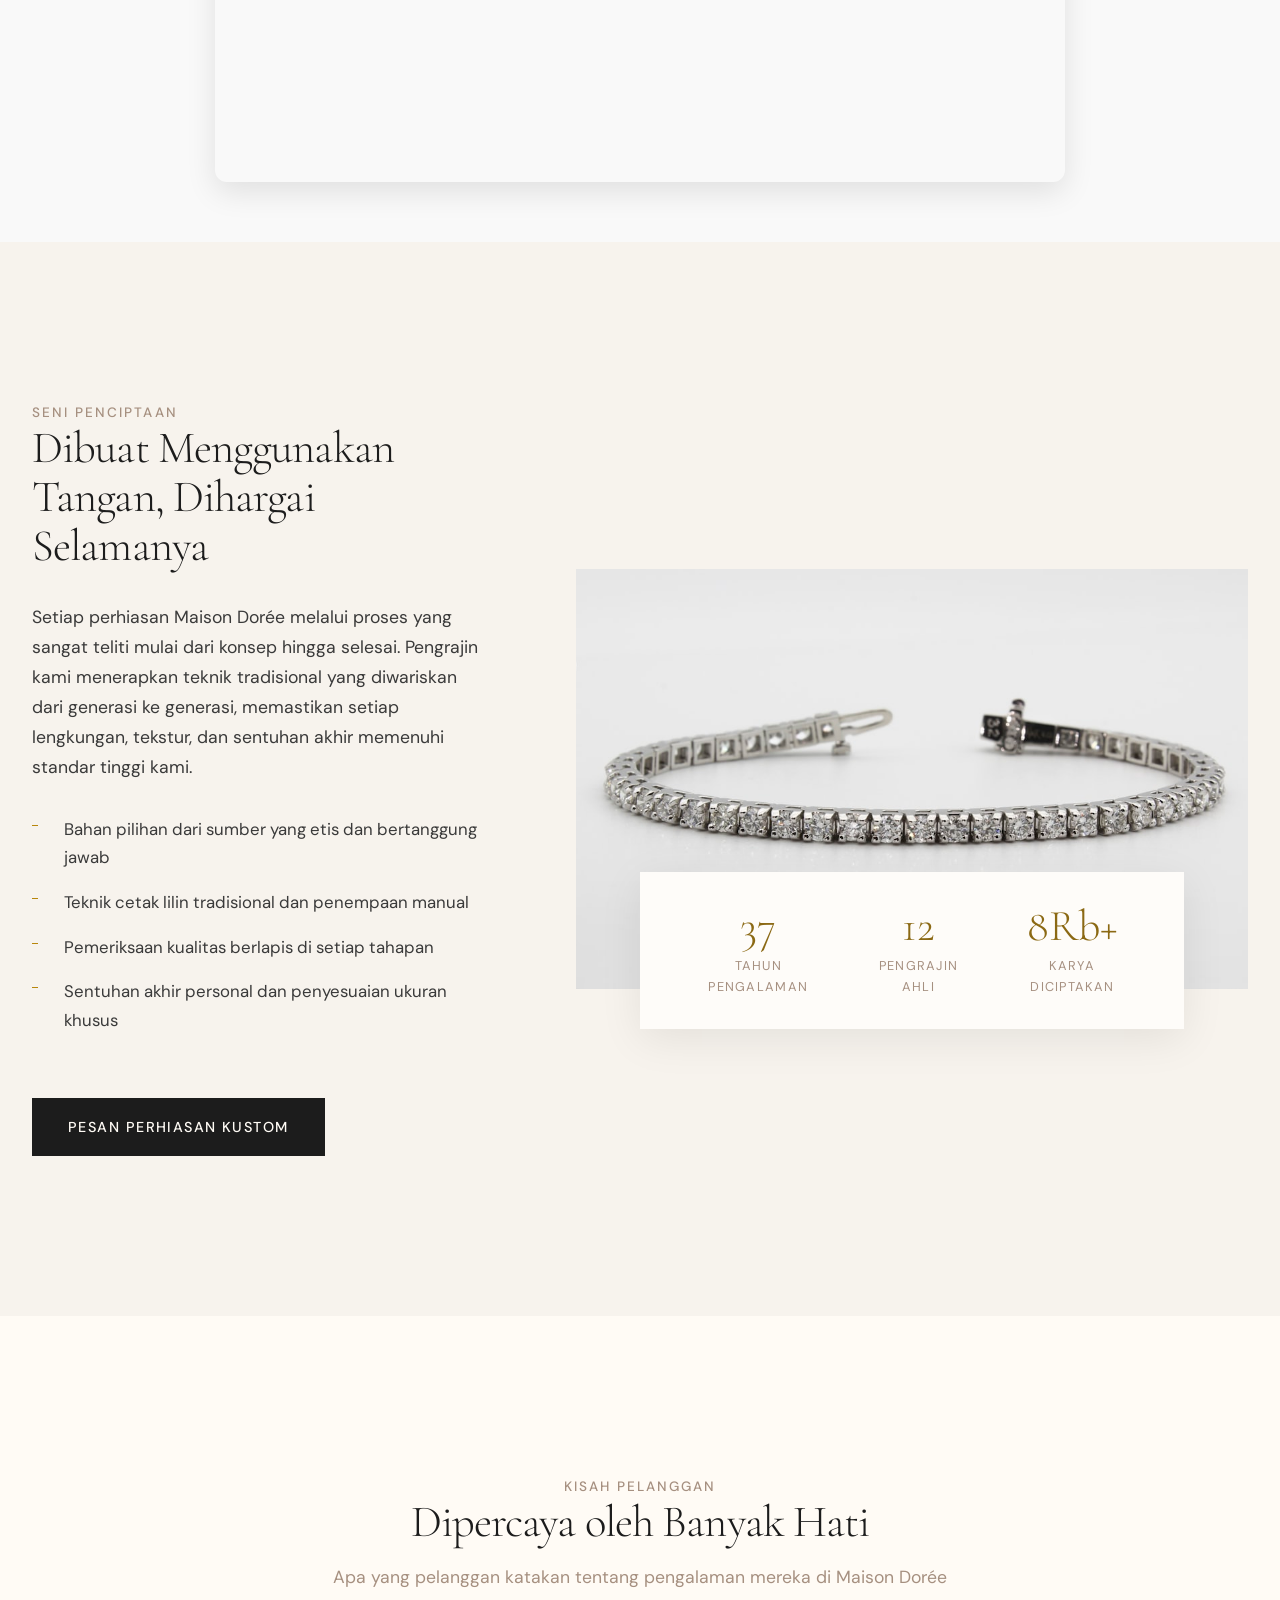
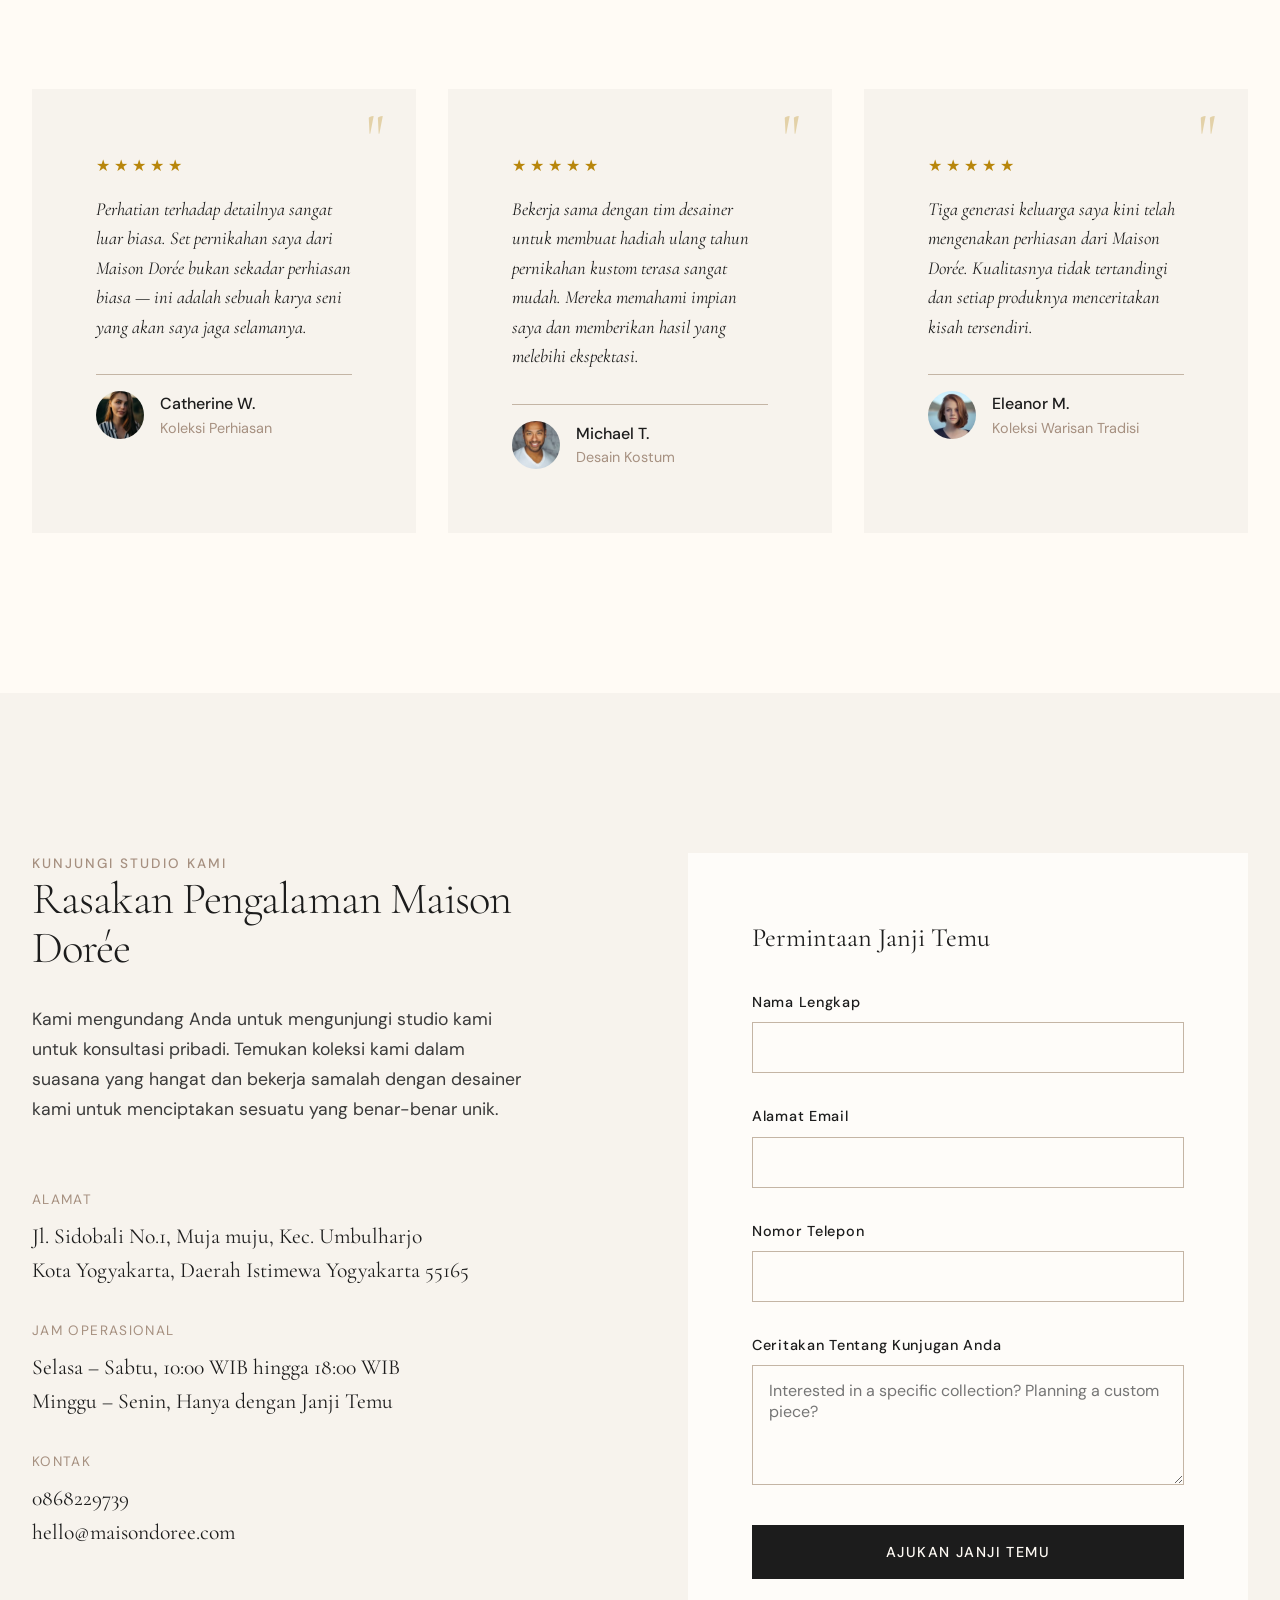
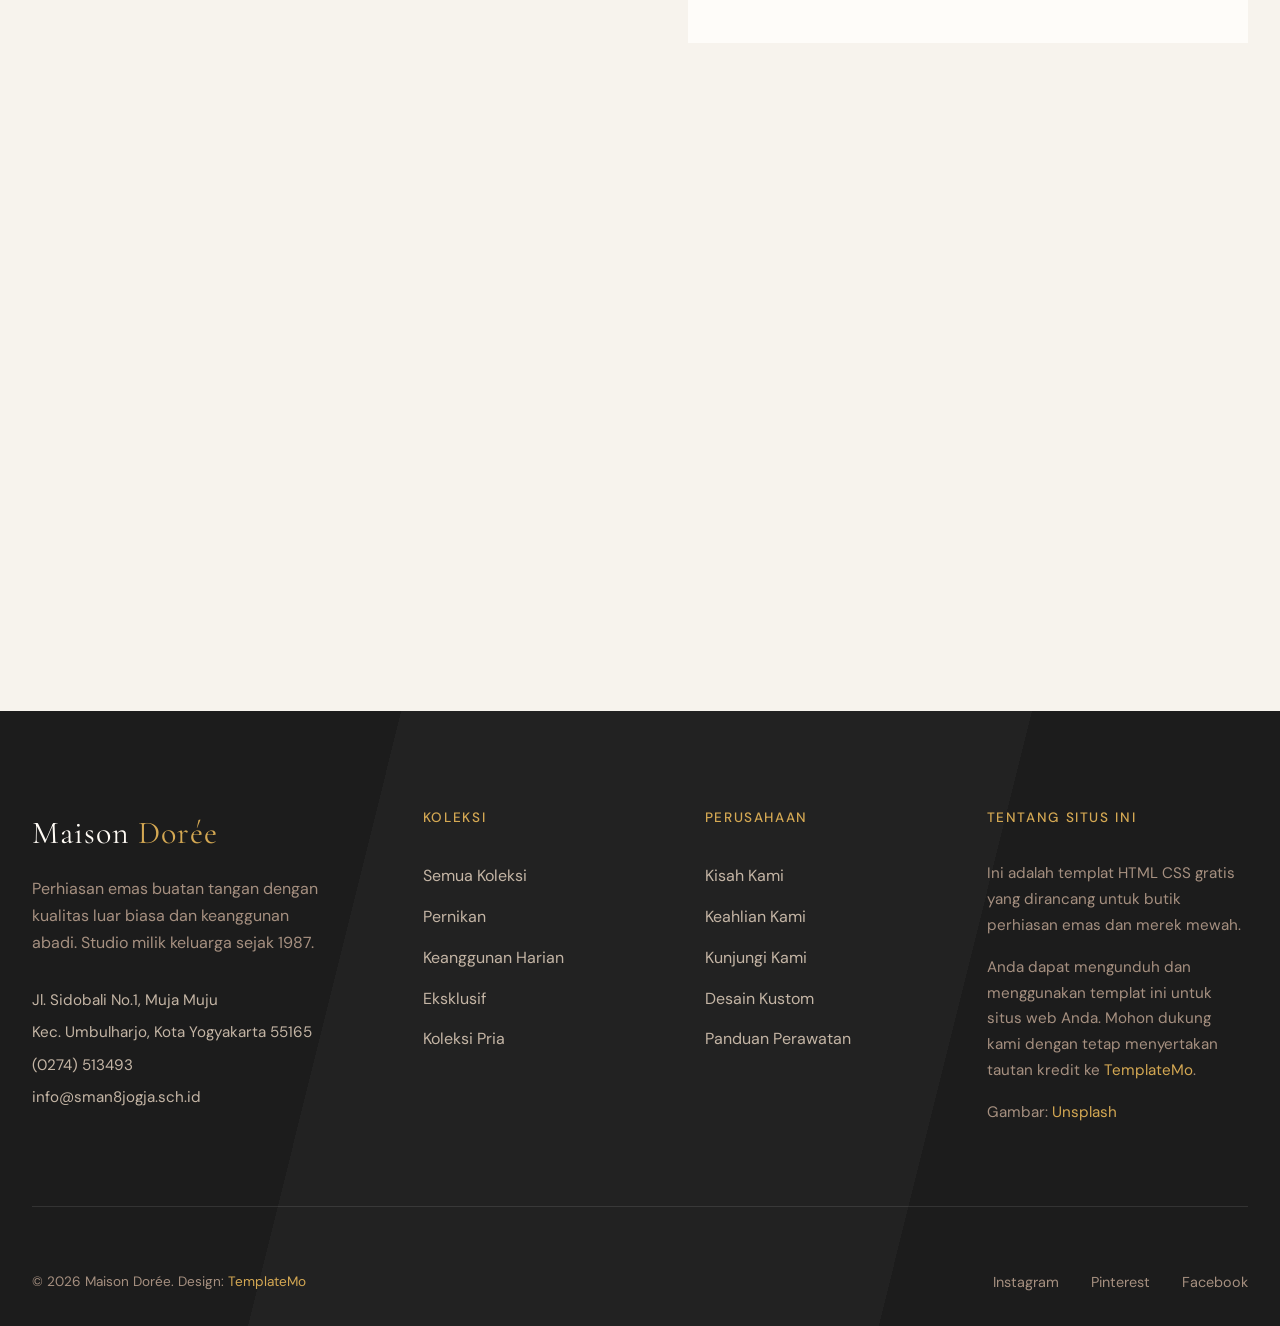
==== commit 2dfc11ca: "Update index.html" ====
--- a/index.html
+++ b/index.html
@@ -257,7 +257,7 @@
     <section class="school-video" style="padding: 60px 0; background-color: #f9f9f9; text-align: center;">
         <div class="container">
             <p class="text-label" style="margin-bottom: 10px;">Profil Visual</p>
-            <h2 class="heading-display" style="margin-bottom: 30px; font-size: 2.5rem;">Jelajahi Kampus Kami</h2>
+            <h2 class="heading-display" style="margin-bottom: 30px; font-size: 2.5rem;">Jelajahi Pembuatan Perhiasan Emas Kami</h2>
             
             <div class="video-container" style="position: relative; width: 100%; max-width: 850px; margin: 0 auto; padding-bottom: 56.25%; height: 0; overflow: hidden; border-radius: 12px; box-shadow: 0 10px 30px rgba(0,0,0,0.1);">
                 <iframe 
@@ -451,13 +451,12 @@
             </div>
             <div class="contact-map-wrapper" style="margin-top: 50px; width: 100%;">
                 <iframe 
-                    src="https://www.google.com/maps/embed?pb=!1m14!1m8!1m3!1d15811.386052964893!2d110.394146!3d-7.8060378!3m2!1i1024!2i768!4f13.1!3m3!1m2!1s0x2e7a57790b8f72eb%3A0x6b876fc15c06cb3!2sSMA%20Negeri%208%20Yogyakarta!5e0!3m2!1sid!2sid!4v1716823500000!5m2!1sid!2sid" 
-                    width="100%" 
-                    height="345" 
-                    style="border:0; border-radius: 8px; box-shadow: 0 4px 15px rgba(0,0,0,0.05);" 
-                    allowfullscreen="" 
-                    loading="lazy" 
-                    referrerpolicy="no-referrer-when-downgrade">
+                  src="https://maps.google.com/maps?q=SMA%20Negeri%208%20Yogyakarta&t=&z=15&ie=UTF8&iwloc=&output=embed"
+                  width="600"
+                  height="450"
+                  style="border:0;"
+                  allowfullscreen=""
+                  loading="lazy">
                 </iframe>
             </div>
         </div>
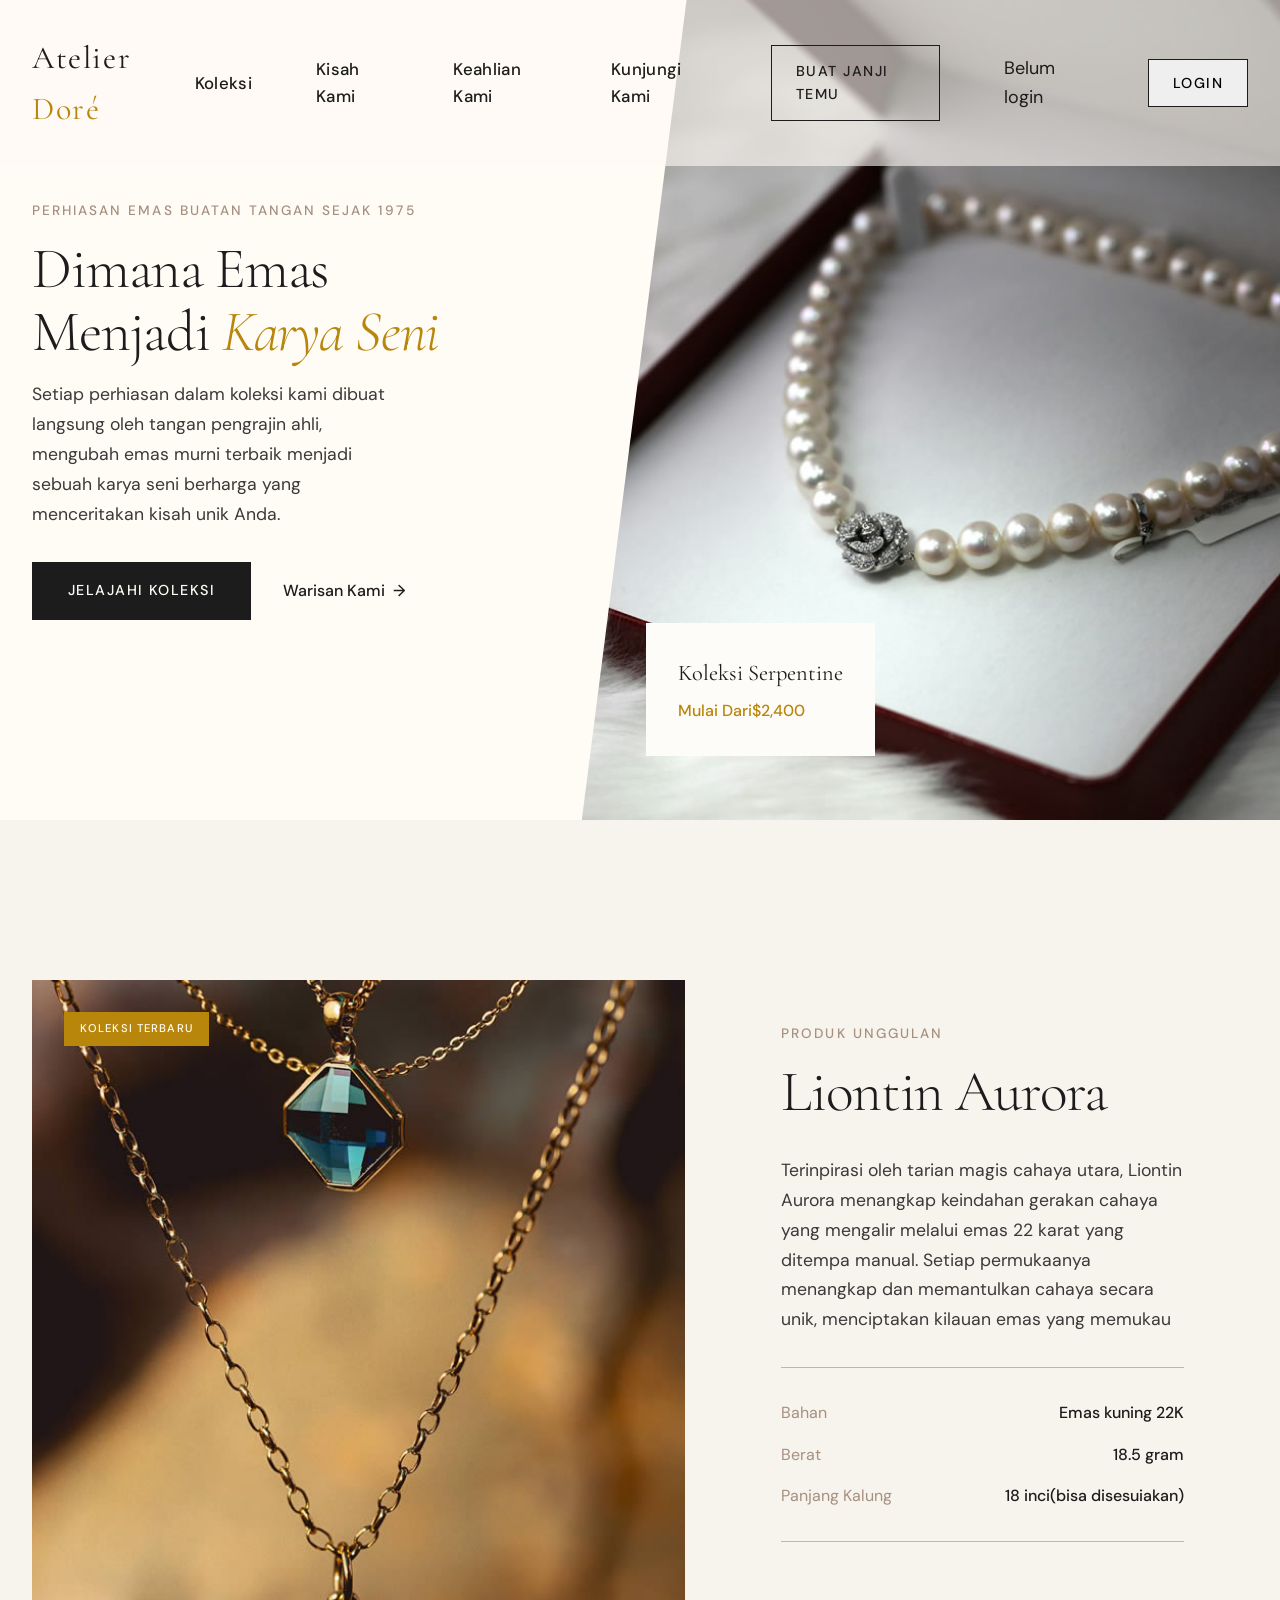
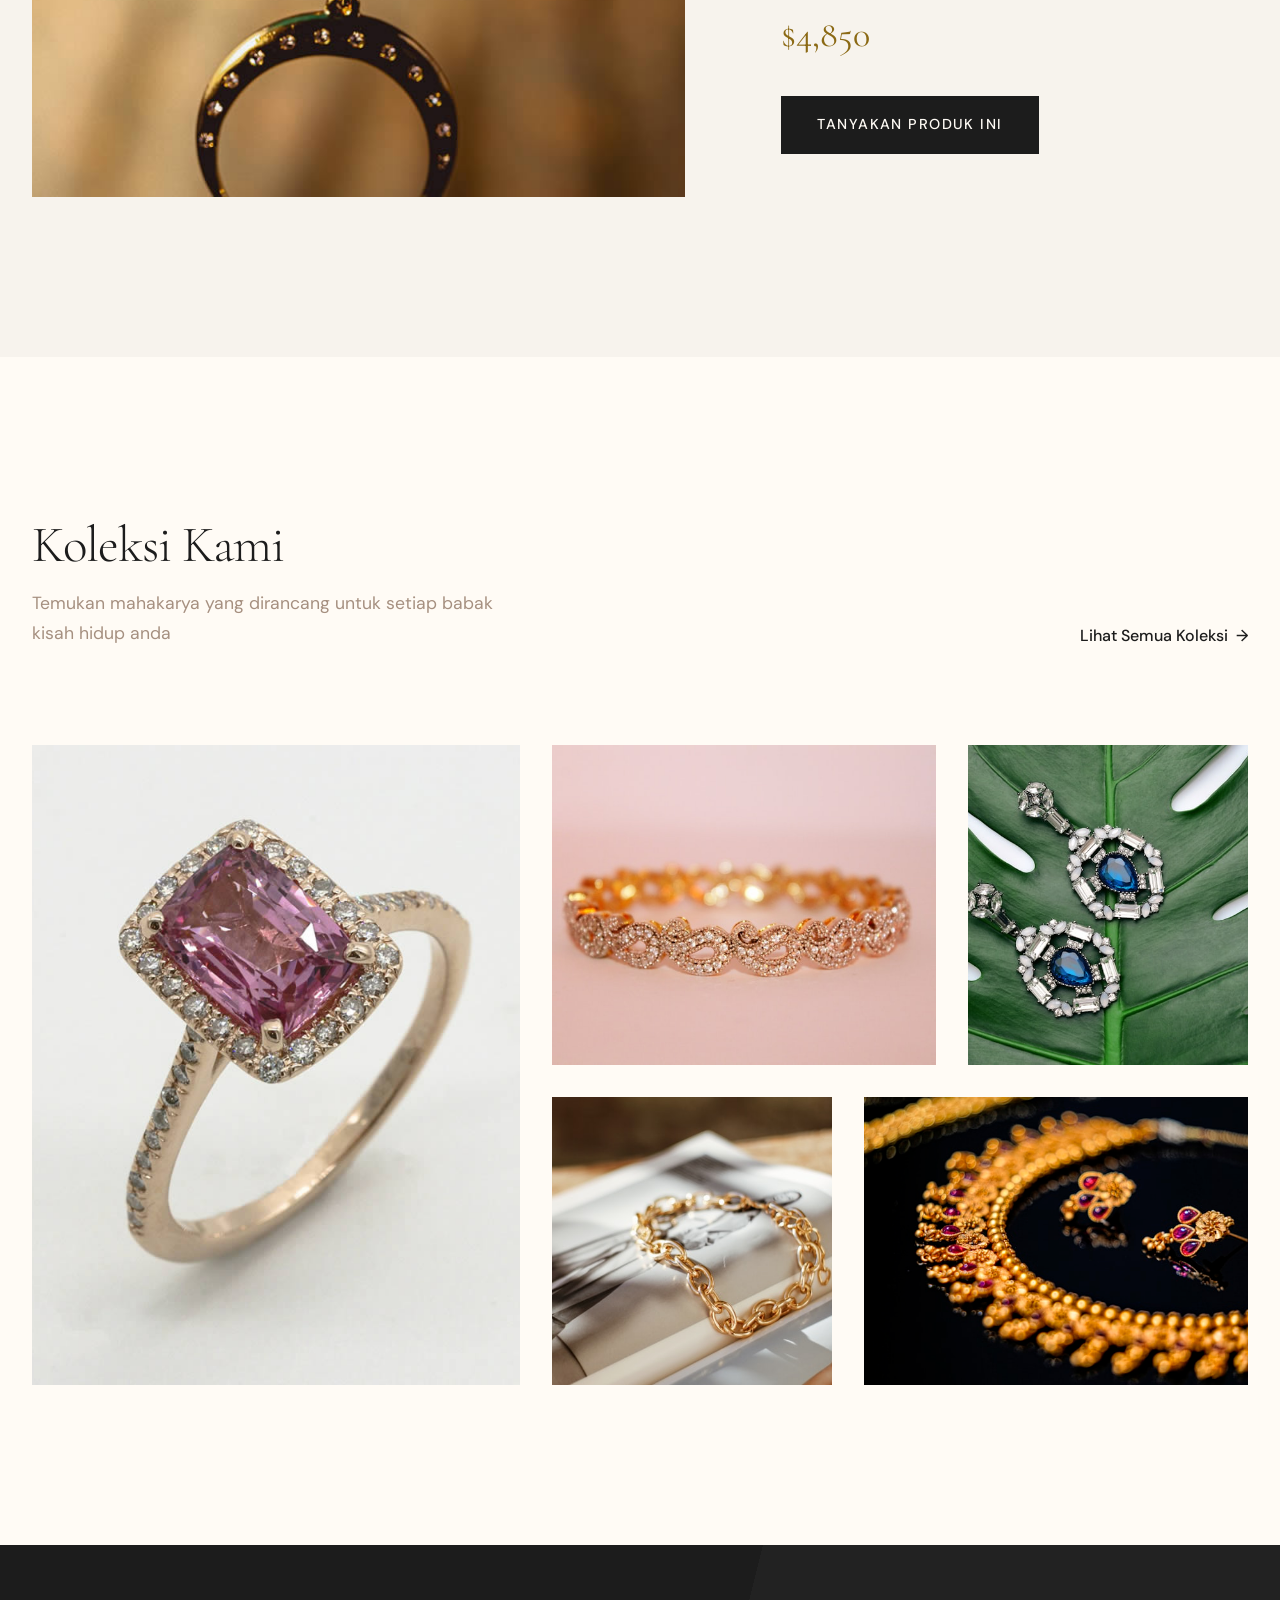
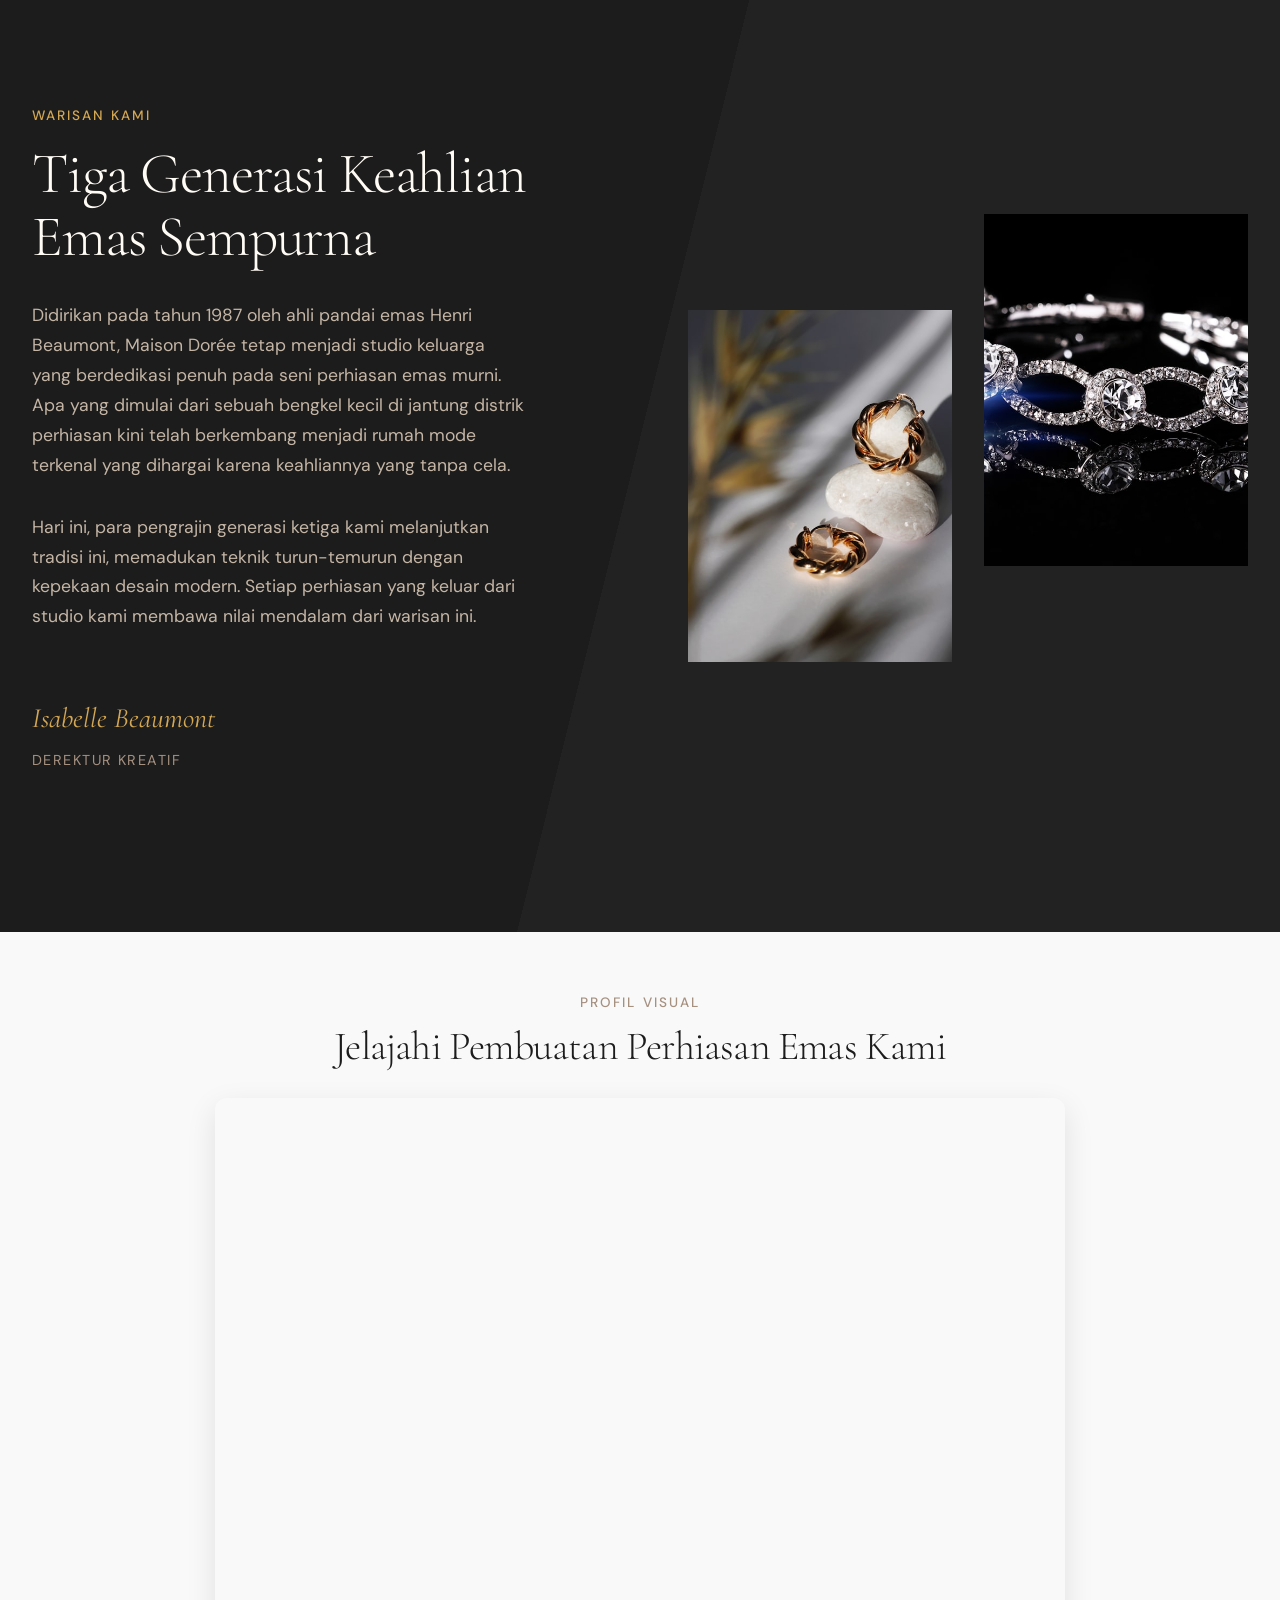
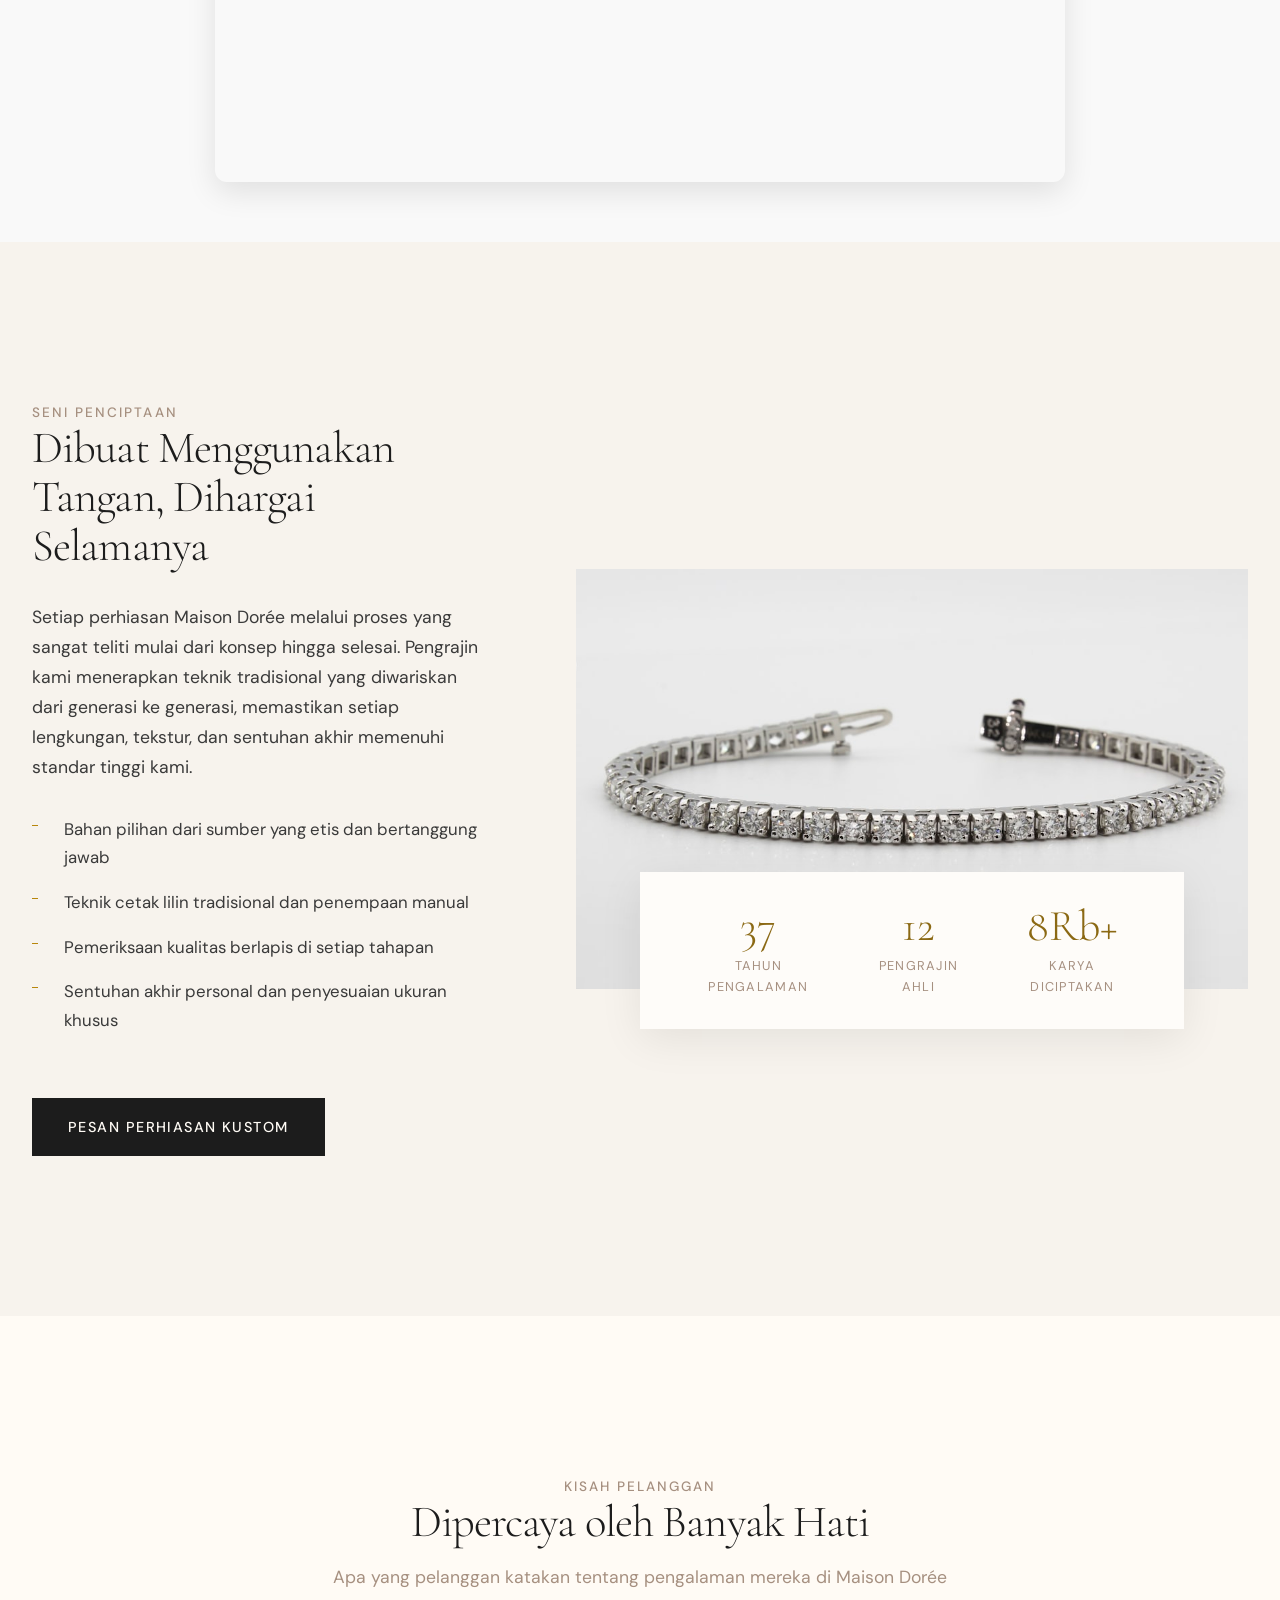
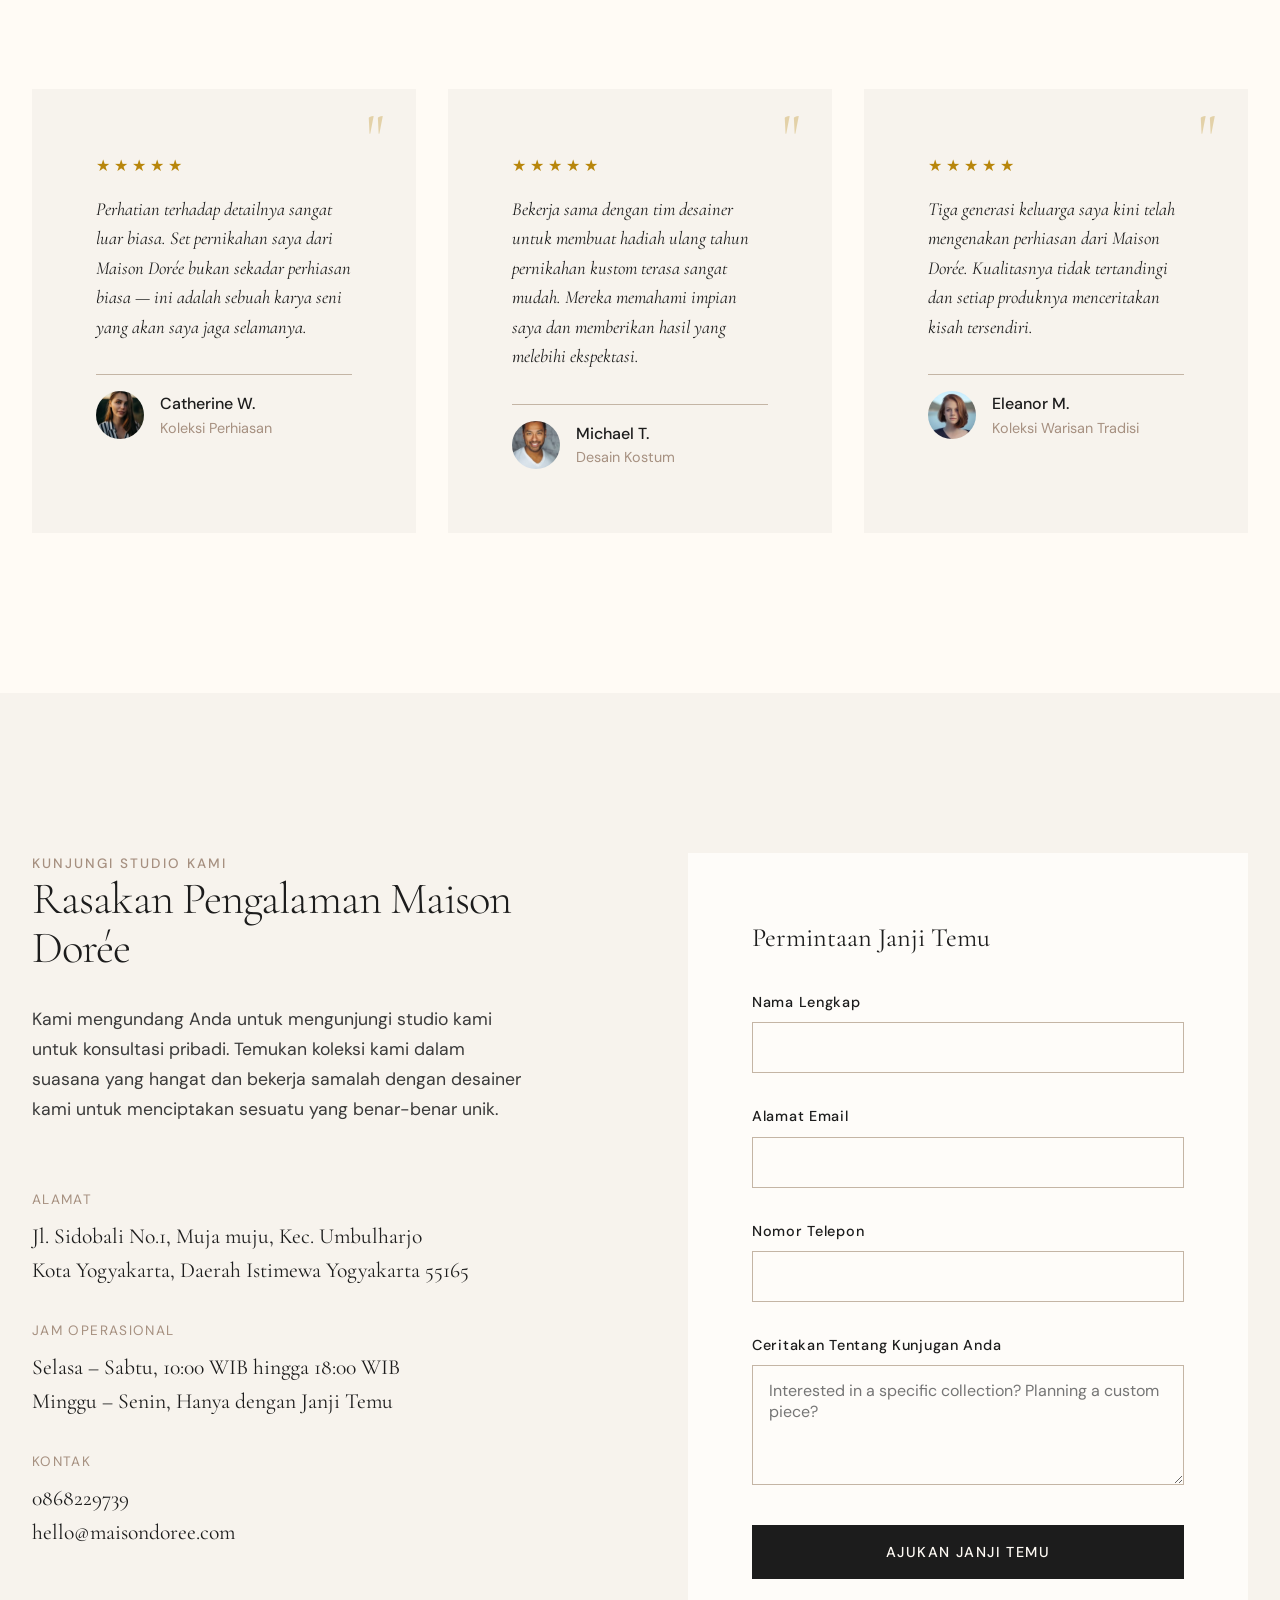
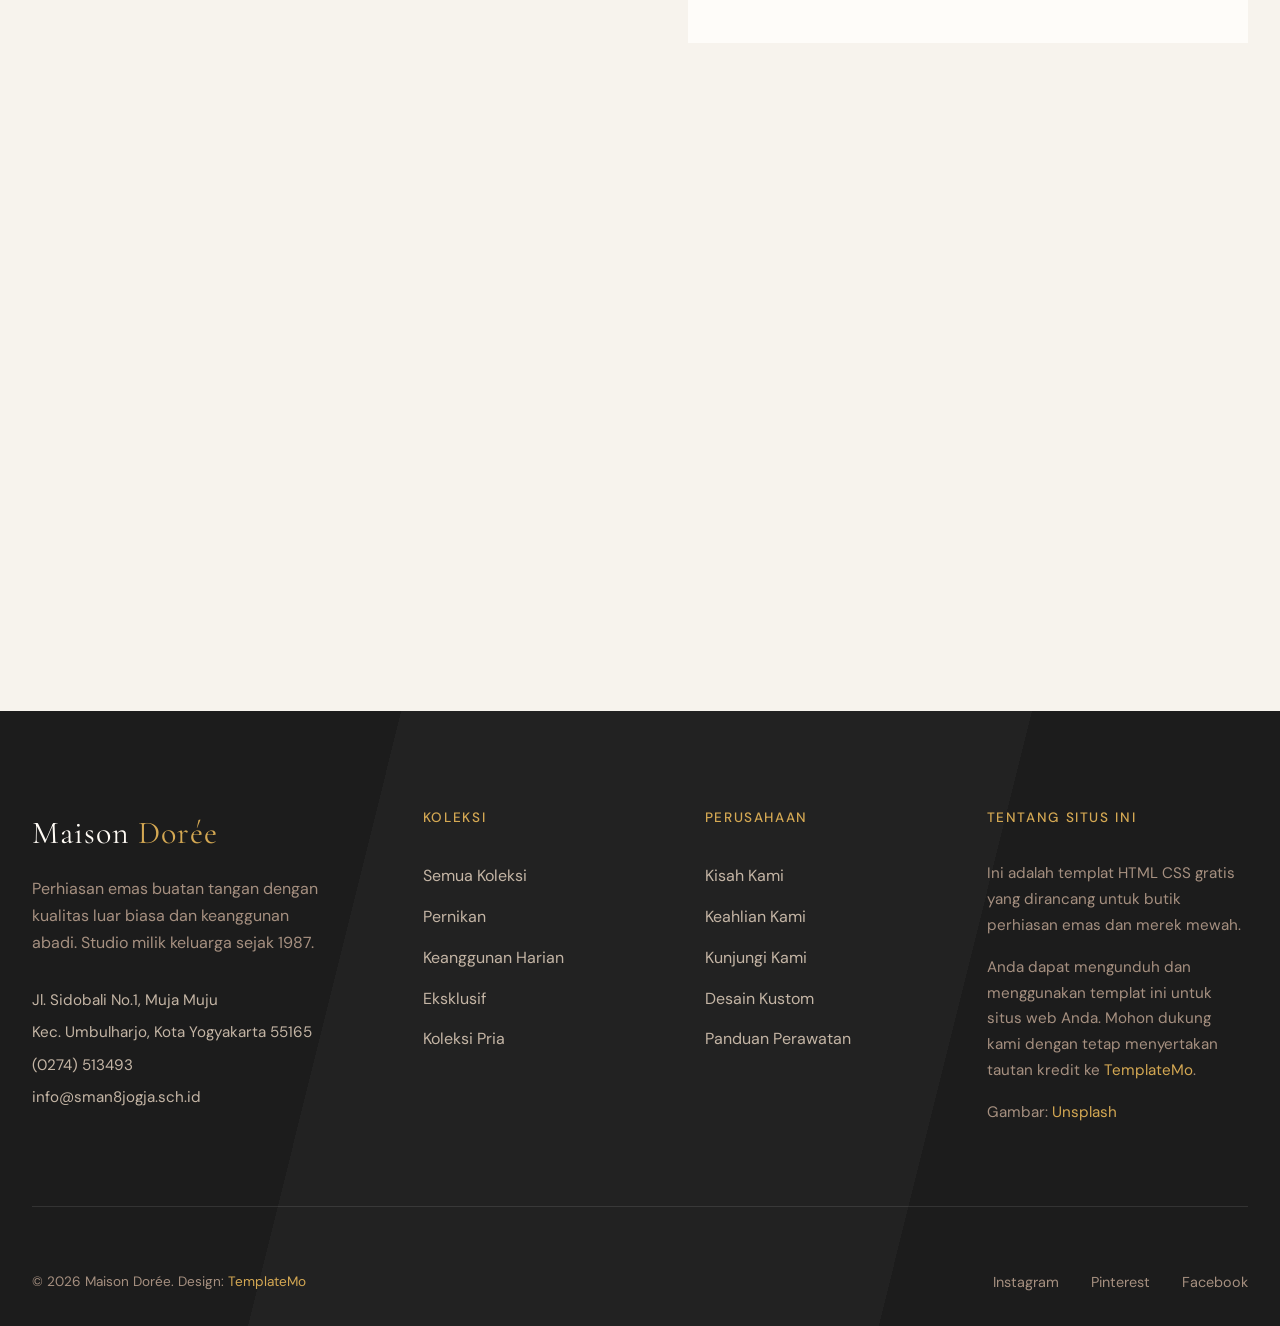
==== commit 6b2d987b: "Update index.html" ====
--- a/index.html
+++ b/index.html
@@ -23,7 +23,7 @@
     <header class="site-header" id="header">
         <div class="container">
             <div class="header-inner">
-                <a href="#" class="logo">Maison <span>Dorée</span></a>
+                <a href="#" class="logo">Atelier  <span>Doré</span></a>
                 
                 <nav class="nav-main">
                     <a href="#collections">Koleksi</a>
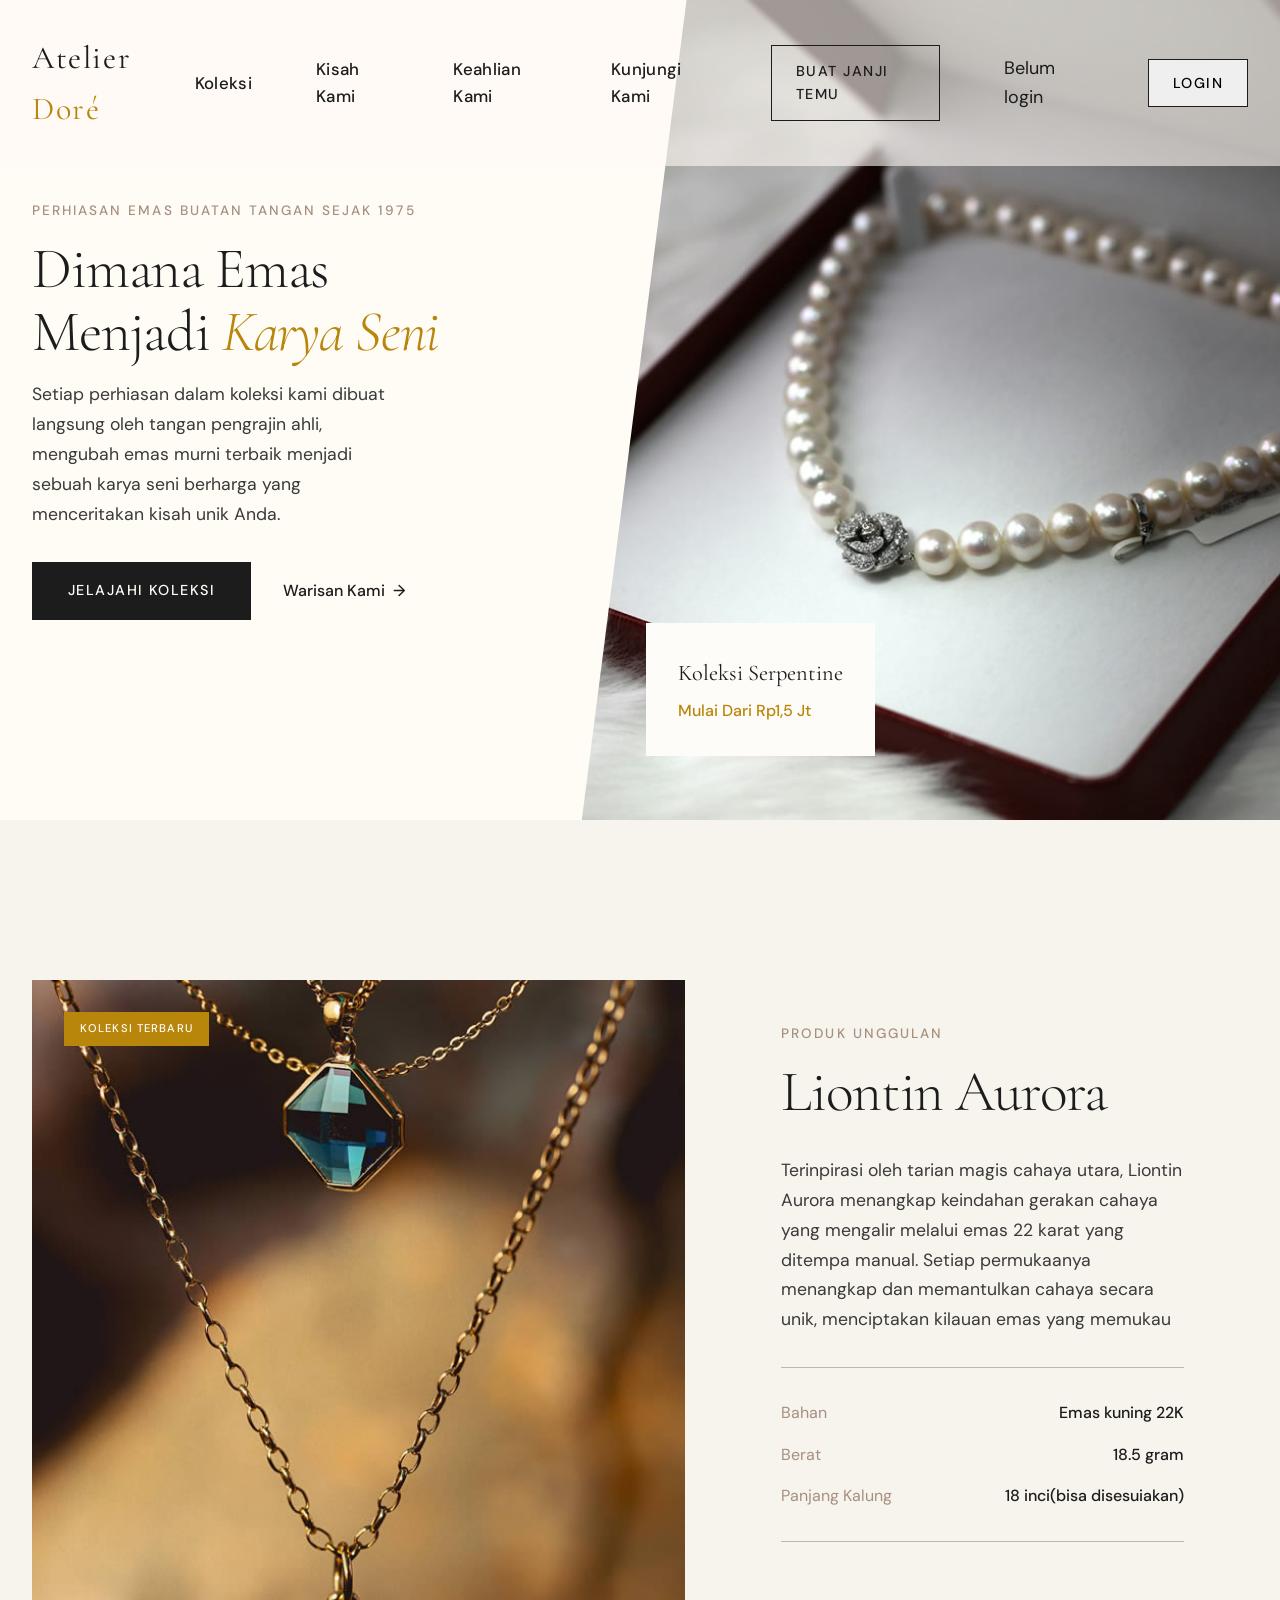
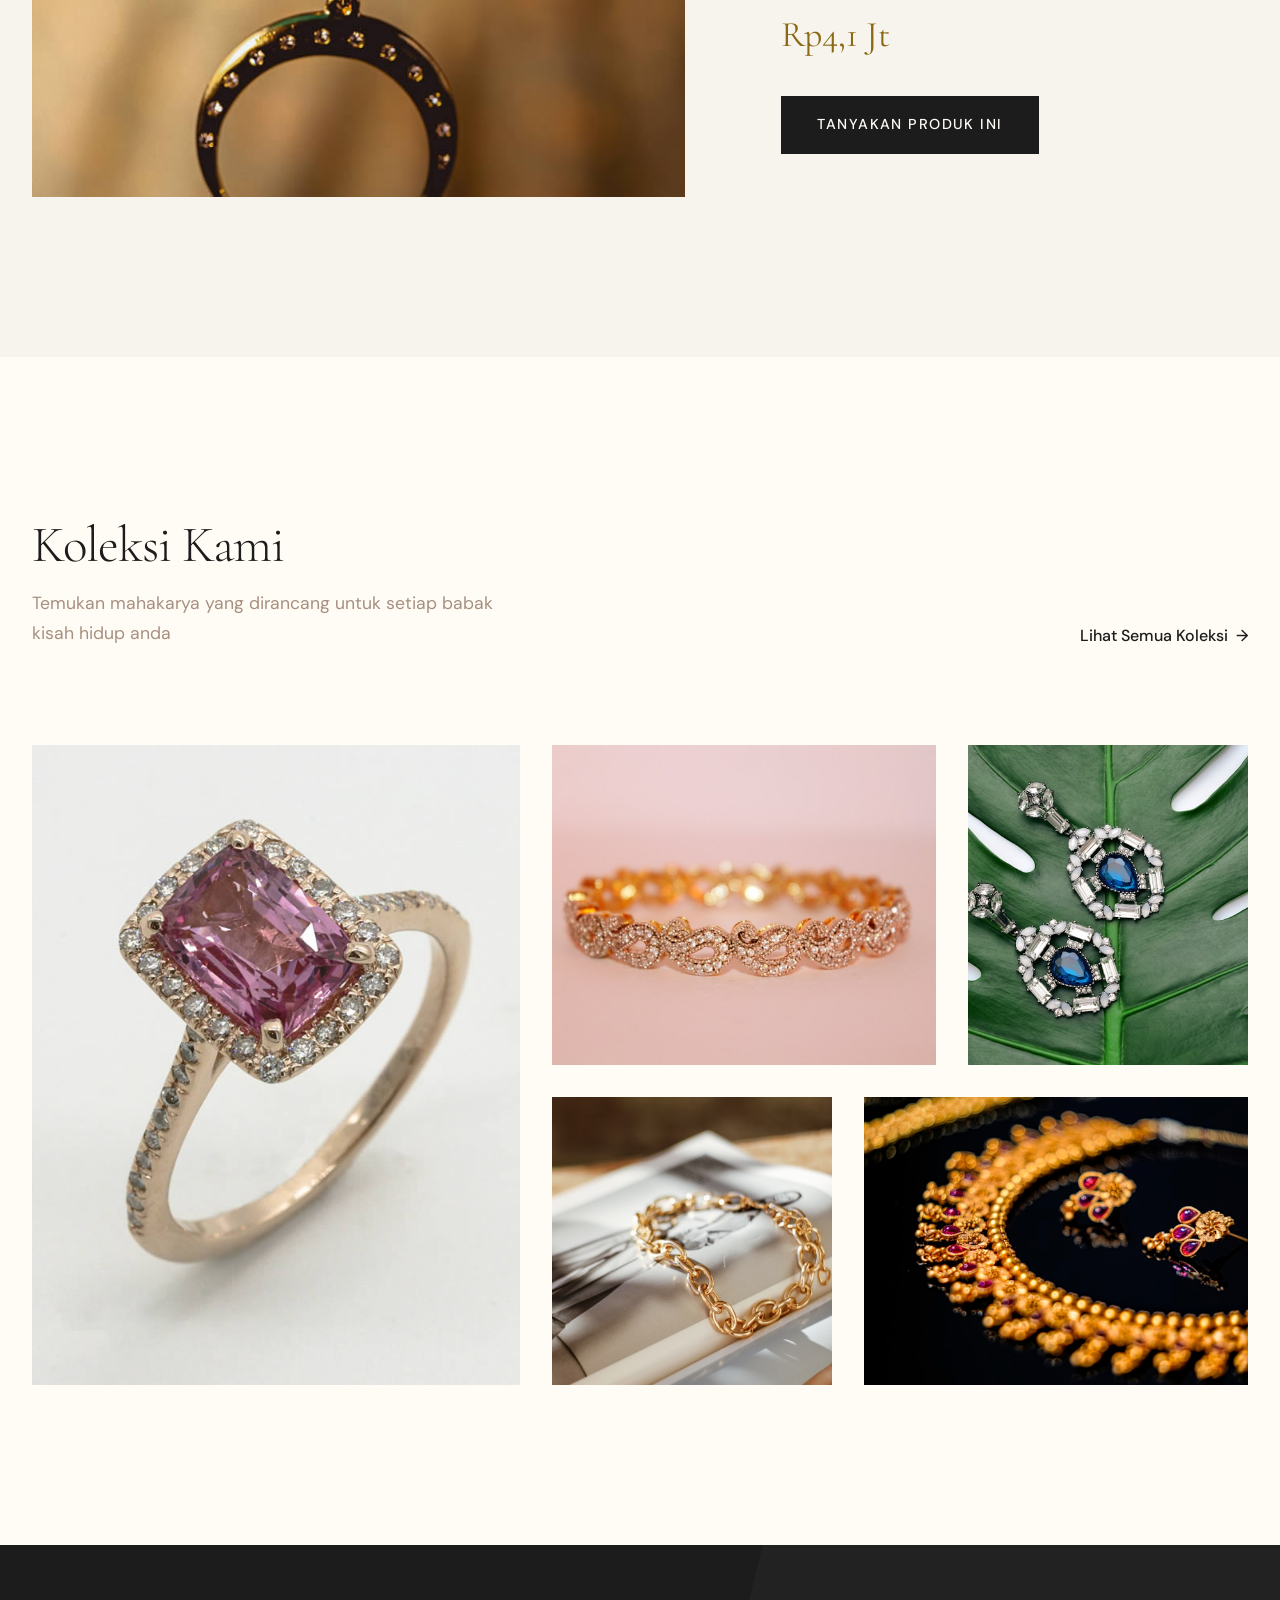
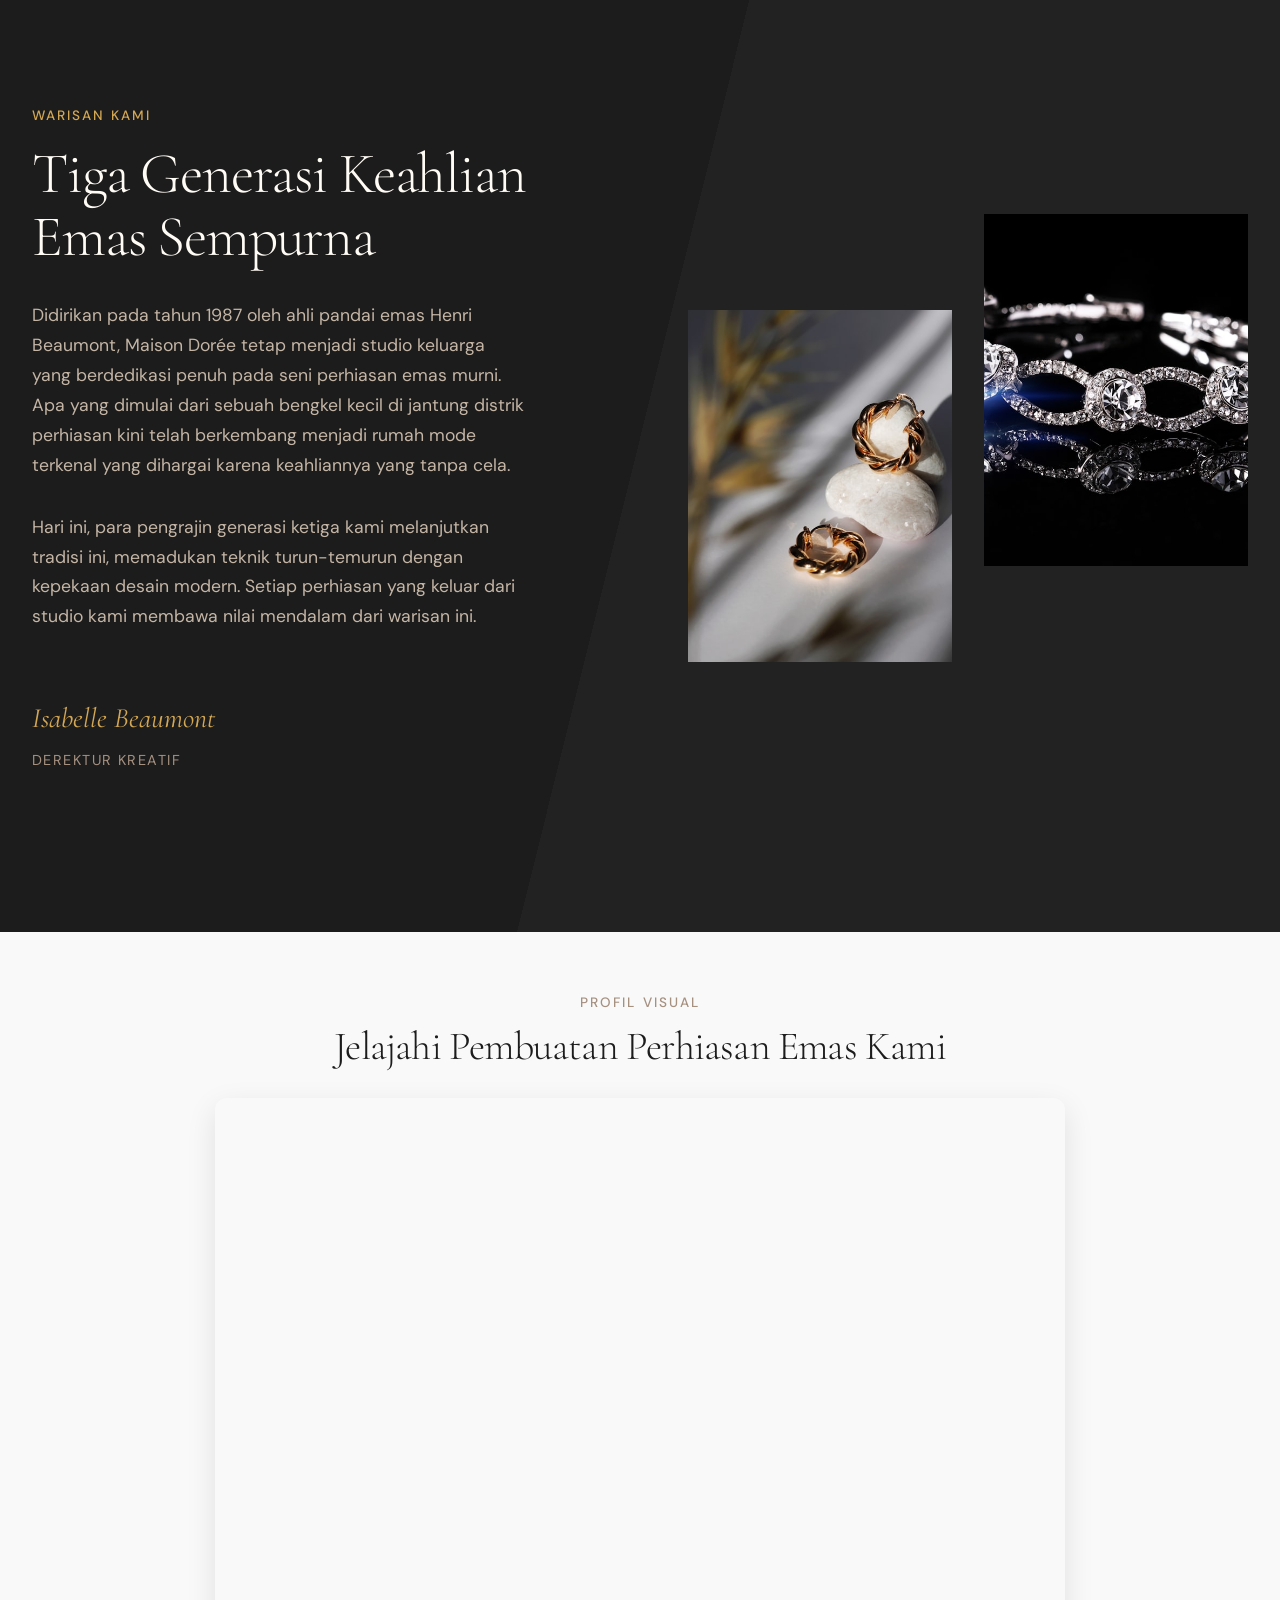
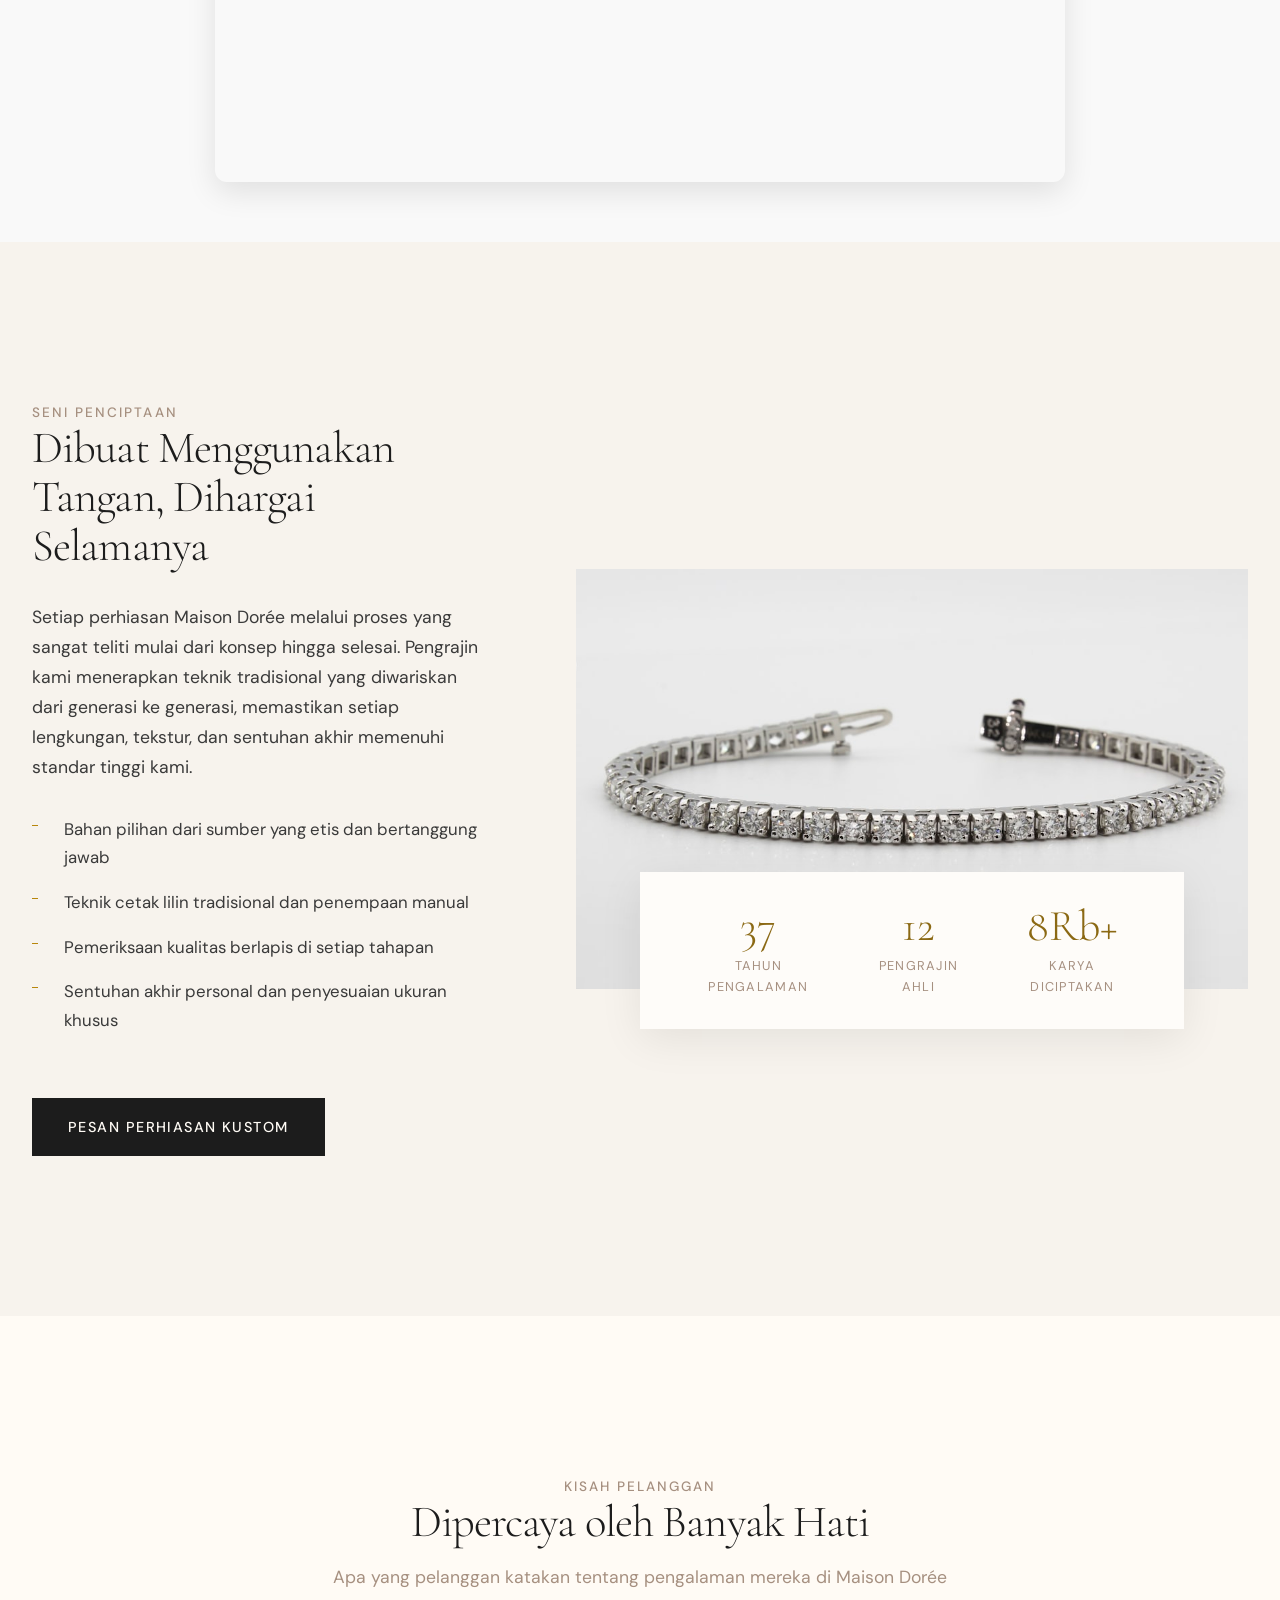
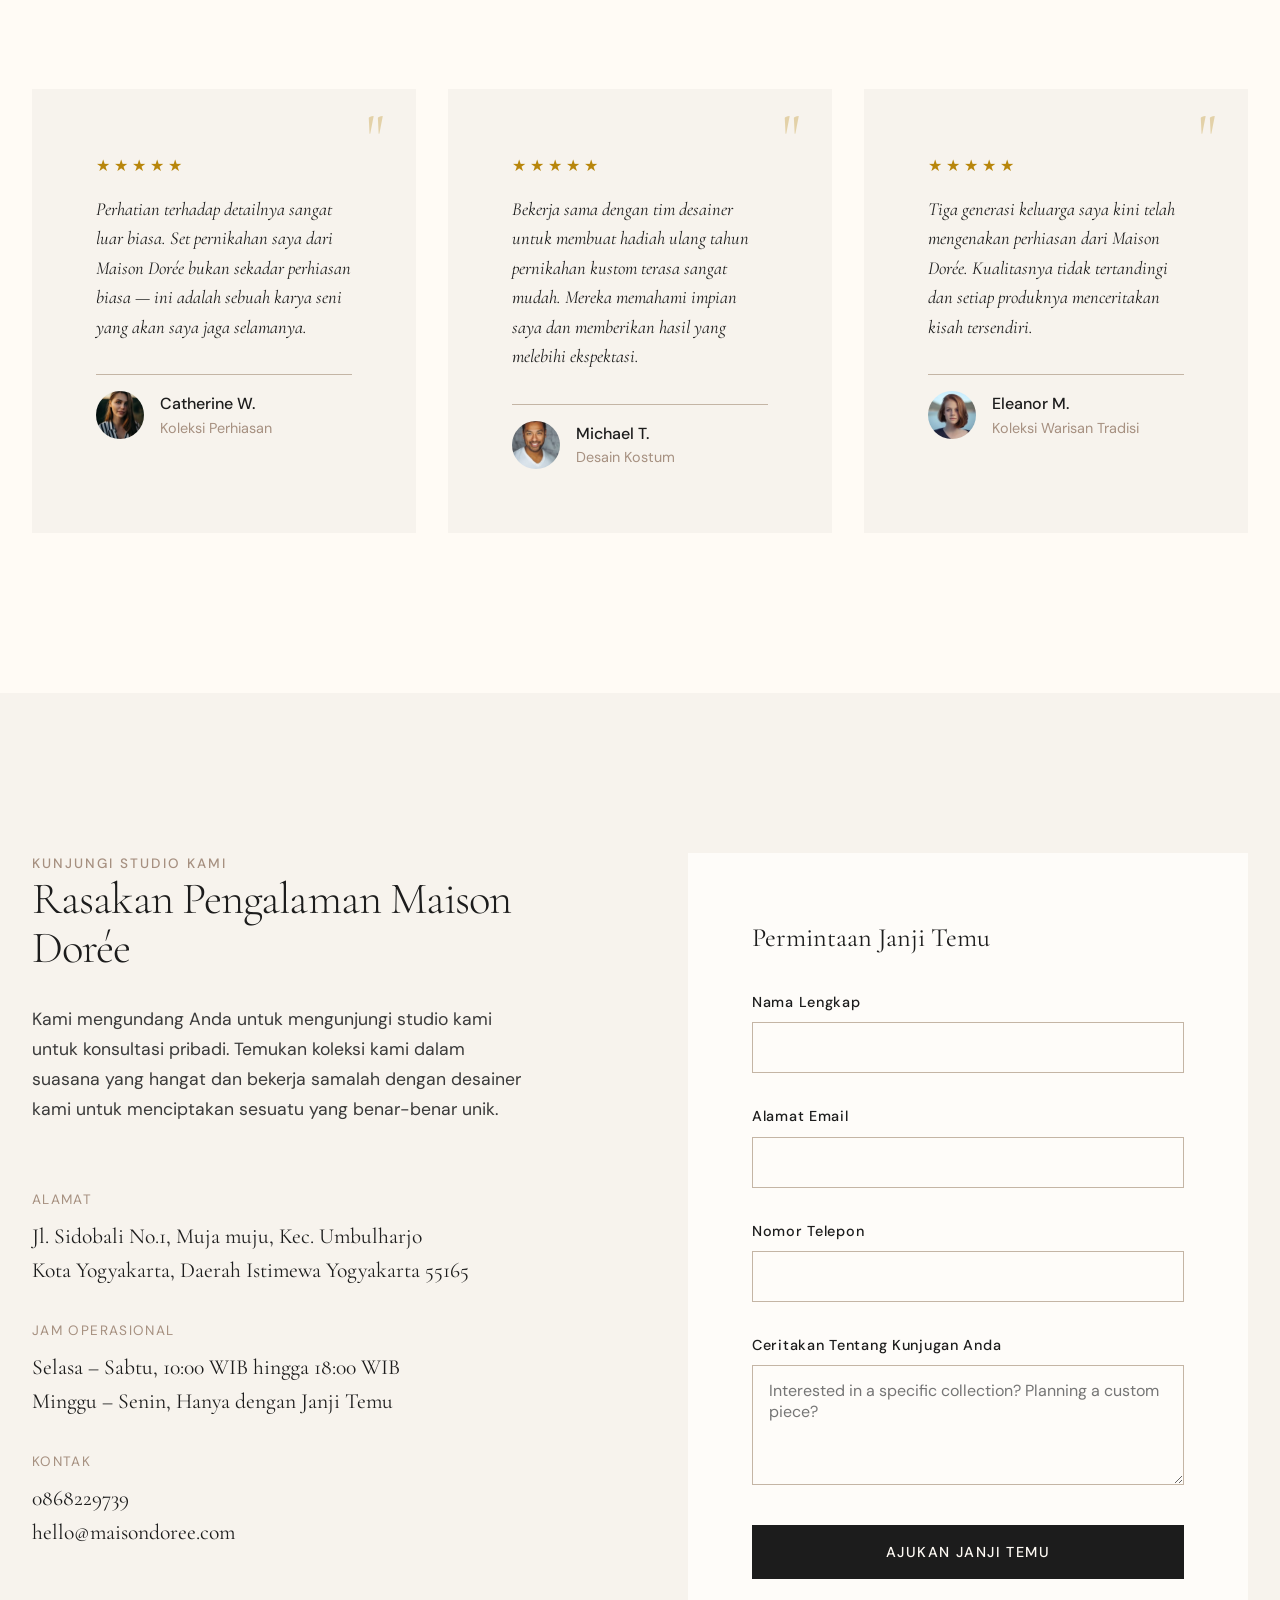
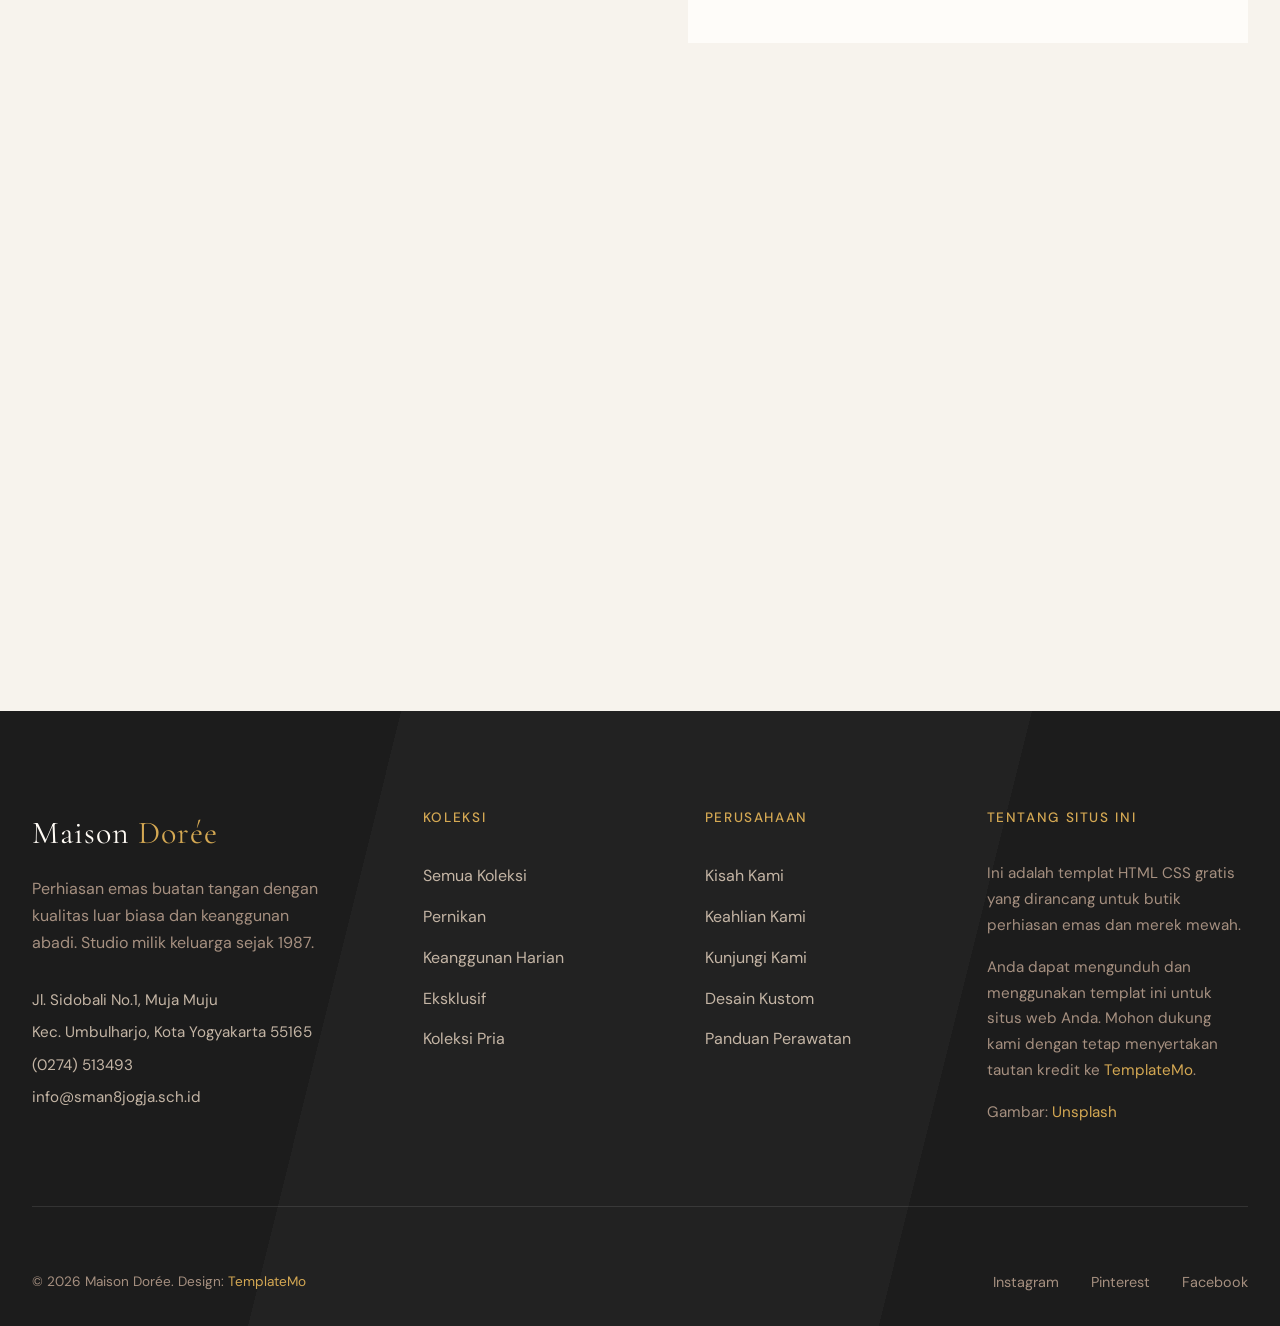
==== commit 585d4ab1: "Update index.html" ====
--- a/index.html
+++ b/index.html
@@ -95,7 +95,7 @@
             </div>
             <div class="hero-image-overlay">
                 <p class="overlay-title" id="heroTitle">Koleksi Serpentine</p>
-                <p class="overlay-price" id="heroPrice">Mulai Dari$2,400</p>
+                <p class="overlay-price" id="heroPrice">Mulai Dari Rp1,5 Jt</p>
             </div>
         </div>
     </section>
@@ -136,7 +136,7 @@
                             <span class="detail-value">18 inci(bisa disesuiakan)</span>
                         </div>
                     </div>
-                    <p class="featured-price">$4,850</p>
+                    <p class="featured-price">Rp4,1 Jt</p>
                     <a href="#contact" class="btn-primary">Tanyakan ProduK Ini</a>
                 </div>
             </div>
